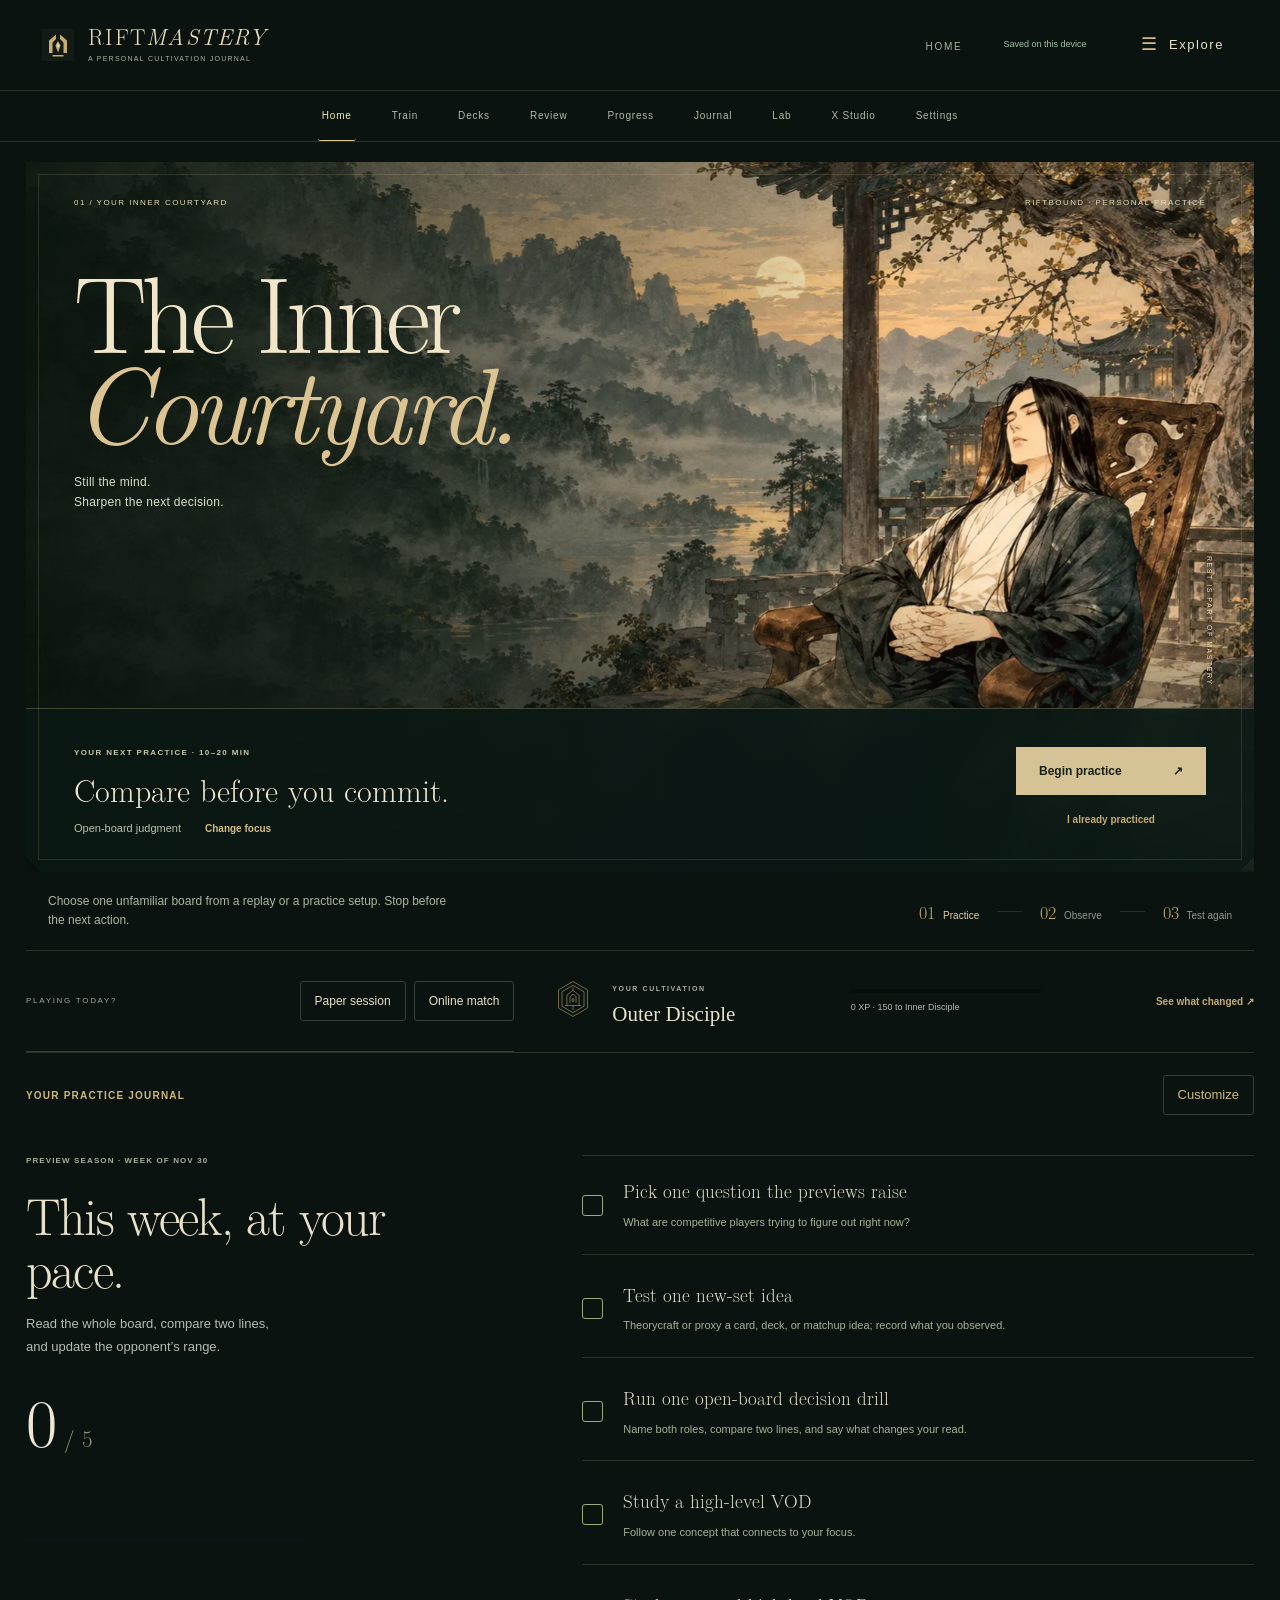
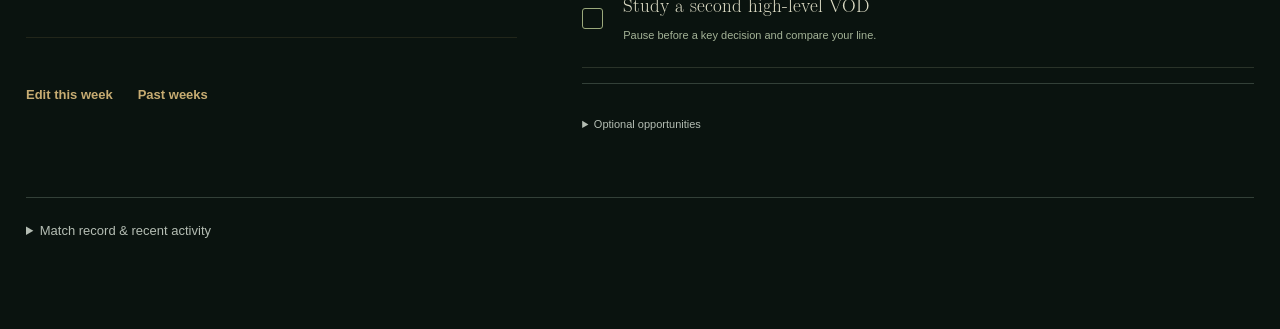
==== index.html @ 7b99af87 "Recompose RiftMastery around the courtyard and an interactive cultivation landscape" ====
<!doctype html>
<html lang="en">
<head>
  <meta charset="UTF-8" />
  <meta name="viewport" content="width=device-width, initial-scale=1, viewport-fit=cover" />
  <meta name="theme-color" content="#0b0e0d" />
  <meta name="apple-mobile-web-app-capable" content="yes" />
  <meta name="apple-mobile-web-app-status-bar-style" content="black-translucent" />
  <meta name="apple-mobile-web-app-title" content="RiftMastery" />
  <title>RiftMastery</title>
  <link rel="manifest" href="./manifest.webmanifest" />
  <link rel="icon" href="./icon.svg?v=0.13.0" type="image/svg+xml" />
  <link rel="apple-touch-icon" href="./icon.svg?v=0.13.0" />
  <link rel="stylesheet" href="./styles.css?v=0.13.0" />
  <link rel="stylesheet" href="./lab.css?v=0.13.0" />
  <link rel="stylesheet" href="./ui.css?v=0.13.0" />
  <link rel="stylesheet" href="./brand.css?v=0.13.0" />
  <link rel="stylesheet" href="./cultivation.css?v=0.13.0" />
  <link rel="stylesheet" href="./art-direction.css?v=0.15.1" />
  <link rel="stylesheet" href="./redesign.css?v=0.16.0" />
  <link rel="stylesheet" href="./experience.css?v=0.17.0" />
  <link rel="preload" href="./assets/fonts/rift-display.woff" as="font" type="font/woff" crossorigin>
</head>
<body>
  <a class="skip-link" href="#main">Skip to content</a>
  <div id="app" class="app-shell">
    <header class="topbar"><button type="button" class="masthead-brand" id="brandHome" aria-label="RiftMastery home"><img src="./icon.svg" width="32" height="32" alt=""><span>RIFT<span>MASTERY</span><small>A PERSONAL CULTIVATION JOURNAL</small></span></button>
      <div class="masthead-location">
        <div class="eyebrow">RIFTMASTERY</div>
        <h1 id="screenTitle">Home</h1>
      </div>
      <button id="navigationMenu" class="btn small ghost navigation-menu" aria-label="Open navigation"><span class="menu-lines" aria-hidden="true">☰</span><span>Explore</span></button><div id="saveStatus" class="save-status" aria-live="polite">Saved on this device</div>
    </header>

    <main id="main" class="main-content" tabindex="-1">
      <section id="screen-home" class="screen active" data-screen="home"></section>
      <section id="screen-play" class="screen" data-screen="play"></section>
      <section id="screen-decks" class="screen" data-screen="decks"></section>
      <section id="screen-history" class="screen" data-screen="history"></section>
      <section id="screen-stats" class="screen" data-screen="stats"></section>
      <section id="screen-lab" class="screen" data-screen="lab"></section>
      <section id="screen-studio" class="screen" data-screen="studio"></section>
      <section id="screen-settings" class="screen" data-screen="settings"></section>
      <section id="screen-more" class="screen" data-screen="more"></section>
    </main>

    <nav class="bottom-nav" aria-label="Primary navigation">
      <button class="nav-item active" data-nav="home" aria-label="Home"><span><svg viewBox="0 0 24 24" aria-hidden="true"><path d="M4 21V10l6-6M20 21V10l-6-6M8 21V12l2-2M16 21V12l-2-2M9 21h6"/><path d="m12 9 2 5-2 4-2-4z"/></svg></span><small>Home</small></button>
      <button class="nav-item" data-nav="play" aria-label="Train"><span><svg viewBox="0 0 24 24" aria-hidden="true"><path d="m15 3 5 1-1 5-9 9-4-4zM5 13l6 6M7 17l-4 4M12 8l4 4"/></svg></span><small>Train</small></button>
      <button class="nav-item" data-nav="decks" aria-label="Decks"><span><svg viewBox="0 0 24 24" aria-hidden="true"><path d="M7 3h13v16H7zM4 7v14h12"/><path d="m13.5 7 3 4-3 4-3-4z"/></svg></span><small>Decks</small></button>
      <button class="nav-item" data-nav="history" aria-label="Review"><span><svg viewBox="0 0 24 24" aria-hidden="true"><path d="M5 4h14v16H5zM3 4h4M17 4h4M3 20h4M17 20h4M8 12l3 3 5-6"/></svg></span><small>Review</small></button>
      <button class="nav-item" data-nav="stats" aria-label="Progress"><span><svg viewBox="0 0 24 24" aria-hidden="true"><path d="M3 21h18M4 18l5-7 3 3 5-9 4 13M14 5h3v4M8 18h2M13 18h2"/></svg></span><small>Progress</small></button>
      <button class="nav-item" data-nav="more" aria-label="Journal"><span><svg viewBox="0 0 24 24" aria-hidden="true"><path d="M4 5h16v14H4zM8 5v14M12 5v14M16 5v14M3 8h18M3 16h18M9 22h6"/></svg></span><small>Journal</small></button>
      <button class="nav-item" data-nav="lab" aria-label="Lab"><span><svg viewBox="0 0 24 24" aria-hidden="true"><path d="m8 4 8 0 4 4v8l-4 4H8l-4-4V8zM12 1v5M23 12h-5M12 23v-5M1 12h5"/><path d="m12 8 3 4-3 4-3-4z"/></svg></span><small>Lab</small></button>
      <button class="nav-item" data-nav="studio" aria-label="X Studio"><span><svg viewBox="0 0 24 24" aria-hidden="true"><path d="m17 3 4 4-10 10-4-4zM7 13l-3 7 7-3M14 6l4 4M13 21h8"/></svg></span><small>X Studio</small></button>
      <button class="nav-item" data-nav="settings" aria-label="Settings"><span><svg viewBox="0 0 24 24" aria-hidden="true"><path d="M4 6h16M4 12h16M4 18h16M8 3v6M16 9v6M10 15v6"/></svg></span><small>Settings</small></button>
    </nav>
  </div>

  <dialog id="modal" class="modal">
    <form method="dialog" class="modal-card" id="modalCard">
      <div class="modal-head">
        <h2 id="modalTitle"></h2>
        <button class="icon-btn" value="cancel" aria-label="Close">×</button>
      </div>
      <div id="modalBody"></div>
    </form>
  </dialog>

  <div id="toast" class="toast" role="status" aria-live="polite"></div>

  <script>
    // Cloud-sync rollout: retire older RiftMastery service workers/caches without touching IndexedDB data.
    if (navigator.onLine && 'serviceWorker' in navigator) {
      navigator.serviceWorker.getRegistrations()
        .then(regs => Promise.all(regs.map(r => r.unregister())))
        .catch(() => {});
      if ('caches' in window) {
        caches.keys()
          .then(keys => Promise.all(keys.filter(k => k.startsWith('riftmastery-')).map(k => caches.delete(k))))
          .catch(() => {});
      }
    }
  </script>
  <script type="module" src="./app.js?v=0.17.0"></script>
  <script type="module" src="./lab.js?v=0.17.0"></script>
  <script type="module" src="./sync.js?v=0.13.0"></script>
</body>
</html>
---- styles.css ----
:root{
  color-scheme:dark;
  --bg:#0b1114;
  --panel:#111b1e;
  --panel-2:#172427;
  --text:#f2f0e9;
  --muted:#9aa7a4;
  --line:#273638;
  --accent:#c8a86b;
  --accent-2:#587e78;
  --danger:#f17d79;
  --good:#8bd0aa;
  --warn:#e8bd6a;
  --radius:20px;
  --safe-bottom:max(14px, env(safe-area-inset-bottom));
}
*{box-sizing:border-box}
html,body{margin:0;background:radial-gradient(ellipse at 50% -18%,rgba(56,103,96,.22),transparent 48%),var(--bg);color:var(--text);font-family:Inter,ui-sans-serif,-apple-system,BlinkMacSystemFont,"SF Pro Text","Segoe UI",sans-serif;min-height:100%}
body{min-height:100vh}
button,input,select,textarea{font:inherit;color:inherit}
button{cursor:pointer}
button:disabled{opacity:.45;cursor:not-allowed}
input,select,textarea{width:100%;background:#0f1318;border:1px solid var(--line);border-radius:12px;padding:13px 14px;min-height:46px;outline:none}
textarea{resize:vertical;min-height:92px}
input:focus,select:focus,textarea:focus,button:focus-visible{outline:2px solid var(--accent);outline-offset:2px}
select{appearance:none;background-image:linear-gradient(45deg,transparent 50%,var(--muted) 50%),linear-gradient(135deg,var(--muted) 50%,transparent 50%);background-position:calc(100% - 18px) 19px,calc(100% - 13px) 19px;background-size:5px 5px,5px 5px;background-repeat:no-repeat;padding-right:34px}
label{display:block;font-size:13px;color:var(--muted);margin-bottom:12px}
label>span.label-title{display:block;margin-bottom:7px;color:#c8d0d8;font-weight:600}
.app-shell{min-height:100vh;max-width:760px;margin:0 auto;padding-bottom:100px}
.topbar{position:sticky;top:0;z-index:20;display:flex;align-items:center;justify-content:space-between;gap:12px;padding:calc(14px + env(safe-area-inset-top)) 16px 12px;background:rgba(11,13,16,.94);backdrop-filter:blur(18px);border-bottom:1px solid rgba(37,44,53,.75)}
.eyebrow{font-size:10px;letter-spacing:.22em;color:#b8a477;font-weight:800}
h1{font-size:22px;line-height:1.2;margin:3px 0 0}
.save-status{font-size:11px;color:var(--good);padding:7px 9px;border:1px solid var(--line);border-radius:999px;white-space:nowrap}
.main-content{padding:14px 14px 22px}
.screen{display:none}.screen.active{display:block}
.bottom-nav{position:fixed;bottom:0;left:50%;transform:translateX(-50%);z-index:30;width:min(760px,100%);display:grid;grid-template-columns:repeat(6,1fr);gap:4px;padding:10px 12px var(--safe-bottom);background:rgba(11,17,20,.92);backdrop-filter:blur(22px);border-top:1px solid rgba(72,99,93,.36)}
.nav-item{border:0;background:transparent;color:var(--muted);border-radius:12px;min-height:54px;display:flex;flex-direction:column;align-items:center;justify-content:center;gap:2px;padding:4px 2px}
.nav-item span{font-size:18px;line-height:1}.nav-item small{font-size:10px;letter-spacing:.01em}.nav-item.active{color:#ead8ad;background:linear-gradient(145deg,rgba(75,104,96,.36),rgba(30,48,47,.38));box-shadow:inset 0 0 0 1px rgba(200,168,107,.16)}
.hero{position:relative;overflow:hidden;padding:25px 22px 23px;margin:2px 0 15px;border:1px solid rgba(200,168,107,.24);border-radius:24px;background:radial-gradient(circle at 92% 4%,rgba(201,173,112,.2),transparent 31%),linear-gradient(135deg,#1b302e 0%,#142323 52%,#171c1d 100%);box-shadow:0 18px 44px rgba(0,0,0,.18)}
.hero:after{content:"";position:absolute;width:190px;height:190px;border:1px solid rgba(200,168,107,.12);border-radius:50%;right:-88px;bottom:-112px;box-shadow:0 0 0 18px rgba(200,168,107,.035),0 0 0 38px rgba(200,168,107,.025);pointer-events:none}
.hero h2{position:relative;z-index:1;font-size:clamp(27px,6vw,36px);line-height:1.06;letter-spacing:-.045em;margin:0 0 9px;max-width:440px}.hero p{position:relative;z-index:1;margin:0;color:#b7c2bb;font-size:14px;line-height:1.55;max-width:470px}
.hero .hero-kicker{position:relative;z-index:1;display:flex;align-items:center;gap:8px;margin-bottom:13px;color:#d2b87f;font-size:10px;font-weight:800;letter-spacing:.16em;text-transform:uppercase}.hero .hero-kicker:before{content:"";width:18px;height:1px;background:var(--accent)}
.grid-2{display:grid;grid-template-columns:1fr 1fr;gap:10px}.grid-3{display:grid;grid-template-columns:repeat(3,1fr);gap:8px}
.card{background:var(--panel);border:1px solid var(--line);border-radius:var(--radius);padding:15px}
.card.flat{background:transparent}
.stat-card .k{font-size:11px;text-transform:uppercase;letter-spacing:.08em;color:var(--muted)}
.stat-card .v{font-size:24px;font-weight:750;margin-top:7px;font-variant-numeric:tabular-nums}
.section-head{display:flex;align-items:center;justify-content:space-between;gap:10px;margin:22px 2px 10px}.section-head h2,.section-head h3{margin:0;font-size:15px}.section-head .sub{font-size:12px;color:var(--muted)}
.btn{border:1px solid var(--line);background:var(--panel-2);border-radius:13px;min-height:46px;padding:12px 14px;font-weight:700}.btn.primary{background:var(--accent);color:#071015;border-color:var(--accent)}.btn.ghost{background:transparent}.btn.danger{color:#ffd0d0;border-color:#5e2f35;background:#2a1418}.btn.good{color:#d8ffea;border-color:#225a43;background:#10281d}.btn.small{min-height:38px;padding:8px 11px;font-size:12px}.btn.full{width:100%}.btn-row{display:flex;gap:9px;flex-wrap:wrap}.btn-row .btn{flex:1}
.primary-actions{display:grid;gap:10px;margin-top:14px}.primary-actions .btn{min-height:58px;font-size:15px}
.list{display:grid;gap:9px}.deck-library-item{display:block}.deck-action-row{display:flex;gap:7px;flex-wrap:wrap;margin-top:10px}.deck-action-row .btn{flex:0 0 auto}.list-item{display:flex;align-items:flex-start;justify-content:space-between;gap:12px;padding:13px 14px;border:1px solid var(--line);border-radius:14px;background:var(--panel)}.list-item .title{font-weight:750}.list-item .meta{font-size:12px;color:var(--muted);margin-top:4px}.list-item .right{text-align:right;font-size:12px;color:var(--muted)}
.empty{border:1px dashed var(--line);border-radius:16px;padding:22px;text-align:center;color:var(--muted);font-size:13px}
.chip{display:inline-flex;align-items:center;gap:5px;padding:6px 9px;border-radius:999px;border:1px solid var(--line);font-size:11px;color:#c3cbd4;background:#0f1318}.chip.good{color:#c9ffe0;border-color:#275d45}.chip.warn{color:#ffe9b7;border-color:#645126}.chip.accent{color:#d9f5ff;border-color:#2d6b87}
.form-card{display:grid;gap:2px}.divider{height:1px;background:var(--line);margin:14px 0}.muted{color:var(--muted)}.small{font-size:12px}.tiny{font-size:10px}.strong{font-weight:750}
.score-header{display:flex;align-items:center;justify-content:space-between;gap:10px}.score-header .timer{font-size:20px;font-weight:800;font-variant-numeric:tabular-nums}.score-header .match-meta{font-size:12px;color:var(--muted)}
.score-board{display:grid;grid-template-columns:1fr 1fr;gap:10px;margin-top:12px}.score-side{border:1px solid var(--line);border-radius:18px;padding:14px 10px;background:var(--panel)}.score-side h3{margin:0;text-align:center;font-size:12px;color:var(--muted);letter-spacing:.08em}.score{font-size:58px;text-align:center;font-weight:850;line-height:1.1;margin:9px 0 12px;font-variant-numeric:tabular-nums}.score-actions{display:grid;grid-template-columns:repeat(3,1fr);gap:7px}.score-actions button{min-height:48px;border-radius:12px;border:1px solid var(--line);background:var(--panel-2);font-size:11px;font-weight:800}.score-actions .effect{color:#dff7ff;border-color:#2c6078}.score-actions .conq{color:#d7f5ff}.score-actions .hold{color:#e9e0ff}
.undo-bar{margin-top:10px;display:flex;justify-content:space-between;align-items:center;gap:8px;padding:10px 12px;border:1px solid var(--line);border-radius:12px;background:#0f1318}.undo-bar button{border:0;background:transparent;color:var(--accent);font-weight:800}
.segmented{display:grid;grid-template-columns:repeat(3,1fr);gap:6px}.segmented button{border:1px solid var(--line);background:#0f1318;border-radius:10px;padding:10px 6px;font-size:12px}.segmented button.active{border-color:var(--accent);background:#10212a;color:#dff8ff}
.session-strip{display:flex;align-items:center;justify-content:space-between;gap:8px;margin-bottom:10px;padding:10px 12px;border:1px solid #2b4550;border-radius:14px;background:#0c171d}.session-strip .time{font-variant-numeric:tabular-nums;font-weight:800}
.table-wrap{overflow:auto;border:1px solid var(--line);border-radius:14px}.matrix{width:100%;border-collapse:collapse;min-width:650px}.matrix th,.matrix td{padding:10px 11px;border-bottom:1px solid var(--line);text-align:left;font-size:12px}.matrix th{position:sticky;top:0;background:#12171d;color:var(--muted);font-weight:700}.matrix tr:last-child td{border-bottom:0}
.filters{display:grid;gap:8px}.filters .row{display:grid;grid-template-columns:1fr 1fr;gap:8px}
.kpi-line{display:flex;align-items:flex-end;justify-content:space-between;gap:10px}.kpi-line .big{font-size:32px;font-weight:850}.kpi-line .caption{font-size:12px;color:var(--muted)}
.progress{height:9px;border-radius:999px;background:#0c1014;overflow:hidden;border:1px solid var(--line)}.progress>span{display:block;height:100%;background:var(--accent)}
.source-bars{display:grid;gap:10px}.source-row{display:grid;grid-template-columns:70px 1fr 44px;gap:9px;align-items:center;font-size:12px}
.note{padding:13px;border:1px solid var(--line);border-radius:14px;background:var(--panel)}.note .context{font-size:11px;color:var(--muted);margin-top:6px}
.modal{border:0;background:transparent;padding:14px;width:min(560px,100%);max-width:none}.modal::backdrop{background:rgba(0,0,0,.68);backdrop-filter:blur(4px)}.modal-card{background:#101419;border:1px solid var(--line);border-radius:20px;padding:16px;box-shadow:0 20px 80px rgba(0,0,0,.45);max-height:85vh;overflow:auto}.modal-head{display:flex;align-items:center;justify-content:space-between;margin-bottom:12px}.modal-head h2{margin:0;font-size:18px}.icon-btn{border:1px solid var(--line);background:var(--panel-2);border-radius:50%;width:38px;height:38px;font-size:22px}.toast{position:fixed;left:50%;transform:translateX(-50%);bottom:98px;z-index:99;background:#182029;border:1px solid #33404d;color:white;padding:10px 13px;border-radius:12px;font-size:12px;opacity:0;pointer-events:none;transition:opacity .2s}.toast.show{opacity:1}
.danger-zone{border-color:#522b31;background:#1b1012}.link-btn{background:none;border:0;padding:0;color:var(--accent);font-weight:700}
.pill-tabs{display:flex;gap:7px;overflow:auto;padding-bottom:3px}.pill-tabs button{white-space:nowrap;border:1px solid var(--line);background:#0f1318;color:var(--muted);border-radius:999px;padding:9px 12px;font-size:12px}.pill-tabs button.active{background:#152a34;border-color:#2b728f;color:#e7f9ff}
.match-detail-game{border:1px solid var(--line);border-radius:13px;padding:12px;margin-top:8px}.match-detail-game .head{display:flex;justify-content:space-between;gap:8px;font-weight:750}.event-list{display:grid;gap:5px;margin-top:8px}.event-row{display:flex;justify-content:space-between;gap:10px;font-size:11px;color:var(--muted)}
@media(max-width:480px){.deck-action-row .btn{flex:1 1 calc(50% - 7px)}.grid-3{grid-template-columns:1fr}.score{font-size:48px}.score-actions{grid-template-columns:1fr}.score-actions button{min-height:42px}.topbar{padding-left:13px;padding-right:13px}.main-content{padding-left:11px;padding-right:11px}.save-status{max-width:145px;overflow:hidden;text-overflow:ellipsis}.bottom-nav{padding-left:4px;padding-right:4px}.nav-item small{font-size:9px}}
@media(max-width:360px){.score-board{gap:6px}.score-side{padding:10px 6px}.score{font-size:43px}.nav-item span{font-size:16px}.topbar h1{font-size:19px}.save-status{font-size:9px;padding:6px 7px}}

/* RiftMastery visual refresh: a calm, field-notes inspired competitive workspace. */
.topbar{padding:calc(16px + env(safe-area-inset-top)) 20px 14px;background:rgba(11,17,20,.88);border-bottom-color:rgba(72,99,93,.3)}
h1{font-size:23px;letter-spacing:-.025em}
.save-status{padding:8px 11px;background:rgba(24,52,43,.32);border-color:rgba(139,208,170,.24)}
.main-content{padding:20px 20px 26px}
.card{background:linear-gradient(145deg,rgba(20,32,34,.96),rgba(16,25,28,.96));box-shadow:0 8px 22px rgba(0,0,0,.12)}
.stat-card{position:relative;overflow:hidden;min-height:84px}
.stat-card:after{content:"";position:absolute;right:-20px;top:-30px;width:82px;height:82px;border-radius:50%;background:rgba(104,151,134,.07)}
.stat-card .k{font-size:10px;letter-spacing:.115em;color:#9aa8a3;font-weight:750}
.stat-card .v{font-size:25px;letter-spacing:-.025em}
.section-head{margin:26px 2px 12px}
.section-head h2,.section-head h3{font-size:16px;letter-spacing:-.015em}
.btn{background:linear-gradient(145deg,#1b2a2d,#162225);border-radius:14px;transition:transform .16s,border-color .16s,filter .16s}
.btn:active{transform:translateY(1px)}
.btn.primary{background:linear-gradient(135deg,#e0c58e,#c4a267);border-color:#e1c991;box-shadow:0 8px 20px rgba(191,157,96,.16)}
.primary-actions{grid-template-columns:1fr 1fr}
.primary-actions .btn{min-height:58px;font-size:14px}
.list-item{padding:14px 15px;border-radius:16px;background:linear-gradient(140deg,rgba(19,31,33,.96),rgba(15,23,26,.96))}
.list-item .meta{margin-top:5px}
.empty{border-color:#354747;background:rgba(20,31,32,.35);line-height:1.5}
.chip{background:#121e20}
.chip.accent{color:#f2dbac;border-color:#76613c}
.session-strip{margin-bottom:14px;padding:13px 15px;border-color:rgba(200,168,107,.28);background:linear-gradient(135deg,#1c302d,#142122)}
.session-strip .time{color:#e7cf9c}
.toast{background:#1b2b2d;border-color:#3c5552}
.nav-item{min-height:58px;gap:4px;border-radius:14px;transition:background .18s,color .18s,transform .18s}
.nav-item span{display:grid;place-items:center;width:22px;height:22px}
.nav-item svg{width:19px;height:19px;stroke:currentColor;fill:none;stroke-width:1.7;stroke-linecap:round;stroke-linejoin:round}
.nav-item.active{color:#ead8ad;background:linear-gradient(145deg,rgba(75,104,96,.36),rgba(30,48,47,.38));box-shadow:inset 0 0 0 1px rgba(200,168,107,.16)}
@media(max-width:480px){
  .topbar{padding-left:15px;padding-right:15px}
  .main-content{padding:16px 14px 22px}
  .hero{padding:22px 19px;margin-bottom:13px}
  .grid-2{gap:8px}
  .stat-card{padding:14px;min-height:78px}
  .stat-card .v{font-size:22px}
  .primary-actions{grid-template-columns:1fr}
  .primary-actions .btn{min-height:54px}
}

/* Immersive training-hall layout, tuned for RiftMastery's actual practice loop. */
.hero{isolation:isolate;display:flex;flex-direction:column;align-items:stretch;justify-content:flex-end;gap:21px;min-height:390px;padding:28px;background:#142323;}
.hero:before{content:"";position:absolute;inset:0;z-index:0;background:linear-gradient(90deg,rgba(7,15,16,.92) 0%,rgba(7,15,16,.68) 43%,rgba(7,15,16,.2) 100%),linear-gradient(0deg,rgba(7,15,16,.64),transparent 56%),url("./assets/training-field.svg");background-size:cover;background-position:center 48%;}
.hero:after{z-index:0;right:-78px;bottom:-130px;width:250px;height:250px;border-color:rgba(227,206,153,.14);box-shadow:0 0 0 20px rgba(227,206,153,.035),0 0 0 44px rgba(227,206,153,.022)}
.hero>.hero-copy,.hero>.session-strip,.hero>.primary-actions{position:relative;z-index:1}.hero-copy{max-width:600px}
.hero h2{font-size:clamp(34px,5vw,52px);max-width:540px}
.hero p{font-size:15px;max-width:490px;color:#d0d6ce}
.hero .hero-kicker{letter-spacing:.19em;color:#e2c98d}
.primary-actions{position:relative;z-index:1;grid-template-columns:minmax(190px,auto) minmax(190px,auto);justify-content:start;gap:9px;margin-top:0;max-width:490px;width:100%}
.primary-actions .btn{min-height:51px;padding:11px 16px;font-size:13px}
.primary-actions .btn:not(.primary){background:rgba(18,31,31,.68);border-color:rgba(227,206,153,.28);backdrop-filter:blur(10px)}
.focus-panel{position:relative;overflow:hidden;margin-top:18px;padding:20px 21px;border:1px solid rgba(119,145,122,.28);border-left:3px solid #c8a86b;border-radius:18px;background:linear-gradient(135deg,rgba(25,42,39,.96),rgba(17,28,30,.98));box-shadow:0 14px 34px rgba(0,0,0,.15)}
.focus-panel:after{content:"";position:absolute;right:-42px;top:-75px;width:170px;height:170px;border:1px solid rgba(200,168,107,.09);border-radius:50%;box-shadow:0 0 0 18px rgba(200,168,107,.025),0 0 0 38px rgba(200,168,107,.018);pointer-events:none}
.focus-topline{position:relative;z-index:1;display:flex;align-items:center;justify-content:space-between;gap:10px}
.focus-kicker{color:#d5b779;text-transform:uppercase;font-size:10px;font-weight:800;letter-spacing:.16em}
.focus-mark{color:#d5b779;font-size:17px}
.focus-panel h3{position:relative;z-index:1;margin:9px 0 6px;font-size:20px;letter-spacing:-.02em}
.focus-panel p{position:relative;z-index:1;margin:0;color:#b8c3bd;font-size:13px;line-height:1.55;max-width:680px}
.focus-meta{position:relative;z-index:1;display:flex;justify-content:space-between;gap:12px;margin-top:17px;color:#d8dfd7;font-size:12px}
.focus-progress{position:relative;z-index:1;height:6px;margin-top:8px;overflow:hidden;border-radius:99px;background:#0d191b}
.focus-progress span{display:block;height:100%;border-radius:inherit;background:linear-gradient(90deg,#719b85,#d5b779);transition:width .25s ease}
.focus-steps{position:relative;z-index:1;display:flex;align-items:center;gap:9px;flex-wrap:wrap;margin-top:15px}
.focus-steps span{padding:7px 9px;border:1px solid rgba(130,157,135,.2);border-radius:999px;background:rgba(10,21,22,.28);color:#d3d8cf;font-size:11px}
.focus-steps b{color:#b9a571;font-weight:500}
.focus-link{position:relative;z-index:1;margin-top:16px;padding:0;border:0;background:none;color:#e1c888;font-family:inherit;font-size:12px;font-weight:700;cursor:pointer}
.focus-link span{margin-left:4px}
.section-head h3{font-weight:750}

@media(min-width:820px){
  .app-shell{width:min(1110px,calc(100vw - 290px));max-width:1110px;margin-left:max(236px,calc(210px + (100vw - 210px - 1110px)/2));margin-right:auto;padding-bottom:34px}
  .bottom-nav{left:0;top:0;bottom:0;transform:none;width:210px;display:flex;flex-direction:column;align-items:stretch;justify-content:flex-start;gap:8px;padding:30px 15px;background:rgba(11,17,20,.94);border-top:0;border-right:1px solid rgba(72,99,93,.36)}
  .bottom-nav:before{content:"RIFTMASTERY";display:block;margin:1px 12px 30px;color:#d5b779;font-size:11px;font-weight:850;letter-spacing:.2em}
  .bottom-nav:after{content:"PLAY  /  REVIEW  /  IMPROVE";display:block;margin-top:auto;padding:16px 10px 4px;color:#697a76;font-size:8px;font-weight:800;letter-spacing:.14em;line-height:1.6}
  .nav-item{flex-direction:row;justify-content:flex-start;gap:12px;min-height:53px;padding:0 13px;border-radius:13px}
  .nav-item span{width:22px;height:22px}
  .nav-item small{font-size:12px}
  .topbar{padding:22px 26px 16px;background:rgba(11,17,20,.9)}
  .topbar .eyebrow{display:none}
  .topbar h1{font-size:24px}
  .main-content{padding:24px 26px}
  .hero{min-height:430px;padding:35px}
  .focus-panel{margin-top:22px;padding:23px 25px}
}

@media(max-width:819px){
  .hero{min-height:365px;padding:23px 20px}
  .hero:before{background-position:58% center}
  .hero:after{right:-115px;bottom:-150px}
  .primary-actions{grid-template-columns:1fr;max-width:360px}
  .focus-panel{margin-top:15px;padding:18px}
}

@media(max-width:380px){
  .hero{min-height:345px;padding:20px 17px}
  .hero h2{font-size:33px}
  .focus-steps{gap:6px}
  .focus-steps span{font-size:10px;padding:6px 7px}
}


/* Use the supplied training portrait in the Home and Train hero panels. */
#screen-home .hero:before,#screen-play .hero:before{
  background-image:linear-gradient(90deg,rgba(7,15,16,.96) 0%,rgba(7,15,16,.78) 45%,rgba(7,15,16,.42) 100%),linear-gradient(0deg,rgba(7,15,16,.68),transparent 64%),url("./assets/training-portrait.webp");
  background-size:cover,cover,auto 128%;
  background-position:center,center,right 47%;
  background-repeat:no-repeat;
}

.weekly-card{margin:18px 0 8px;padding:18px;border:1px solid rgba(200,168,107,.2);border-radius:21px;background:linear-gradient(145deg,rgba(20,32,34,.97),rgba(14,23,25,.96));box-shadow:0 12px 30px rgba(0,0,0,.15)}
.weekly-head{display:flex;align-items:flex-start;justify-content:space-between;gap:12px}
.weekly-head h3{margin:6px 0 4px;font-size:18px;letter-spacing:-.02em}
.weekly-head p{margin:0;color:var(--muted);font-size:12px;line-height:1.45}
.weekly-count{flex:none;padding:8px 10px;border:1px solid rgba(200,168,107,.22);border-radius:13px;color:#f0dfb9;font-size:19px;font-weight:800;font-variant-numeric:tabular-nums}
.weekly-count span{color:var(--muted);font-size:12px;font-weight:600}
.weekly-progress{height:6px;margin:15px 0 9px;overflow:hidden;border-radius:99px;background:#0b1416}
.weekly-progress span{display:block;height:100%;border-radius:inherit;background:linear-gradient(90deg,#648e7c,#d0b276);transition:width .2s ease}
.weekly-items{display:grid;gap:5px}
.weekly-item{display:flex;align-items:center;gap:11px;width:100%;padding:10px 9px;text-align:left;border:1px solid transparent;border-radius:13px;background:transparent;color:var(--text)}
.weekly-item:hover{background:rgba(255,255,255,.025);border-color:rgba(200,168,107,.1)}
.weekly-check{display:grid;place-items:center;flex:none;width:22px;height:22px;border:1px solid #596b64;border-radius:7px;color:#101714;font-size:14px;font-weight:900}
.weekly-item.is-done .weekly-check{border-color:#cdb17a;background:#cdb17a}
.weekly-item.is-done strong{color:#bdc9bf}
.weekly-copy{display:grid;gap:3px;min-width:0}
.weekly-copy strong{font-size:12px;line-height:1.35}
.weekly-copy small{color:var(--muted);font-size:10px;line-height:1.4}
.weekly-copy em{margin-left:4px;color:#d8c18d;font-size:9px;font-style:normal;font-weight:650;letter-spacing:.04em;text-transform:uppercase}
.weekly-footer{display:flex;justify-content:space-between;gap:12px;margin-top:12px;padding-top:10px;border-top:1px solid rgba(200,168,107,.12)}
.weekly-editor-head{display:flex;align-items:center;justify-content:space-between;margin:16px 0 8px}
.weekly-editor-items{display:grid;gap:10px;margin-bottom:14px}
.weekly-edit-row{padding:12px;border:1px solid var(--line);border-radius:14px;background:rgba(255,255,255,.025)}
.weekly-edit-field{display:grid;gap:5px;margin:0 0 10px}
.weekly-edit-field input{width:100%;min-width:0}
.weekly-edit-actions{display:flex;align-items:center;justify-content:space-between}
.weekly-optional{display:flex;align-items:center;gap:7px;color:var(--muted);font-size:12px}
.weekly-optional input{width:16px;height:16px;accent-color:#cdb17a}
.danger-text{color:#e19a8e}
.weekly-history{display:grid;gap:7px}
.weekly-history-row{display:flex;align-items:center;justify-content:space-between;gap:12px;padding:11px 0;border-bottom:1px solid var(--line)}
.weekly-history-row>div{display:grid;gap:4px;min-width:0}
.weekly-history-row strong{font-size:12px}
.weekly-history-row small{color:var(--muted);font-size:10px;line-height:1.4}
.weekly-history-row>span{flex:none;color:#d8c18d;font-size:12px;font-weight:750}
@media(max-width:480px){.weekly-card{padding:15px;margin-top:15px}.weekly-item{padding:10px 6px}.weekly-head h3{font-size:17px}}

.home-widget[hidden]{display:none!important}
.home-pref-row{display:flex;align-items:center;gap:10px;padding:9px 11px;border:1px solid var(--line);border-radius:12px;background:rgba(255,255,255,.025);color:var(--text)}
.home-pref-row input{width:18px;height:18px;min-height:0;margin:0;accent-color:var(--accent)}
.home-season-label{display:flex;justify-content:space-between;align-items:center;margin:5px 2px 8px;padding:8px 10px;border-left:2px solid var(--accent);color:var(--text);font-size:11px;font-weight:750;letter-spacing:.04em}
.home-season-label span{color:var(--muted);font-size:9px;letter-spacing:.15em}
.home-toolbar{display:flex;align-items:center;justify-content:space-between;margin:9px 2px 0;color:var(--muted);font-size:9px;font-weight:800;letter-spacing:.16em}
.legend-library{overflow:hidden;border:1px solid var(--line);border-radius:16px;background:linear-gradient(140deg,rgba(19,31,33,.96),rgba(15,23,26,.96))}
.legend-library summary{display:flex;align-items:center;justify-content:space-between;gap:12px;padding:13px 15px;color:var(--text);font-size:13px;font-weight:750;cursor:pointer;list-style:none}
.legend-library summary::-webkit-details-marker{display:none}
.legend-library summary:after{content:'+';order:1;color:var(--accent);font-size:19px;line-height:1}
.legend-library[open] summary:after{content:'−'}
.legend-library summary .chip{margin-left:auto;font-size:10px}
.legend-library>.list{padding:0 9px 9px}
body[data-home-theme="ember"]{--accent:#dfa06f;--accent-2:#995a42;--good:#9fd0a7;--warn:#f0bd73}
body[data-home-theme="moon"]{--accent:#a8b7d6;--accent-2:#62779e;--good:#a3d3c2;--warn:#dbc389}
body[data-home-theme="ember"] #screen-home .hero:before{background-image:linear-gradient(90deg,rgba(25,12,12,.91) 0%,rgba(34,16,15,.69) 48%,rgba(35,18,18,.28) 100%),linear-gradient(0deg,rgba(26,12,11,.7),transparent 64%),url("./assets/training-portrait.webp")}
body[data-home-theme="moon"] #screen-home .hero:before{background-image:linear-gradient(90deg,rgba(9,15,29,.92) 0%,rgba(14,22,39,.7) 48%,rgba(20,28,48,.26) 100%),linear-gradient(0deg,rgba(11,16,30,.72),transparent 64%),url("./assets/training-portrait.webp")}

/* Flagship visual system */
:root{--bg:#080e0f;--panel:#111b1b;--panel-2:#192625;--text:#f1f0e8;--muted:#9eaaa5;--line:#2a3936;--accent:#d4b878;--accent-2:#739286;--radius:20px}
html,body{background-color:var(--bg);background-image:radial-gradient(ellipse at 76% -12%,rgba(105,143,123,.14),transparent 32%),radial-gradient(ellipse at 3% 40%,rgba(184,148,81,.055),transparent 29%),linear-gradient(180deg,#0a1111,#080e0f 70%)}
body{font-feature-settings:"ss01" on,"cv11" on;font-kerning:normal}
.screen.active{animation:screen-reveal .34s cubic-bezier(.2,.7,.2,1) both}
@keyframes screen-reveal{from{opacity:0;transform:translateY(5px)}to{opacity:1;transform:translateY(0)}}
.topbar{background:rgba(8,14,15,.84);border-bottom-color:rgba(112,139,124,.19)}
.topbar h1{font-size:24px;font-weight:730;letter-spacing:-.035em}
.save-status{background:rgba(22,50,39,.4);border-color:rgba(139,208,170,.19);color:#a7d8b9}
.bottom-nav{background:rgba(8,14,15,.91);border-color:rgba(112,139,124,.2)}
.nav-item{transition:color .2s,background .2s,transform .2s;position:relative}
.nav-item:hover{color:#e9e3cf;background:rgba(255,255,255,.035)}
.nav-item.active{color:#f0dba8;background:linear-gradient(110deg,rgba(97,131,110,.22),rgba(34,53,47,.24));box-shadow:inset 0 0 0 1px rgba(212,184,120,.17)}
.nav-item.active:before{content:"";position:absolute;left:0;top:12px;bottom:12px;width:2px;border-radius:99px;background:var(--accent);box-shadow:0 0 12px rgba(212,184,120,.5)}
.btn{border-color:rgba(133,157,145,.2);background:linear-gradient(145deg,#1c2b29,#142120);box-shadow:0 3px 9px rgba(0,0,0,.14);transition:transform .18s,border-color .18s,background .18s,box-shadow .18s}
.btn:hover:not(:disabled){transform:translateY(-1px);border-color:rgba(212,184,120,.45);box-shadow:0 8px 20px rgba(0,0,0,.2)}
.btn.primary{background:linear-gradient(135deg,#e3cb93,#c7a66c);color:#111512;border-color:#e4ce9e;box-shadow:0 8px 24px rgba(190,158,99,.19),inset 0 1px rgba(255,255,255,.28)}
.btn.primary:hover:not(:disabled){filter:brightness(1.06);box-shadow:0 11px 28px rgba(190,158,99,.24)}
.card,.list-item,.lab-card,.insight-card,.weekly-card,.focus-panel{border-color:rgba(105,132,119,.2);box-shadow:0 10px 32px rgba(0,0,0,.16),inset 0 1px rgba(255,255,255,.018)}
.section-head h2,.section-head h3{font-weight:720;letter-spacing:-.025em}
.section-head .sub{line-height:1.5;margin-top:4px}
.eyebrow{color:#d7bc7d;letter-spacing:.19em;font-size:9px}
.stat-card{background:linear-gradient(145deg,rgba(22,36,34,.96),rgba(15,25,25,.98));border-color:rgba(111,142,124,.22)}
.stat-card .v{color:#f1e2bc}
.weekly-card{background:radial-gradient(ellipse at 100% 0,rgba(191,161,101,.08),transparent 38%),linear-gradient(145deg,#152321,#101919 74%);border-color:rgba(212,184,120,.2)}
.weekly-item:hover{background:rgba(122,151,129,.08);border-color:rgba(212,184,120,.14)}
.focus-panel{background:radial-gradient(ellipse at 100% 0,rgba(127,153,112,.12),transparent 43%),linear-gradient(135deg,#182824,#111b1c 78%);border-left-color:var(--accent)}
.focus-steps span{background:rgba(6,14,14,.48);border-color:rgba(138,166,139,.18)}
.home-toolbar{color:#d0b978}
.bottom-nav:before{content:"RIFTMASTERY";display:block;min-height:36px;margin:1px 12px 29px;padding:0 0 0 42px;background-image:url("./icon.svg?v=0.11.0");background-repeat:no-repeat;background-position:left center;background-size:30px;color:#e2cc96;font-size:10px;font-weight:850;letter-spacing:.18em;line-height:36px}
.practice-hero{position:relative;isolation:isolate;display:flex;align-items:flex-end;min-height:285px;overflow:hidden;padding:29px 31px;border:1px solid rgba(212,184,120,.24);border-radius:24px;background:#12201e;box-shadow:0 20px 50px rgba(0,0,0,.24)}
.practice-hero:before{position:absolute;content:"";inset:0;z-index:-2;background:linear-gradient(90deg,rgba(7,14,15,.93) 0%,rgba(7,14,15,.78) 38%,rgba(7,14,15,.16) 100%),linear-gradient(0deg,rgba(7,14,15,.66),transparent 72%),url("./assets/training-field.svg");background-size:cover;background-position:center 47%;transform:scale(1.015)}
.practice-hero:after{position:absolute;content:"";z-index:-1;inset:0;background:linear-gradient(90deg,transparent 50%,rgba(12,24,22,.08)),radial-gradient(ellipse at 78% 20%,rgba(224,201,142,.11),transparent 29%);pointer-events:none}
.practice-hero-copy{max-width:560px}
.practice-hero-copy h2{max-width:540px;margin:13px 0 10px;font-size:clamp(32px,5vw,46px);line-height:1.02;letter-spacing:-.05em}
.practice-hero-copy p{max-width:430px;margin:0;color:#d0d7ce;font-size:14px;line-height:1.65}
.practice-hero-mark{position:absolute;right:5%;top:12%;width:clamp(94px,15vw,160px);color:rgba(230,210,157,.45);filter:drop-shadow(0 0 24px rgba(206,179,116,.24))}
.practice-hero-mark svg{width:100%;fill:none;stroke:currentColor;stroke-width:1.2}
.practice-section-head{display:flex;align-items:flex-end;justify-content:space-between;gap:18px;margin:26px 2px 12px}
.practice-section-head h3{margin:6px 0 0;font-size:18px;letter-spacing:-.025em}
.practice-note{padding:7px 10px;border:1px solid rgba(131,157,137,.2);border-radius:999px;color:#b8c5bc;font-size:10px;white-space:nowrap}
.practice-options{display:grid;grid-template-columns:repeat(3,minmax(0,1fr));gap:11px}
.practice-option{position:relative;display:grid;grid-template-columns:30px 1fr 18px;grid-template-rows:auto 1fr;gap:13px 10px;min-width:0;min-height:188px;padding:17px;text-align:left;color:var(--text);border:1px solid rgba(112,140,125,.22);border-radius:18px;background:radial-gradient(ellipse at 100% 0,rgba(123,154,127,.1),transparent 48%),linear-gradient(150deg,#182523,#101819 76%);box-shadow:0 12px 30px rgba(0,0,0,.16);transition:transform .2s,border-color .2s,box-shadow .2s;cursor:pointer}
.practice-option:hover{transform:translateY(-3px);border-color:rgba(212,184,120,.48);box-shadow:0 18px 36px rgba(0,0,0,.24)}
.practice-index{color:#81958a;font-size:9px;font-weight:800;letter-spacing:.12em}
.practice-icon{display:grid;place-items:center;width:35px;height:35px;border:1px solid rgba(212,184,120,.22);border-radius:11px;background:rgba(212,184,120,.07);color:#e0c78f}
.practice-icon svg{width:19px;height:19px;fill:none;stroke:currentColor;stroke-width:1.5;stroke-linecap:round;stroke-linejoin:round}
.practice-copy{grid-column:1/3;display:grid;align-content:end;gap:8px}
.practice-type{color:#c7ae75;font-size:8px;font-weight:800;letter-spacing:.17em}
.practice-copy strong{font-size:15px;line-height:1.2;letter-spacing:-.02em}
.practice-copy small{color:#aab7b0;font-size:11px;line-height:1.5}
.practice-arrow{align-self:end;justify-self:end;color:#d8c187;font-size:18px}
.paper-option{border-color:rgba(212,184,120,.3)}
.collection-head{align-items:flex-end;margin-top:6px}
.collection-head h2{margin:8px 0 2px;font-size:23px}
.deck-list{margin-top:12px}
.empty-state{position:relative;isolation:isolate;overflow:hidden;border:1px solid rgba(111,141,124,.23);border-radius:22px;background:radial-gradient(ellipse at 50% 0,rgba(108,142,120,.11),transparent 44%),linear-gradient(145deg,#14211f,#0e1717 78%);box-shadow:0 16px 42px rgba(0,0,0,.2);text-align:center}
.deck-empty{display:grid;justify-items:center;max-width:760px;min-height:350px;margin:20px auto 0;padding:32px 24px}
.empty-art{position:relative;display:grid;place-items:center;width:190px;height:150px;margin-bottom:7px}
.empty-art:before,.empty-art:after{position:absolute;content:"";width:122px;height:122px;border:1px solid rgba(212,184,120,.12);border-radius:50%;box-shadow:0 0 0 14px rgba(212,184,120,.025)}
.empty-art:after{width:92px;height:92px;border-color:rgba(126,158,133,.16);box-shadow:none}
.deck-art svg{position:relative;z-index:1;width:180px;filter:drop-shadow(0 12px 20px rgba(0,0,0,.35))}
.deck-empty h3,.empty-state h3{margin:8px 0;font-size:22px;letter-spacing:-.035em}
.deck-empty p,.empty-state p{max-width:440px;margin:0 auto;color:#aebbb4;font-size:13px;line-height:1.65}
.deck-empty .btn{margin-top:19px;min-width:210px}
.empty-footnote{margin-top:17px;color:#778982;font-size:10px;letter-spacing:.04em}
.compact-empty{padding:24px 16px}
.compact-empty h3{font-size:17px}
.compact-empty .empty-symbol{display:grid;place-items:center;width:34px;height:34px;margin:0 auto 8px;border:1px solid rgba(212,184,120,.2);border-radius:11px;color:#d5bd85;font-size:20px}
.compact-empty .btn{margin-top:14px}
.history-empty,.analytics-empty{display:grid;justify-items:center;min-height:300px;margin:14px 0;padding:30px 22px}
.empty-emblem{display:grid;place-items:center;width:92px;height:92px;margin-bottom:8px;border:1px solid rgba(212,184,120,.18);border-radius:50%;background:radial-gradient(circle,rgba(212,184,120,.09),transparent 68%);color:#d4b878}
.empty-emblem svg{width:54px;height:54px;fill:none;stroke:currentColor;stroke-width:1.6;stroke-linecap:round;stroke-linejoin:round}
.history-empty .btn,.analytics-empty .btn{margin-top:18px;min-width:170px}
.stats-head h2{margin:7px 0 2px;font-size:22px}
.stats-head{margin:4px 2px 16px}
.history-list .empty-state{margin-top:4px}
.legend-library{border-color:rgba(111,141,124,.23);background:linear-gradient(135deg,#172421,#111a1a)}
.legend-library summary{padding:15px 17px;transition:background .2s}
.legend-library summary:hover{background:rgba(255,255,255,.025)}
.legend-library[open] summary{border-bottom:1px solid rgba(111,141,124,.18)}
.lab-shell{padding:15px;border:1px solid rgba(111,141,124,.15);border-radius:20px;background:linear-gradient(145deg,rgba(14,23,23,.88),rgba(10,17,18,.7))}
.lab-tabs button{padding:10px 14px;transition:color .18s,background .18s,border-color .18s}
.lab-tabs button:hover{border-color:rgba(212,184,120,.35);color:#eee7d5}
.lab-tabs button.active{box-shadow:inset 0 0 0 1px rgba(212,184,120,.1)}
@media(max-width:760px){.practice-hero{min-height:250px;padding:23px 21px}.practice-hero-mark{right:2%;top:13%;width:100px;opacity:.65}.practice-options{grid-template-columns:1fr}.practice-option{min-height:112px;grid-template-columns:25px 36px 1fr 18px;grid-template-rows:1fr;align-items:center;padding:14px}.practice-index{grid-column:1;grid-row:1}.practice-icon{grid-column:2;grid-row:1}.practice-copy{grid-column:3;grid-row:1;align-content:center;gap:4px}.practice-copy strong{font-size:14px}.practice-arrow{grid-column:4;grid-row:1;align-self:center}.collection-head{align-items:flex-start}.collection-head .btn-row{flex-direction:column}.deck-empty{min-height:320px}}
@media(max-width:480px){.practice-hero{min-height:230px;border-radius:20px}.practice-hero-copy h2{font-size:31px}.practice-note{font-size:9px;padding:6px 8px}.practice-section-head{align-items:flex-start;flex-direction:column;gap:8px}.practice-option{min-height:108px}.collection-head .btn-row{gap:6px}.collection-head .btn-row .btn{min-height:36px}.deck-empty{margin-top:14px;padding:24px 17px}.deck-empty h3,.empty-state h3{font-size:19px}.history-empty,.analytics-empty{min-height:270px;padding:25px 18px}}
@media(prefers-reduced-motion:reduce){.screen.active{animation:none}.btn,.nav-item,.practice-option,.lab-tabs button{transition:none}}
---- lab.css ----
.lab-shell{margin-top:10px}
.lab-tabs{display:flex;gap:7px;overflow:auto;padding:2px 0 8px;scrollbar-width:none}
.lab-tabs::-webkit-scrollbar{display:none}
.lab-tabs button{white-space:nowrap;border:1px solid var(--line);background:#0f1318;color:var(--muted);border-radius:999px;padding:9px 12px;font-size:12px}
.lab-tabs button.active{background:#152a34;border-color:#2b728f;color:#e7f9ff}
.lab-panel{display:grid;gap:10px}
.lab-card{border:1px solid var(--line);border-radius:16px;padding:14px;background:var(--panel)}
.lab-card .lab-title{font-weight:800}
.lab-card .lab-meta{font-size:11px;color:var(--muted);margin-top:4px}
.lab-grid{display:grid;grid-template-columns:1fr 1fr;gap:9px}
.lab-progress{height:8px;border-radius:99px;background:#0c1014;border:1px solid var(--line);overflow:hidden;margin-top:8px}
.lab-progress span{display:block;height:100%;background:var(--accent)}
.lab-row{display:flex;align-items:center;justify-content:space-between;gap:10px}
.lab-wrap{display:flex;gap:7px;flex-wrap:wrap}
.lab-chip{display:inline-flex;padding:5px 8px;border:1px solid var(--line);border-radius:999px;font-size:10px;color:var(--muted)}
.lab-calendar{display:grid;grid-template-columns:repeat(7,1fr);gap:4px}
.lab-day{min-height:54px;border:1px solid var(--line);border-radius:10px;padding:5px;font-size:10px;background:#0f1318}
.lab-day strong{display:block;font-size:11px}
.lab-day.active{border-color:#2b728f;background:#10212a}
.lab-trend{display:grid;grid-template-columns:repeat(3,1fr);gap:7px}
.lab-mini{border:1px solid var(--line);border-radius:12px;padding:10px;background:#0f1318;text-align:center}
.lab-mini .big{font-weight:850;font-size:18px}
.lab-notebook textarea{min-height:74px}
.lab-tag-grid{display:grid;grid-template-columns:1fr 1fr;gap:6px}
.lab-tag-grid label{display:flex;gap:7px;align-items:center;margin:0;padding:8px;border:1px solid var(--line);border-radius:10px;color:var(--text)}
.lab-tag-grid input{width:auto;min-height:0}
.lab-score-more{margin-top:7px;width:100%;min-height:38px;border:1px dashed var(--line);border-radius:10px;background:transparent;color:var(--muted);font-size:11px;font-weight:700}
@media(max-width:480px){.lab-grid{grid-template-columns:1fr}.lab-trend{grid-template-columns:1fr 1fr 1fr}.lab-tag-grid{grid-template-columns:1fr}.lab-day{min-height:47px;padding:4px}}

.insight-intro,.insight-card{border:1px solid #344443;border-radius:18px;background:linear-gradient(145deg,rgba(20,32,34,.97),rgba(16,25,28,.97));padding:15px}
.insight-intro{border-color:#59674e;background:radial-gradient(ellipse at 100% 0,rgba(128,145,91,.16),transparent 60%),linear-gradient(145deg,#1a2929,#111b1d)}
.insight-tabs{display:flex;gap:7px;overflow:auto;padding:2px 0 8px;scrollbar-width:none}
.insight-tabs::-webkit-scrollbar{display:none}
.insight-tabs button{white-space:nowrap;border:1px solid #344443;background:#121e20;color:#b2bfba;border-radius:999px;padding:9px 12px;font-size:12px;font-weight:700}
.insight-tabs button.active{background:#203633;border-color:#71866c;color:#f0dfb9}
.insight-panel{display:grid;gap:10px;min-width:0}
.insight-header{align-items:flex-start}
.insight-card{padding:14px;overflow-wrap:anywhere}
.insight-card p{font-size:12px;line-height:1.5;margin:10px 0 0;color:#c5ceca}
.insight-card p b{color:#e8d5ad}
.insight-pair{display:grid;grid-template-columns:repeat(3,minmax(0,1fr));gap:7px;margin-top:12px}
.insight-pair>div{min-width:0;padding:9px;border:1px solid #2d3e3e;border-radius:12px;background:rgba(10,17,19,.42)}
.insight-pair b,.insight-pair span{display:block;font-size:10px}
.insight-pair b{color:#d0b87e;margin-bottom:5px}
.insight-pair span{color:#d3dad6;line-height:1.4;overflow-wrap:anywhere}
.x-draft-preview{white-space:pre-wrap;border-left:2px solid #8a956b;background:rgba(10,17,19,.45);padding:12px;margin-top:10px;border-radius:0 12px 12px 0;font-size:12px;line-height:1.55;color:#e0e4dc}
.insight-metrics{display:flex;flex-wrap:wrap;gap:7px;margin-top:10px}
.insight-metrics span{border:1px solid #344443;border-radius:999px;padding:5px 8px;color:#b2bfba;font-size:10px}
@media(max-width:520px){.insight-header{align-items:stretch;flex-direction:column}.insight-pair{grid-template-columns:1fr}.insight-pair>div{display:grid;grid-template-columns:85px 1fr;gap:8px}.insight-pair b{margin:0}}
.insight-stats{display:grid;grid-template-columns:repeat(2,minmax(0,1fr));gap:8px}
.insight-bars{height:132px;display:flex;align-items:flex-end;justify-content:space-around;gap:9px;margin-top:16px;padding:0 4px}
.insight-bar{height:100%;flex:1;display:grid;grid-template-rows:17px 1fr 20px;justify-items:center;align-items:end;gap:4px;color:#9aa7a4;font-size:10px}
.insight-bar>span{font-size:10px;color:#e0d3b3}
.insight-bar>i{height:100%;width:min(28px,70%);display:flex;align-items:flex-end;overflow:hidden;border-radius:99px;background:#0b1416;border:1px solid #2d3e3e;font-style:normal}
.insight-bar>i>b{display:block;width:100%;min-height:0;background:linear-gradient(0deg,#638f7d,#c8a86b);border-radius:inherit}
.insight-bar>small{font-size:10px}
.milestone-grid{display:grid;grid-template-columns:1fr 1fr;gap:8px;margin-top:10px}
.milestone-card{display:grid;grid-template-columns:25px 1fr;gap:7px;align-items:start;padding:10px;border:1px solid #2d3e3e;border-radius:13px;background:rgba(10,17,19,.38);opacity:.66}
.milestone-card.earned{opacity:1;border-color:#59674e;background:linear-gradient(145deg,rgba(46,67,55,.45),rgba(12,20,22,.5))}
.milestone-card>span{color:#d6bc80;font-size:18px}.milestone-card>div{display:grid;gap:4px}.milestone-card b{font-size:11px;color:#e4e7dd}.milestone-card small{font-size:10px;line-height:1.4;color:#9aa7a4}.milestone-card em{grid-column:2;font-size:9px;color:#d6bc80;font-style:normal;text-transform:uppercase;letter-spacing:.08em}
.chronicle-list{display:grid;margin-top:12px}
.chronicle-event{position:relative;display:grid;grid-template-columns:16px 1fr;gap:10px;min-height:54px}
.chronicle-event>i{position:relative;width:8px;height:8px;margin-top:4px;border-radius:50%;background:#c8a86b;box-shadow:0 0 0 4px rgba(200,168,107,.12)}
.chronicle-event:not(:last-child)>i:after{content:"";position:absolute;left:3px;top:11px;width:1px;height:43px;background:#344443}
.chronicle-event>div{display:grid;align-content:start;gap:4px;padding-bottom:12px}.chronicle-event b{font-size:11px}.chronicle-event small{font-size:10px;color:#9aa7a4;line-height:1.4}
@media(max-width:480px){.milestone-grid{grid-template-columns:1fr}.insight-stats .lab-mini .big{font-size:16px}}

/* Keep Development Lab components in step with the RiftMastery ink-and-brass palette. */
.lab-tabs button{background:#121e20}
.lab-tabs button.active{background:#203633;border-color:#6c8067;color:#f0dfb9}
.lab-card{background:linear-gradient(145deg,rgba(20,32,34,.96),rgba(16,25,28,.96));border-color:#2d3e3e;border-radius:18px}
.lab-progress{background:#10191b;border-color:#2d3e3e}
.lab-progress span{background:linear-gradient(90deg,#638f7d,#c8a86b)}
.lab-chip{border-color:#344443;color:#b2bfba;background:rgba(12,20,22,.45)}
.lab-day{background:#121e20;border-color:#2d3e3e}
.lab-day.active{border-color:#71866c;background:#203633}
.lab-mini{background:#121e20;border-color:#2d3e3e}
.lab-score-more{border-color:#3a4c49}
---- ui.css ----
/* RiftMastery 0.8 — shared workspace system */
:root{--muted:#aab7b2;--line:#2b3b37;--radius:16px}
[hidden]{display:none!important}
body{font-size:14px;line-height:1.5}
button,input,select,textarea{font-size:14px}
button{touch-action:manipulation}
input,select,textarea{background-color:#101a1b}
input::placeholder,textarea::placeholder{color:#8c9e97;opacity:1}
.btn{white-space:nowrap;flex-shrink:0;border-radius:10px;box-shadow:none}
.btn.primary{box-shadow:0 3px 12px #0002}
.btn.small{font-size:13px;min-height:40px;padding:9px 14px}
.small,.sub,.lab-meta{font-size:13px;line-height:1.55}
.tiny{font-size:11px;line-height:1.5}
.card,.lab-card,.insight-card{background:#111d1d;box-shadow:none;border-color:#2b3b37;border-radius:14px}
.section-head{margin:24px 0 12px;align-items:center}
.section-head h2,.section-head h3{font-size:19px}
.section-head .sub{font-size:13px;margin-top:4px;line-height:1.5}
.topbar{min-height:76px}
.topbar>div:first-child{margin-right:auto}
.topbar h1{font-size:22px}
.topbar .eyebrow{display:none}
.navigation-menu{display:none}
.page-intro{margin-bottom:24px}
.page-intro h2{font-size:28px;line-height:1.2;margin:7px 0 8px;letter-spacing:-.035em}
.page-intro p{margin:0;color:var(--muted);max-width:620px}
.empty{border-style:solid;border-color:#263834;background:linear-gradient(150deg,#14232188,transparent);padding:40px 28px;line-height:1.65;font-size:14px}
.empty-state{border-radius:18px;box-shadow:none}
.empty-state p{font-size:14px;line-height:1.65}
.lab-title,.lab-row .strong{font-size:21px;font-weight:700;line-height:1.3;letter-spacing:-.02em}
.lab-card .lab-title,.insight-card .lab-title{font-size:17px}
.lab-meta,.lab-card .lab-meta{font-size:13px;line-height:1.55;color:var(--muted);margin-top:6px;max-width:650px}
.lab-row{align-items:flex-start;gap:20px}
.lab-row>div{min-width:0}
.lab-row>.btn{align-self:flex-start}
.lab-panel{gap:18px;min-width:0;align-content:start}
.lab-panel>.lab-row:first-child{padding:0 0 20px;border-bottom:1px solid var(--line);margin-bottom:0}
.insight-panel{gap:20px}
.insight-header{padding-bottom:20px;border-bottom:1px solid var(--line)}
.insight-intro{background:none;border:0;border-radius:0;padding:0 0 20px;border-bottom:1px solid var(--line)}
.insight-intro .lab-title{font-size:25px}
.insight-intro .btn{margin-top:16px}
.lab-chip,.insight-metrics span{font-size:12px;padding:5px 9px}
.insight-card p,.x-draft-preview{font-size:14px}
.insight-pair b,.insight-pair span{font-size:12px}
.insight-stats{grid-template-columns:repeat(4,minmax(0,1fr))}
.lab-mini{text-align:left;padding:18px;border-radius:12px;background:#101c1b}
.lab-mini .big{font-size:26px;line-height:1.3;margin-top:6px}
.milestone-card{opacity:1;background:transparent;border:0;border-bottom:1px solid var(--line);border-radius:0;padding:16px 4px}
.milestone-card b{font-size:14px}.milestone-card small{font-size:12px;color:var(--muted)}.milestone-card em{font-size:10px;color:#b4a278}
.chronicle-event b{font-size:14px}.chronicle-event small{font-size:12px}
/* Home: a small welcome, then the work. */
#screen-home .hero{min-height:240px;padding:30px;margin:0 0 12px;border-radius:18px;justify-content:center}
#screen-home .hero:before,.practice-hero:before{background-image:linear-gradient(90deg,#0b1716 0%,#0b1716e8 45%,#0b171622 100%),url('./assets/training-portrait.webp');background-size:cover,auto 150%;background-position:center,right 47%;background-repeat:no-repeat}
#screen-home .hero h2{font-size:40px;max-width:560px;margin-bottom:10px}
#screen-home .hero p{font-size:14px;max-width:470px}
#screen-home .hero-copy{max-width:70%}
#screen-home .primary-actions{display:flex;flex-wrap:wrap;max-width:none;gap:10px;margin-top:22px}
#screen-home .primary-actions .btn{min-height:44px;font-size:13px;padding:10px 18px}
.home-toolbar{margin:8px 0 10px;letter-spacing:.12em;font-size:10px}
.home-metrics{display:grid;grid-template-columns:repeat(4,minmax(0,1fr));padding:14px 0;margin-bottom:22px;border-top:1px solid var(--line);border-bottom:1px solid var(--line)}
.home-metrics .stat-card{min-height:0;background:none;border:0;border-right:1px solid var(--line);border-radius:0;padding:0 20px;box-shadow:none}
.home-metrics .stat-card:first-child{padding-left:0}.home-metrics .stat-card:last-child{border:0}
.home-metrics .stat-card:after{display:none}.home-metrics .stat-card .v{font-size:25px;margin-top:3px}.home-metrics .stat-card .k{font-size:10px;letter-spacing:.09em}
.home-workspace{display:grid;grid-template-columns:minmax(0,1.65fr) minmax(250px,1fr);gap:20px;align-items:start}
.home-workspace .weekly-card{grid-column:1;grid-row:1;margin:0;padding:22px;background:#121e1c;border-radius:16px;box-shadow:none}
.home-workspace .focus-panel{grid-column:2;grid-row:1;margin:0;padding:24px;background:#101a1a;box-shadow:none;border:1px solid var(--line);border-top:2px solid #b49c69;border-radius:14px}
.focus-panel h3{font-size:23px;line-height:1.25;margin-top:14px}.focus-panel p{font-size:14px;line-height:1.7}.focus-steps{flex-wrap:wrap}.focus-link{font-size:13px;line-height:1.5;text-align:left}
.weekly-head h3{font-size:21px}.weekly-head p{font-size:13px}.weekly-copy strong{font-size:14px;font-weight:600}.weekly-copy small{font-size:12px;line-height:1.5}.weekly-item{padding:12px 0;border-radius:0;border-bottom:1px solid #ffffff08}.weekly-footer{padding-top:16px}.weekly-footer button{min-height:36px}
/* One artwork treatment across the two training destinations. */
.practice-hero{min-height:260px;border-radius:18px;padding:30px}
.practice-hero-mark{display:none}.practice-hero-copy h2{font-size:37px;max-width:570px}.practice-hero-copy p{font-size:14px;max-width:500px}
.practice-option{min-height:175px;border-radius:14px;box-shadow:none}.practice-copy small{font-size:13px;line-height:1.5}.practice-copy strong{font-size:17px}
/* A workspace within Lab, with direct access to every tool. */
.lab-shell{display:grid;grid-template-columns:180px minmax(0,1fr);gap:32px;margin:0;padding:0;border:0;border-radius:0;background:none;box-shadow:none}
.lab-navigation{display:grid;gap:22px;align-content:start;border-right:1px solid var(--line);padding-right:18px;position:sticky;top:106px;max-height:calc(100vh - 130px);overflow:auto}
.lab-nav-group{display:grid;gap:3px}.lab-nav-group>span{font-size:10px;color:#859b91;letter-spacing:.14em;font-weight:700;margin:0 10px 7px}
.lab-navigation button{border:0;background:none;color:#aebdb5;padding:10px 12px;border-radius:7px;text-align:left;font-size:13px;line-height:1.4;min-height:40px}
.lab-navigation button:hover{background:#172724;color:#edf1e9}.lab-navigation button.active{background:#21352c;color:#ecdcaf;box-shadow:inset 2px 0 #c2a66f}
.studio-shell{display:block;max-width:960px;margin:auto}
.skill-row{display:grid;grid-template-columns:minmax(0,1fr) 220px;align-items:center;gap:16px;padding:18px 20px}
.skill-row .lab-title{font-size:16px}.skill-row .lab-meta{font-size:12px;margin-top:3px}
.skill-row .lab-row{align-items:center;gap:10px}.skill-row .lab-row .btn{align-self:center}
.skill-row .trainingRate{grid-template-columns:repeat(5,minmax(0,1fr));margin-top:0!important;gap:4px}
.trainingRate button{min-height:42px;font-size:14px;padding:8px;border-radius:7px}.trainingRate button.active{background:#2d4435;color:#f2dfac;border-color:#c2a66f}
.skill-row>.small{grid-column:1/-1}
/* Editors: visible heading and save controls, even on long forms. */
.modal{width:min(600px,100%);max-height:96dvh;padding:14px}
.modal-card{padding:0;max-height:90dvh;overflow:auto;border-radius:18px;background:#111c1c;scroll-padding-top:85px;scroll-padding-bottom:85px}
.modal-head{position:sticky;top:0;z-index:3;padding:20px 24px;margin:0;background:#111c1cf5;border-bottom:1px solid var(--line);backdrop-filter:blur(16px);gap:12px}
.modal-head h2{font-size:20px;letter-spacing:-.02em}.icon-btn{flex-shrink:0}
#modalBody{padding:24px}#modalBody>p:first-child{margin-top:0}
.modal.editor-wide{width:min(1000px,100%)}
.editor-grid{display:grid;grid-template-columns:repeat(2,minmax(0,1fr));gap:18px 24px;align-items:start}
.editor-grid>label{margin:0}.editor-grid .editor-span{grid-column:1/-1}
.editor-grid textarea{min-height:112px}
.editor-footer{position:sticky;bottom:0;z-index:2;display:flex;justify-content:flex-end;gap:10px;align-items:center;background:#111c1cf5;border-top:1px solid var(--line);padding:16px 24px;margin:4px -24px -24px;backdrop-filter:blur(16px)}
.editor-footer>.btn.full{width:auto;min-width:180px}.editor-footer>.btn-row{flex:1}.editor-footer>.btn-row .btn{flex:0 1 auto}
.weekly-editor-items{gap:0;margin:0}.weekly-edit-row{display:grid;grid-template-columns:1.1fr 1fr;gap:12px 18px;border:0;border-bottom:1px solid var(--line);border-radius:0;background:none;padding:18px 0}.weekly-edit-field{margin:0}.weekly-edit-actions{grid-column:1/-1}.weekly-optional{margin:0}.weekly-optional input{min-height:0}.weekly-editor-head{margin:0}
#modalBody:has(.x-evidence){grid-template-columns:minmax(0,1fr) minmax(0,1.15fr)}
.editor-grid>.x-evidence,.editor-grid>.x-writing{grid-column:auto;min-width:0}.x-evidence h3,.x-writing h3{margin:0 0 22px;color:#cdb780;font-size:13px;letter-spacing:.04em}.x-writing{position:sticky;top:100px}.x-writing #xPostText{min-height:320px;font-size:16px;line-height:1.8}.performance-details{border-top:1px solid var(--line);margin:18px 0;padding:16px 0}.performance-details summary{cursor:pointer;font-weight:600;color:#e9d6a5}
/* Compact library and utilities. */
.legend-library #legendSearch{width:calc(100% - 32px);margin:8px 16px 16px}.legend-grid{grid-template-columns:repeat(3,minmax(0,1fr));padding:0 16px 16px;gap:0 16px}
.legend-grid .list-item{align-items:center;border:0;border-bottom:1px solid var(--line);border-radius:0;background:none;padding:10px 0}.legend-grid .title{font-size:14px}.legend-grid .btn{font-size:12px;padding:7px 9px;min-height:36px}
#screen-settings{max-width:930px}.danger-zone .full,#cloudSyncCard .full{width:auto}.danger-zone{margin-bottom:16px}
#labPanel:has(#globalSearchGo){grid-template-columns:repeat(2,minmax(0,1fr))}#labPanel:has(#globalSearchGo)>.lab-card:first-child{grid-column:1/-1}#labPanel:has(#globalSearchGo) .full{width:auto}#labPanel:has(#globalSearchGo) .btn{max-width:100%}
#screen-history .section-head>.btn-row{flex-shrink:0}.history-list .list-item{align-items:center}
.mobile-destinations{display:grid;grid-template-columns:repeat(2,minmax(0,1fr));gap:10px}.menu-destination{display:flex;align-items:center;gap:12px;text-align:left;min-height:64px;border:1px solid var(--line);background:#142321;border-radius:12px;padding:14px}.menu-destination.active{border-color:var(--accent);color:#ecdcaf}.menu-destination svg{width:21px;height:21px;fill:none;stroke:currentColor;stroke-width:1.6}.menu-destination small{font-size:14px}
@media(min-width:820px){
 .app-shell{width:calc(100% - 220px);max-width:1440px;margin-left:220px;margin-right:0}.bottom-nav{width:220px;padding:26px 16px;gap:4px;overflow:auto}.bottom-nav:before{margin-bottom:26px}.bottom-nav:after{font-size:8px}.nav-item{min-height:46px;border-radius:8px}.nav-item small{font-size:13px}.nav-item[data-nav=settings]{margin-top:auto}.bottom-nav:after{margin-top:12px}.nav-item[data-nav=lab]{order:0}.topbar{padding:20px 36px}.main-content{padding:30px 36px;max-width:1360px;margin:auto}
}
@media(min-width:820px) and (max-width:1150px){.lab-shell{grid-template-columns:150px minmax(0,1fr);gap:20px}.main-content{padding:24px}.skill-row{grid-template-columns:1fr}.home-workspace{grid-template-columns:1fr}.home-workspace .focus-panel{grid-column:1;grid-row:2}.insight-stats{grid-template-columns:repeat(2,minmax(0,1fr))}.legend-grid{grid-template-columns:repeat(2,minmax(0,1fr))}}
@media(max-width:819px){
 .app-shell{max-width:none;padding-bottom:90px}.main-content{padding:18px 16px 28px}.navigation-menu{display:block}.topbar{gap:10px;padding:14px 16px;min-height:70px}.save-status{font-size:10px;max-width:120px}.bottom-nav{width:100%;grid-template-columns:repeat(5,1fr);padding:8px 8px var(--safe-bottom)}.nav-item{display:none}.nav-item:is([data-nav=home],[data-nav=play],[data-nav=decks],[data-nav=history],[data-nav=lab]){display:flex}.nav-item small{font-size:11px}.nav-item{min-height:48px}
 .lab-shell{grid-template-columns:minmax(0,1fr);gap:22px}.lab-navigation{display:flex;position:static;border:0;border-bottom:1px solid var(--line);max-height:none;overflow:auto;gap:20px;padding:0 0 14px}.lab-nav-group{display:flex;align-items:center;gap:6px}.lab-nav-group>span{display:none}.lab-navigation button{white-space:nowrap;min-height:42px;border:1px solid var(--line)}
 .home-workspace{grid-template-columns:1fr}.home-workspace .focus-panel{grid-column:1;grid-row:2}.home-workspace .weekly-card{padding:18px}.home-metrics .stat-card{padding:0 12px}.home-metrics .stat-card .v{font-size:21px}.home-metrics .stat-card .k{font-size:9px;letter-spacing:.025em}
 #screen-home .hero{min-height:235px;padding:24px}#screen-home .hero h2{font-size:34px}#screen-home .hero-copy{max-width:85%}.practice-hero{min-height:240px}.practice-hero-copy h2{font-size:31px}.practice-options{grid-template-columns:1fr}.practice-option{min-height:112px}.practice-copy strong{font-size:15px}.practice-copy small{font-size:12px}
 .skill-row{grid-template-columns:minmax(0,1fr) 210px}.legend-grid{grid-template-columns:repeat(2,minmax(0,1fr))}.insight-stats{grid-template-columns:repeat(2,minmax(0,1fr))}
 .modal{padding:8px}.modal-card{max-height:94dvh}.modal-head{padding:16px 18px}.modal-head h2{font-size:18px}#modalBody{padding:18px}.editor-footer{bottom:0;margin:0 -18px -18px;padding:14px 18px}.editor-grid{gap:16px}.weekly-edit-row{grid-template-columns:1fr}.weekly-edit-actions{grid-column:1}.x-writing{position:static}
}
@media(max-width:560px){
 .save-status{display:none}.topbar h1{font-size:21px}.home-metrics{grid-template-columns:repeat(2,minmax(0,1fr));gap:16px}.home-metrics .stat-card:nth-child(3){padding-left:0}.home-metrics .stat-card:nth-child(2){border:0}.home-metrics .stat-card .k{font-size:10px}.home-metrics .stat-card .v{font-size:23px}#screen-home .hero-copy{max-width:100%}#screen-home .hero:before{opacity:.65}#screen-home .primary-actions{display:grid;grid-template-columns:1fr 1fr}#screen-home .primary-actions .btn{white-space:normal;padding:10px;font-size:12px}#screen-home .hero h2{font-size:32px}.home-toolbar{font-size:9px}
 .lab-row{gap:12px;flex-wrap:wrap}.lab-title,.lab-row .strong{font-size:22px}.lab-card .lab-title{font-size:17px}.skill-row{grid-template-columns:1fr;padding:16px}.skill-row .lab-row{flex-wrap:nowrap}.trainingRate button{min-height:44px}.legend-grid{grid-template-columns:1fr}.legend-library summary{gap:8px;font-size:13px}.legend-library .chip{font-size:10px;padding:5px 7px}
 .editor-grid,#modalBody:has(.x-evidence){grid-template-columns:1fr}.editor-grid>.x-evidence,.editor-grid>.x-writing{grid-column:1}.editor-footer>.btn.full{width:100%}.modal-card input,.modal-card textarea,.modal-card select{font-size:16px}.editor-grid>label{grid-column:1/-1}.x-writing #xPostText{min-height:240px}
 #labPanel:has(#globalSearchGo){grid-template-columns:1fr}.milestone-grid{grid-template-columns:1fr}.collection-head .btn-row{flex-direction:row}.collection-head{flex-wrap:wrap}.practice-hero{padding:24px}.practice-hero-copy h2{font-size:30px}.empty-state,.empty{padding:28px 18px}.weekly-copy em{font-size:9px}.btn-row .btn{flex:1 1 auto}
}
@media(prefers-reduced-motion:reduce){*{scroll-behavior:auto!important;animation:none!important;transition:none!important}}
.empty-glyph{display:grid;place-items:center;margin:0 auto 18px;width:60px;height:60px;border:1px solid #766b46;border-radius:50%;font-size:28px;color:#d4bb83;background:#c7a86b08}.empty h3{font-size:23px;letter-spacing:-.025em;color:var(--text);line-height:1.25;margin:0 0 10px}.empty p{max-width:430px;margin:0 auto;color:var(--muted);line-height:1.7}.empty .btn{margin-top:22px}.lab-panel>.empty,.insight-panel>.empty{min-height:280px;display:flex;flex-direction:column;align-items:center;justify-content:center;padding:42px 26px}.home-workspace:not(:has(.weekly-card:not([hidden]))){grid-template-columns:1fr}.home-workspace:not(:has(.weekly-card:not([hidden]))) .focus-panel{grid-column:1}.home-workspace:not(:has(.focus-panel:not([hidden]))){grid-template-columns:1fr}
@media(max-width:819px){.bottom-nav:before,.bottom-nav:after{display:none}.lab-navigation{scrollbar-width:thin;scrollbar-color:#627565 transparent}}

/* Final visual QA refinements. */
#screen-home .hero:before,.practice-hero:before{inset:0 0 0 auto;width:48%;background-image:url('./assets/training-portrait.webp');background-size:cover;background-position:center 43%;mask-image:linear-gradient(90deg,transparent 0%,#000 80%);opacity:.76}
.lab-mobile-picker,.editor-step-tabs{display:none}
@media(max-width:819px){.lab-navigation{display:none}.lab-mobile-picker{display:block;margin:0}.lab-mobile-picker select{font-size:16px}#screen-home .hero:before,.practice-hero:before{width:70%;opacity:.48}}
@media(max-width:560px){.editor-step-tabs{display:grid;grid-template-columns:1fr 1fr;gap:8px}.editor-step-tabs button{min-height:44px;border:1px solid var(--line);border-radius:8px;background:transparent;color:var(--muted);font-size:12px}.editor-step-tabs button[aria-selected=true]{color:#f0ddb3;background:#293c30;border-color:#aa9367}#modalBody[data-editor-step=idea]>.x-writing,#modalBody[data-editor-step=writing]>.x-evidence{display:none}#modalBody:has(.editor-step-tabs){align-content:start}}
---- brand.css ----
/* RiftMastery brand system 1.2 — shared by the app and brand guide.
   Semantic roles first. Keep new components on this scale. */
:root {
  --rm-ink:#0b0e0d; --rm-surface:#141b17; --rm-raised:#1d2922;
  --rm-ivory:#eee7d6; --rm-muted:#a8b2a8; --rm-border:#334038;
  --rm-gold:#c7ac72; --rm-gold-light:#e0cb9b; --rm-sage:#9fc4a9;
  --rm-amber:#e8bd6a; --rm-coral:#f17d79;
  --rm-font:Inter,ui-sans-serif,-apple-system,BlinkMacSystemFont,"Segoe UI",sans-serif;
  --rm-text-xs:11px; --rm-text-sm:13px; --rm-text-base:14px; --rm-text-lg:18px;
  --rm-heading:28px; --rm-display:40px;
  --rm-space-1:4px; --rm-space-2:8px; --rm-space-3:12px; --rm-space-4:16px;
  --rm-space-5:24px; --rm-space-6:32px; --rm-space-7:48px; --rm-space-8:64px;
  --rm-radius-control:3px; --rm-radius-card:2px; --rm-radius-hero:2px;
  --rm-font-display:Georgia,"Times New Roman",serif; --rm-jade:#819b89; --radius:2px;
  --rm-icon-size:20px; --rm-icon-stroke:1.7; --rm-motion-fast:160ms;
  --bg:var(--rm-ink); --panel:var(--rm-surface); --panel-2:var(--rm-raised);
  --text:var(--rm-ivory); --muted:var(--rm-muted); --line:var(--rm-border);
  --accent:var(--rm-gold); --good:var(--rm-sage); --warn:var(--rm-amber); --danger:var(--rm-coral);
}
body{font-family:var(--rm-font)}
.card,.lab-card,.insight-card{background:var(--panel);border-color:var(--line);border-radius:var(--rm-radius-card)}
.btn{border-radius:var(--rm-radius-control);background:var(--panel-2);transition:background var(--rm-motion-fast),border-color var(--rm-motion-fast)}
.btn.primary{background:var(--accent);border-color:var(--accent);color:var(--rm-ink)}
.btn.ghost{background:transparent}
.btn.danger{color:var(--danger);background:#2a1418;border-color:#71413f}
.btn.good{color:var(--good);background:#10281d;border-color:#426b53}
@media(hover:hover){.btn:not(:disabled):hover{border-color:var(--muted)}.btn.primary:not(:disabled):hover{background:var(--rm-gold-light);border-color:var(--rm-gold-light)}}
:where(button,a,input,select,textarea,summary):focus-visible{outline:2px solid var(--accent);outline-offset:3px}
.nav-item svg,.menu-destination svg,.practice-icon svg,.brand-icon svg{width:var(--rm-icon-size);height:var(--rm-icon-size);fill:none;stroke:currentColor;stroke-width:var(--rm-icon-stroke);stroke-linecap:round;stroke-linejoin:round}
.icon-btn{width:44px;height:44px}
input,select,textarea{border-radius:var(--rm-radius-control)}
/* Protected art zone: text never overlaps the face. The source image remains intact.
   28% vertical crop position keeps the head inside every supported art aspect ratio. */
.hero.portrait-hero,.practice-hero.portrait-hero{
 display:grid;grid-template-columns:minmax(0,1fr) minmax(180px,30%);grid-template-rows:auto auto auto;
 gap:12px 28px;padding:24px;align-items:center;min-height:260px;border-radius:var(--rm-radius-hero);background:var(--panel);
}
.hero.portrait-hero:before,.hero.portrait-hero:after,.practice-hero.portrait-hero:before,.practice-hero.portrait-hero:after{display:none}
.portrait-hero>.hero-art{grid-column:2;grid-row:1 / 4;align-self:stretch;position:relative;overflow:hidden;border-radius:12px;min-height:216px;isolation:isolate}
.hero-art img{position:absolute;inset:0;width:100%;height:100%;object-fit:cover;object-position:65% 28%;display:block}
.hero.portrait-hero>.hero-copy,.portrait-hero>.practice-hero-copy{grid-column:1;grid-row:1;max-width:none;min-width:0}
.hero.portrait-hero>.session-strip{grid-column:1;grid-row:2;margin:0}
.hero.portrait-hero>.primary-actions{grid-column:1;grid-row:3;margin:0;gap:8px}
.hero.portrait-hero h2{font-size:clamp(30px,3.4vw,40px)}
.practice-hero.portrait-hero>.practice-hero-copy{grid-row:1 / 4}
.practice-hero.portrait-hero h2{font-size:clamp(28px,3vw,37px)}
.brand-guide-link{display:inline-flex;align-items:center;min-height:44px;margin-top:16px;color:var(--accent);font-size:14px;text-underline-offset:4px}
@media(max-width:1100px) and (min-width:820px){.hero.portrait-hero,.practice-hero.portrait-hero{gap:12px 20px;grid-template-columns:minmax(0,1fr) 180px}.portrait-hero .hero-kicker{font-size:9px}}
@media(max-width:560px){
 .hero.portrait-hero,.practice-hero.portrait-hero{display:flex;flex-direction:column;align-items:stretch;gap:18px;padding:20px;min-height:0}
 .portrait-hero>.hero-art{order:-1;min-height:0;height:150px;flex:none;border-radius:10px}
 .hero.portrait-hero>.hero-copy{max-width:none}
 .hero.portrait-hero h2{font-size:32px}
 .hero.portrait-hero>.primary-actions{display:grid;grid-template-columns:1fr 1fr}
 .practice-hero.portrait-hero h2{font-size:30px}
}
@media(prefers-reduced-motion:reduce){:root{--rm-motion-fast:0ms}}

#screen-play .hero.portrait-hero>.hero-copy{grid-row:1 / 4}
#screen-play .hero.portrait-hero:before{display:none}

/* Cultivation emblems: large, architectural marks for the Training Hall. */
#screen-play .practice-option{min-height:226px;padding:24px;grid-template-columns:minmax(0,1fr) 20px;grid-template-rows:80px 1fr;gap:20px 12px;border-radius:2px;background:var(--panel);box-shadow:none;transition:border-color var(--rm-motion-fast),background var(--rm-motion-fast)}
#screen-play .practice-option:hover{transform:none;box-shadow:none;background:var(--panel-2);border-color:var(--accent)}
#screen-play .practice-index{position:absolute;right:22px;top:20px;font-size:11px;letter-spacing:.14em}
#screen-play .practice-icon{grid-column:1;grid-row:1;width:80px;height:80px;border:0;border-radius:0;background:none;place-items:center}
#screen-play .practice-icon img{display:block;width:72px;height:72px}
#screen-play .practice-copy{grid-column:1;grid-row:2;gap:8px;align-content:start}
#screen-play .practice-copy strong{font-size:18px;line-height:1.3}
#screen-play .practice-copy small{font-size:13px;line-height:1.5}
#screen-play .practice-type{font-size:10px;letter-spacing:.16em}
#screen-play .practice-arrow{grid-column:2;grid-row:2}
#screen-play .practice-hero.portrait-hero,#screen-play .portrait-hero>.hero-art,#screen-play .practice-note{border-radius:2px}
@media(max-width:819px){
 #screen-play .practice-option{min-height:142px;grid-template-columns:64px minmax(0,1fr) 16px;grid-template-rows:auto;gap:16px;padding:20px;align-items:center}
 #screen-play .practice-icon{grid-column:1;grid-row:1;width:64px;height:64px}
 #screen-play .practice-icon img{width:60px;height:60px}
 #screen-play .practice-copy{grid-column:2;grid-row:1;gap:6px}
 #screen-play .practice-arrow{grid-column:3;grid-row:1;align-self:center}
 #screen-play .practice-index{display:none}
 #screen-play .practice-copy strong{font-size:16px}
}
@media(max-width:360px){#screen-play .practice-option{padding:16px 12px;gap:10px;grid-template-columns:52px minmax(0,1fr) 12px}#screen-play .practice-icon{width:52px;height:52px}#screen-play .practice-icon img{width:52px;height:52px}}

/* Cultivation Hall: ink, jade, parchment, and architectural frames. */
html,body{background-color:var(--bg);background-image:none}
body{background-image:url('./assets/ink-mountains.svg');background-repeat:no-repeat;background-position:right bottom;background-size:min(960px,100vw) auto;background-attachment:fixed}
.topbar,.bottom-nav{background:#0b0e0df5;border-color:var(--line)}
.topbar h1{font-family:var(--rm-font-display);font-size:26px;font-weight:400;letter-spacing:.01em}
.bottom-nav:before{font-family:var(--rm-font-display);font-weight:400;font-size:12px;letter-spacing:.15em;color:var(--text)}
.bottom-nav:after{color:var(--rm-jade);letter-spacing:.15em}
/* The shape rule deliberately supersedes older page-specific radii. Circles in charts and SVG artwork retain their geometry. */
:is(.hero,.practice-hero,.hero-art,.card,.lab-card,.insight-card,.weekly-card,.focus-panel,.list-item,.note,.empty,.empty-state,.modal-card,.score-side,.session-strip,.undo-bar,.table-wrap,.match-detail-game,.lab-mini,.lab-day,.milestone-card,.insight-pair>div,.x-draft-preview,.menu-destination,.legend-library,.practice-option){border-radius:2px!important}
:is(.btn,.icon-btn,.nav-item,.chip,.save-status,.practice-note,.lab-chip,.insight-metrics span,.focus-steps span,.weekly-check,.weekly-count,.lab-navigation button,.trainingRate button,.pill-tabs button,.lab-tabs button,.insight-tabs button,.segmented button,.score-actions button,.editor-step-tabs button,.lab-tag-grid label,input,select,textarea){border-radius:3px!important}
:is(.weekly-progress,.weekly-progress span,.lab-progress,.lab-progress span,.progress,.progress>span,.focus-progress){border-radius:0}
.nav-item.active{background:#203027;color:var(--accent);box-shadow:none}
.nav-item.active:before{box-shadow:none;border-radius:0}
.btn,.btn.primary,.btn:hover:not(:disabled),.btn.primary:hover:not(:disabled){box-shadow:none;transform:none;filter:none}
.btn:not(.primary):not(.danger):not(.good){border-color:var(--line)}
.hero.portrait-hero,.practice-hero.portrait-hero{background:var(--panel);border:1px solid #59624b;box-shadow:none}
#screen-home .hero.portrait-hero{gap:12px 28px}
.hero.portrait-hero h2,.practice-hero.portrait-hero h2,#screen-home .hero.portrait-hero h2{font-family:var(--rm-font-display);font-weight:400;letter-spacing:-.025em;line-height:1.14;font-size:clamp(34px,3.7vw,46px)}
.hero.portrait-hero .hero-art,.practice-hero.portrait-hero .hero-art{border-left:1px solid #8f7b53;border-bottom:1px solid #8f7b53}
.hero-kicker,.eyebrow,.focus-kicker,.practice-type{color:var(--rm-jade)}
.hero .hero-kicker{color:var(--rm-jade);font-size:10px;letter-spacing:.18em}
.hero .hero-kicker:before{background:var(--rm-jade)}
.page-intro h2,.collection-head h2,.section-head h2,.section-head h3,.weekly-head h3,.focus-panel h3,.practice-section-head h3,.empty h3,.empty-state h3{font-family:var(--rm-font-display);font-weight:400;letter-spacing:-.015em}
.section-head h2,.section-head h3,.practice-section-head h3{font-size:23px}
.home-workspace .weekly-card{background:var(--panel);border:1px solid var(--line);border-top:2px solid var(--rm-jade);box-shadow:none}
.home-workspace .focus-panel{background:transparent;border:0;border-top:1px solid var(--line);box-shadow:none;padding:24px 8px}
.focus-panel:after{display:none}.focus-mark{color:var(--rm-jade)}
.weekly-head h3{font-size:25px}.focus-panel h3{font-size:28px}.weekly-count{background:none;color:var(--text);border-color:var(--line)}
.home-metrics .stat-card .v{color:var(--text);font-family:var(--rm-font-display);font-weight:400;font-size:27px}
.focus-steps{gap:8px}.focus-steps span{padding:2px 0;border:0;background:none;color:var(--muted);font-size:12px}.focus-steps i{color:var(--rm-jade)}
.weekly-progress span,.lab-progress span,.progress>span{background:var(--rm-jade)}
.weekly-item.is-done .weekly-check{background:var(--rm-jade);border-color:var(--rm-jade)}
.card,.lab-card,.insight-card,.list-item,.note,.lab-mini{background:var(--panel);border-color:var(--line);box-shadow:none}
.lab-title{font-family:var(--rm-font-display);font-weight:400;letter-spacing:0}
.lab-card .lab-title,.insight-card .lab-title{font-family:var(--rm-font);font-weight:600}
.lab-navigation button.active{color:var(--text);background:#203027;box-shadow:inset 2px 0 var(--rm-jade)}
.empty,.empty-state{background:transparent;border:1px solid var(--line);box-shadow:none}
.empty-glyph{border:1px solid #6e775c;border-radius:0;background:none;color:var(--rm-jade)}
.lab-panel>.empty,.insight-panel>.empty{border-top:1px solid var(--rm-jade)}
.modal-card{background:var(--panel)}.modal-head,.editor-footer{background:#141b17fa;border-color:var(--line)}
.modal-head h2{font-family:var(--rm-font-display);font-weight:400;font-size:23px;letter-spacing:0}
input,select,textarea{background-color:#101612;border-color:#4b5a4f}
input::placeholder,textarea::placeholder{color:#909e91}
#screen-play .practice-option{background:var(--panel);border-color:var(--line);border-top-color:#68775e}
#screen-play .practice-copy strong{font-family:var(--rm-font-display);font-size:22px;font-weight:400;line-height:1.25}
#screen-play .practice-type{color:var(--rm-jade)}
.save-status{background:transparent;border-color:var(--line);color:var(--good)}
.session-strip{background:#1a2820;border-color:#5b705b}.session-strip .time{color:var(--text)}
@media(max-width:560px){
 .hero.portrait-hero h2,.practice-hero.portrait-hero h2,#screen-home .hero.portrait-hero h2{font-size:34px}
 #screen-play .practice-copy strong{font-size:20px}.weekly-head h3{font-size:24px}
 .home-workspace .focus-panel{padding:22px 0}.hero .hero-kicker{font-size:9px;letter-spacing:.12em}
 .topbar h1{font-size:25px}
}

/* Finish pass: integrated artwork, consistent hierarchy, and populated records. */
.skip-link{position:fixed;top:-100px;left:20px;z-index:999;padding:12px 18px;background:var(--accent);color:var(--bg);font-weight:600}.skip-link:focus{top:14px}
.nav-item svg,.menu-destination svg,.brand-icon svg{stroke-width:1.55;stroke-linecap:square;stroke-linejoin:miter}
.nav-item svg{width:22px;height:22px}
.hero.portrait-hero,.practice-hero.portrait-hero,#screen-home .hero.portrait-hero{grid-template-columns:minmax(0,1fr) minmax(210px,37%);padding:30px;gap:14px 22px;overflow:hidden;min-height:268px}
.hero.portrait-hero>.hero-art,.practice-hero.portrait-hero>.hero-art{margin:-30px -30px -30px 0;border:0;min-height:268px;mask-image:linear-gradient(90deg,transparent,#000 14%)}
.hero-art img{object-position:65% 28%}
.hero.portrait-hero>.hero-copy,.practice-hero.portrait-hero>.practice-hero-copy{padding:6px 0}
.hero.portrait-hero>.primary-actions{gap:10px}
#screen-home .portrait-hero .hero-kicker{max-width:none}
.collection-head,.screen>.section-head:first-child,.page-intro{margin:0 0 24px;padding-bottom:22px;border-bottom:1px solid var(--line)}
.collection-head h2,.screen>.section-head:first-child h2,.page-intro h2{font-family:var(--rm-font-display);font-size:32px;font-weight:400;line-height:1.18;letter-spacing:-.02em;margin:8px 0}
.lab-panel>.lab-row:first-child .lab-title,.lab-panel>.lab-row:first-child .strong,.insight-header .lab-title{font-family:var(--rm-font-display);font-size:30px;font-weight:400;line-height:1.18;letter-spacing:-.02em}
.lab-panel>.lab-row:first-child .lab-meta,.insight-header .lab-meta{max-width:58ch;line-height:1.6;font-size:14px}
.lab-panel>.lab-row:first-child,.insight-header{padding-bottom:22px;min-height:94px;align-items:center}
.lab-panel>.lab-row:first-child>.btn,.insight-header>.btn{align-self:center}
.studio-shell{max-width:1000px}
.deck-list{grid-template-columns:repeat(2,minmax(0,1fr));gap:16px;align-items:start;margin-top:20px}
.deck-list>.empty-state{grid-column:1/-1}
.deck-library-item{padding:22px;border-top:2px solid var(--rm-jade)}
.deck-library-item .title{font-size:19px;line-height:1.4;overflow-wrap:anywhere}
.deck-library-item .meta{line-height:1.65;margin:10px 0 18px;overflow-wrap:anywhere;color:var(--muted)}
.deck-action-row{border-top:1px solid var(--line);padding-top:14px;gap:8px;align-items:flex-start}
.deck-action-row .btn{font-size:12px;padding:8px 12px}
.deck-manage{margin-left:auto;min-width:84px}
.deck-manage summary{list-style:none;cursor:pointer;display:flex;align-items:center;justify-content:space-between;gap:10px;min-height:40px;padding:8px 10px;color:var(--muted);font-size:12px;border:1px solid var(--line)}
.deck-manage summary::-webkit-details-marker{display:none}
.deck-manage[open]{flex-basis:100%;margin:0}.deck-manage[open] summary{border:0;padding-left:0;color:var(--text)}
.deck-manage>div{display:flex;flex-wrap:wrap;gap:8px;padding-top:8px}
.history-list{gap:0;border-top:1px solid var(--line)}
.history-list>.historyOpen{background:transparent;border:0;border-bottom:1px solid var(--line);padding:20px 4px;gap:20px}
.history-list>.historyOpen:hover{background:var(--panel)}
.historyOpen .title{font-size:16px;font-weight:600;line-height:1.45;overflow-wrap:anywhere}
.historyOpen .meta{font-size:12px;line-height:1.55;margin-top:7px}.historyOpen .right{flex-shrink:0}
.historyOpen .right .chip{min-width:40px;min-height:36px;justify-content:center;font-size:16px;font-family:var(--rm-font-display)}
#screen-stats>.grid-2:has(.stat-card){grid-template-columns:repeat(4,minmax(0,1fr));gap:0;border-top:1px solid var(--line);border-bottom:1px solid var(--line);margin:24px 0}
#screen-stats>.grid-2>.stat-card{background:transparent;border:0;border-right:1px solid var(--line);padding:20px;min-height:120px}
#screen-stats>.grid-2>.stat-card:last-child{border-right:0}#screen-stats .stat-card:after{display:none}
#screen-stats .stat-card .v{font-family:var(--rm-font-display);font-weight:400;font-size:29px;color:var(--text)}
.insight-card{padding:24px;border:1px solid var(--line);border-top-color:#61745f}
.insight-card .lab-row .lab-title{font-size:19px;line-height:1.4;overflow-wrap:anywhere}
.insight-card>.lab-row{margin-bottom:18px}
.insight-card p{font-size:14px;line-height:1.75;overflow-wrap:anywhere;max-width:78ch}
.insight-card p>b{color:var(--rm-jade);font-weight:600}
.insight-card .lab-wrap{padding-top:16px;margin-top:18px;border-top:1px solid var(--line)}
.insight-pair{grid-template-columns:repeat(2,minmax(0,1fr));gap:12px}
.insight-pair>div:first-child{grid-column:1/-1;background:none;border:0;padding:0 0 8px}
.insight-pair>div{padding:16px;background:#101612;border-color:var(--line);line-height:1.65;overflow-wrap:anywhere}
.insight-pair b{font-size:11px;text-transform:uppercase;letter-spacing:.1em;color:var(--rm-jade)}
.insight-pair span{font-size:14px;line-height:1.65;margin-top:6px}
.x-draft-preview{background:#101612;border-left:2px solid var(--rm-jade);padding:20px;font-size:16px;line-height:1.75;overflow-wrap:anywhere}
#screen-more .note{padding:22px;line-height:1.8;font-size:14px;overflow-wrap:anywhere;border-width:0 0 1px;background:transparent}
#screen-more .note .context{border-top:1px solid #ffffff08;padding-top:10px;margin-top:14px}
.editor-section{min-width:0;margin:0;padding:16px 0 4px;border:0;border-top:1px solid var(--line)}
.editor-section legend{padding:0 14px 0 0;color:var(--rm-jade);font-size:12px;font-weight:600;letter-spacing:.08em}
.editor-section-grid{display:grid;grid-template-columns:repeat(2,minmax(0,1fr));gap:18px 24px;padding-top:12px}
.editor-section-grid>label{margin:0;min-width:0}.editor-section-grid textarea{min-height:120px}
.position-editor{gap:26px}
.empty-art,.empty-emblem{width:76px;height:76px;margin-bottom:20px}
.empty-state{min-height:300px;padding:38px 24px}.empty-state h3{font-size:27px}.empty-state p{max-width:48ch}
@media(min-width:820px) and (max-width:1120px){.deck-list{grid-template-columns:1fr}.hero.portrait-hero,.practice-hero.portrait-hero,#screen-home .hero.portrait-hero{grid-template-columns:minmax(0,1fr) 190px}.hero.portrait-hero h2,.practice-hero.portrait-hero h2,#screen-home .hero.portrait-hero h2{font-size:37px}}
@media(max-width:819px){.deck-list{grid-template-columns:1fr}.collection-head h2,.screen>.section-head:first-child h2{font-size:29px}.lab-panel>.lab-row:first-child .lab-title,.insight-header .lab-title{font-size:28px}#screen-stats>.grid-2:has(.stat-card){grid-template-columns:repeat(2,minmax(0,1fr))}#screen-stats>.grid-2>.stat-card:nth-child(2){border-right:0}.hero.portrait-hero,.practice-hero.portrait-hero,#screen-home .hero.portrait-hero{padding:24px}.hero.portrait-hero>.hero-art,.practice-hero.portrait-hero>.hero-art{margin:-24px -24px -24px 0}}
@media(max-width:560px){
 .hero.portrait-hero,.practice-hero.portrait-hero,#screen-home .hero.portrait-hero{display:flex;gap:16px;padding:22px;min-height:0}
 .hero.portrait-hero>.hero-art,.practice-hero.portrait-hero>.hero-art{height:170px;min-height:170px;margin:-22px -22px 0;mask-image:linear-gradient(0deg,transparent,#000 12%)}
 .hero.portrait-hero h2,.practice-hero.portrait-hero h2,#screen-home .hero.portrait-hero h2{font-size:34px}
 .hero.portrait-hero>.hero-copy,.practice-hero.portrait-hero>.practice-hero-copy{padding:0}
 .deck-library-item,.insight-card{padding:18px}.deck-action-row .btn{flex:0 1 auto}
 .collection-head{gap:16px}.collection-head>.btn-row{flex-direction:row}.lab-panel>.lab-row:first-child,.insight-header{gap:16px}
 .editor-section-grid{grid-template-columns:1fr;gap:16px}.editor-section-grid>.editor-span{grid-column:1}
 .insight-pair{grid-template-columns:1fr}.insight-pair>div:first-child{grid-column:1}
 .history-list>.historyOpen{padding:18px 2px;gap:12px}.historyOpen .title{font-size:15px}
 #screen-stats>.grid-2>.stat-card{padding:16px 12px}.empty-state h3{font-size:25px}
}

/* Readable supporting copy throughout the journal. */
:root{--muted:#b4bdb3}.hero-kicker,.focus-kicker,.eyebrow{color:#a4b29f}
---- cultivation.css ----
/* The cultivation journal: architectural lines, quiet rewards, legible evidence. */
.cultivation{--cult-jade:#9eb8a5;--cult-gold:#d4b97e;--cult-muted:#b4bdb3;margin:22px 0 36px;min-width:0}.cultivation h2,.cultivation h3{font-family:Georgia,'Times New Roman',serif;font-weight:400}.cultivation h3{font-size:27px;margin:6px 0 0}.cultivation h4{font-size:17px;line-height:1.4;margin:0}.cultivation p{color:var(--cult-muted);line-height:1.65}.cultivation button,.cultivation a{touch-action:manipulation}.cult-realm{display:grid;grid-template-columns:110px minmax(0,1fr) 180px;gap:28px;align-items:center;padding:32px;border:1px solid #465342;background:linear-gradient(112deg,#1b2c23,#131c17 62%,#19231b);position:relative;overflow:hidden}.cult-realm:before{content:'';position:absolute;inset:7px;border:1px solid #a58e5924;pointer-events:none}.cult-crest{position:relative;text-align:center;color:var(--cult-gold)}.cult-crest svg{width:100%;stroke:currentColor;stroke-width:1.25}.cult-crest span{font-size:10px;letter-spacing:3px;display:block;margin-top:8px}.cult-realm h2,.cult-realm h3{font-family:Georgia,serif;font-size:37px;line-height:1.2;margin:9px 0}.cult-realm p{margin:0 0 13px;font-size:14px}.cult-realm small{display:block;color:var(--cult-muted);font-size:12px;margin-top:10px}.cult-realm-side{display:flex;flex-direction:column;align-items:flex-end;gap:9px}.cult-realm-side .btn{margin-top:10px}.cult-number{font:38px Georgia,serif;color:var(--cult-gold)}.cult-bar{height:4px;background:#080e0a;overflow:hidden}.cult-bar>span{display:block;height:100%;background:linear-gradient(90deg,#748f7b,#c3b57c);transition:width .35s ease}.cult-compact{grid-template-columns:70px minmax(0,1fr) 150px;padding:24px;gap:22px}.cult-compact h3{font-size:28px}.cult-compact .cult-number{font-size:28px}.cult-home-next{display:flex;justify-content:space-between;gap:18px;align-items:center;padding:14px 22px;background:#101913;border:1px solid #334038;border-top:0;font-size:13px}.cult-home-next b{color:#c7ac72;font-weight:500}.cult-home-next button{white-space:nowrap}.cult-focus-line{display:flex;align-items:center;gap:16px;padding:18px 0;border-bottom:1px solid #334038;flex-wrap:wrap}.cult-focus-line>span{font-size:10px;letter-spacing:1.8px;color:var(--cult-jade)}.cult-focus-line strong{font-size:14px;font-weight:500}.cult-focus-line a{margin-left:auto;color:var(--cult-gold);font-size:12px}.cult-section-head{display:flex;justify-content:space-between;align-items:end;gap:16px;margin:34px 0 18px}.cult-badge{font-size:11px;white-space:nowrap;letter-spacing:.3px;color:var(--cult-jade);border:1px solid #3b4c3e;padding:5px 9px}.cult-quests{display:grid;grid-template-columns:repeat(4,minmax(0,1fr));gap:12px}.cult-quest{display:flex;flex-direction:column;background:#131c17;border:1px solid #334038;padding:20px;min-width:0}.cult-quest-top{display:flex;align-items:center;justify-content:space-between;gap:6px;margin-bottom:24px}.cult-index{color:var(--cult-gold);font:22px Georgia,serif}.cult-quest h4{min-height:48px}.cult-quest p{font-size:13px;margin:10px 0 24px;flex:1}.cult-quest-bottom{display:flex;flex-wrap:wrap;gap:10px;align-items:center;justify-content:space-between;margin-bottom:14px;font-size:12px}.cult-quest-bottom>span{color:var(--cult-muted)}.cult-quest .link-btn{padding:4px 0;min-height:36px}.cult-quest.is-complete{border-top:2px solid #9eb8a5}.cult-breakthrough{margin-top:22px;padding:25px 28px;display:flex;align-items:center;justify-content:space-between;gap:30px;border:1px solid #64583e;background:linear-gradient(105deg,#242719,#141b17 80%)}.cult-breakthrough p{font-size:14px;max-width:610px;margin:10px 0}.cult-breakthrough .btn{flex-shrink:0}.cult-skills{display:grid;grid-template-columns:repeat(2,minmax(0,1fr));gap:14px}.cult-skill{padding:22px;border:1px solid #334038;background:#101712;min-width:0}.cult-skill.is-focus{border-left:3px solid #c7ac72;padding-left:20px}.cult-skill-title{display:flex;align-items:flex-start;justify-content:space-between;gap:16px}.cult-skill p{font-size:13px;min-height:42px;margin:12px 0}.cult-skill-steps{display:grid;grid-template-columns:repeat(4,1fr);gap:5px;margin:18px 0 12px}.cult-skill-steps span{height:3px;background:#2d382f}.cult-skill-steps .earned{background:#a9b48b}.cult-skill-actions{display:flex;justify-content:space-between;gap:12px;margin-top:18px;font-size:12px}.cult-skill-actions button{min-height:32px}.cult-seals{display:grid;grid-template-columns:repeat(4,1fr);border:1px solid #334038}.cult-seal{padding:24px 16px;text-align:center;display:flex;flex-direction:column;align-items:center;gap:9px;border-right:1px solid #334038}.cult-seal:last-child{border:0}.cult-seal>span{font-size:32px;color:#839187}.cult-seal.earned>span{color:#d4b97e}.cult-seal strong{font-size:13px;font-weight:500}.cult-seal small{font-size:12px;line-height:1.5;color:var(--cult-muted)}.cult-seal b{font-size:10px;text-transform:uppercase;letter-spacing:1px;font-weight:500;color:#aebcaf;margin-top:auto}.cult-seal.earned b{color:#d4b97e}.cult-ledger{margin-top:22px;border-top:1px solid #334038;border-bottom:1px solid #334038;padding:18px 0}.cult-ledger summary{cursor:pointer;font-size:14px;min-height:28px}.cult-ledger summary>span{float:right;color:#a8b2a8;font-size:12px}.cult-ledger-list{margin:18px 0}.cult-ledger-row{display:flex;align-items:center;gap:18px;border-top:1px solid #28342c;padding:16px 0}.cult-ledger-row>div{flex:1;min-width:0}.cult-ledger-row strong{font-size:13px;line-height:1.6;font-weight:500;display:block;overflow-wrap:anywhere}.cult-ledger-row small{display:block;color:#a8b2a8;margin-top:6px;font-size:11px}.cult-ledger-row>span{white-space:nowrap;font-size:12px;color:#d4b97e}.cult-ledger-row>button{font-size:12px}.cult-rule-grid{display:grid;grid-template-columns:repeat(3,1fr);gap:12px;font-size:12px}.cult-rule-grid span{background:#121b16;padding:14px;display:flex;flex-direction:column;gap:8px;color:#b4bdb3}.cult-rule-grid b{color:#d3c4a1;font-weight:500}.cult-realm-list{display:grid;grid-template-columns:repeat(3,1fr);gap:12px;margin:20px 0}.cult-realm-list>div{display:flex;flex-direction:column;gap:8px;padding:16px;border:1px solid #334038;color:#a8b2a8}.cult-realm-list .earned{border-color:#756643;color:#e1cf9e}.cult-realm-list strong{font:18px Georgia,serif}.cult-realm-list small,.cult-realm-list span{font-size:11px}.cult-error{color:#f0b3a2!important;min-height:0;margin:0}.cult-error:not(:empty){padding:12px;border-left:2px solid #ca8c73}.cult-editor-intro p{font-size:14px;line-height:1.6;color:#b4bdb3}.cult-status-guide p{display:grid;grid-template-columns:100px 1fr;gap:18px;border-bottom:1px solid #334038;padding-bottom:12px;font-size:13px}.cult-status-guide span{color:#b4bdb3;line-height:1.6}.cultivation .btn:disabled{opacity:.6;cursor:not-allowed}.cultivation [hidden],#cultTransfer[hidden]{display:none!important}#cultTransfer{padding:20px;border:1px solid #465342;background:#0e1711}#cultTransfer label{display:block;margin-bottom:14px}#cultSkills{margin-top:0}.cult-legacy{margin:26px 0}.cult-legacy>summary{cursor:pointer;color:#a8b2a8;font-size:13px;padding:14px 0}
@media(max-width:1190px){.cult-quests{grid-template-columns:repeat(2,minmax(0,1fr))}.cult-quest h4{min-height:0}.cult-realm{gap:20px;grid-template-columns:85px minmax(0,1fr) 150px}.cult-realm h2{font-size:32px}}
@media(max-width:620px){.cultivation{margin-top:18px}.cult-realm,.cult-compact{grid-template-columns:60px minmax(0,1fr);padding:22px 18px;gap:16px}.cult-realm h2,.cult-realm h3{font-size:27px}.cult-realm .eyebrow{font-size:9px;letter-spacing:1.3px}.cult-realm-side{grid-column:1/-1;flex-direction:row;align-items:center;gap:10px;padding-top:14px;border-top:1px solid #344637}.cult-realm-side .btn{margin:0 0 0 auto;font-size:12px}.cult-realm-side .cult-number{font-size:25px}.cult-home-next{padding:14px 16px;align-items:flex-start;font-size:12px;line-height:1.6}.cult-home-next>span{max-width:67%}.cult-focus-line{gap:10px}.cult-focus-line a{margin-left:0;width:100%}.cult-quests,.cult-skills{grid-template-columns:1fr}.cult-quest-top{margin-bottom:16px}.cult-quest{padding:20px}.cult-quest p{margin-bottom:16px}.cult-section-head{align-items:flex-start;flex-wrap:wrap}.cult-section-head h3{font-size:25px}.cult-breakthrough{padding:22px;align-items:flex-start;flex-direction:column;gap:18px}.cult-seals{grid-template-columns:repeat(2,1fr)}.cult-seal{border-bottom:1px solid #334038}.cult-seal:nth-child(2){border-right:0}.cult-seal:nth-child(3){border-bottom:0}.cult-skill-title{gap:10px}.cult-skill-title h4{font-size:16px}.cult-skill-title .cult-badge{font-size:10px}.cult-ledger-row{gap:10px;flex-wrap:wrap}.cult-ledger-row>div{flex-basis:65%}.cult-rule-grid,.cult-realm-list{grid-template-columns:repeat(2,1fr)}.cult-status-guide p{grid-template-columns:1fr;gap:7px}}
@media(prefers-reduced-motion:reduce){.cult-bar>span{transition:none}}
/* A single daily loop. Secondary controls stay quiet until needed. */
#dailyPractice .daily-hero{min-height:340px;grid-template-columns:minmax(0,1fr) minmax(210px,35%)}.daily-hero h2{font-family:Georgia,serif;font-weight:400;font-size:43px;line-height:1.13;max-width:490px;margin:18px 0}.daily-hero .hero-copy>p{max-width:520px;font-size:15px;line-height:1.65}.daily-skill{display:flex;gap:15px;align-items:center;margin-top:22px;color:#d8cbac;font-size:12px}.daily-skill .link-btn{font-size:11px;text-decoration:underline;text-underline-offset:3px;color:#b4bdb3;min-height:28px}.daily-meta{display:flex;flex-wrap:wrap;gap:18px;font-size:10px;letter-spacing:1.3px;color:#b2c1b4;margin:20px 0 8px}.daily-hero .primary-actions .link-btn{font-size:13px;padding:12px}.daily-lesson{border-left:2px solid #b7a071;padding-left:14px;margin:20px 0 10px}.daily-lesson>span{font-size:9px;letter-spacing:1.5px;color:#b4bdb3}.daily-lesson p{font-size:14px;line-height:1.6;margin:8px 0}.daily-path{display:flex;align-items:center;gap:14px;padding:18px 0 10px;color:#8f9a90;font-size:12px}.daily-path b{font:14px Georgia,serif;margin-right:8px;color:#a8b2a8}.daily-path i{height:1px;background:#334038;flex:1;max-width:70px}.daily-path .current,.daily-path .complete{color:#ded2b3}.daily-path .complete b{color:#b9cbae}.courtyard-play{display:flex;justify-content:space-between;align-items:center;gap:16px;padding:12px 0 18px;border-bottom:1px solid #334038}.courtyard-play>span{font-size:10px;letter-spacing:1.7px;color:#9ba99d}.courtyard-play>div{display:flex;gap:8px}.courtyard-play .btn{font-size:12px}.courtyard-rank{display:flex;align-items:center;gap:16px;border-bottom:1px solid #334038;padding:0 0 22px}.courtyard-rank-crest{width:40px;flex-shrink:0;color:#c7ac72}.courtyard-rank-crest svg{width:100%;stroke:currentColor;stroke-width:1.5}.courtyard-rank>div>strong{display:block;font:21px Georgia,serif;margin-top:5px}.courtyard-rank .eyebrow{font-size:9px;letter-spacing:1.6px}.courtyard-rank-meter{flex:1;max-width:380px;margin-left:auto}.courtyard-rank-meter span{font-size:11px;color:#b4bdb3;display:block;margin-top:8px}.courtyard-rank-meter .cult-bar>span{margin:0}.courtyard-rank>button{margin-left:auto;font-size:12px}.home-workspace:has(.focus-panel[hidden]){grid-template-columns:minmax(0,1fr)}.home-workspace:has(.focus-panel[hidden]) .weekly-card{grid-column:1;grid-row:auto}.home-workspace .focus-panel[hidden]{display:none!important}.weekly-optional-drawer{margin-top:10px;padding-top:12px;border-top:1px solid #334038}.weekly-optional-drawer>summary{padding:10px 0;color:#b4bdb3;font-size:13px;cursor:pointer}.courtyard-overview{border-top:1px solid #334038;margin-top:30px;padding-top:18px}.courtyard-overview>summary{cursor:pointer;color:#b4bdb3;font-size:13px;padding:5px 0 18px}.courtyard-overview .home-metrics{margin-top:8px}.home-toolbar{margin-top:0!important}.journey-tabs{display:flex;gap:24px;margin:24px 0;border-bottom:1px solid #3c493e}.journey-tabs [role=tab]{background:none;border:0;border-bottom:2px solid transparent;border-radius:0;color:#a8b2a8;padding:14px 2px;font:inherit;font-size:14px;cursor:pointer}.journey-tabs [aria-selected=true]{border-bottom-color:#c7ac72;color:#e0cfaa}.journey-focus{display:grid;grid-template-columns:minmax(0,1fr) minmax(230px,35%);gap:32px;padding:24px 0;border-bottom:1px solid #334038}.journey-focus h3{margin-top:12px}.journey-focus p{font-size:14px;margin:10px 0 18px}.journey-focus-meta{display:flex;align-items:center;flex-wrap:wrap;gap:15px;color:#b4bdb3;font-size:12px}.journey-next{border-left:1px solid #425040;padding-left:26px}.journey-next .eyebrow{font-size:10px}.journey-next p{font-size:13px}.journey-next button{font-size:12px}.journey-empty{display:flex;gap:22px;padding:28px;border:1px solid #334038;background:#111a14}.journey-empty-mark{font:38px Georgia,serif;color:#bca36e}.journey-empty h4{font-family:Georgia,serif;font-size:22px;font-weight:400}.journey-empty p{font-size:14px;max-width:650px}.journey-empty button{font-size:13px}.journey-change{border:1px solid #334038;background:#121a15;padding:24px;margin:14px 0}.journey-change-label{display:flex;justify-content:space-between;gap:12px;font-size:12px;color:#d9c397}.journey-change-label>span{color:#b4bdb3;font-size:11px}.journey-compare{display:grid;grid-template-columns:1fr 1fr;gap:28px;margin:24px 0}.journey-compare>div+div{border-left:1px solid #4e5e49;padding-left:28px}.journey-compare>div>span{font-size:9px;letter-spacing:1.4px;color:#a9baa9}.journey-compare p{font-size:14px;color:#eee7d6}.journey-recent{border-top:1px solid #334038}.journey-entry{display:flex;align-items:start;gap:20px;padding:18px 0;background:none;border:0;border-bottom:1px solid #334038;width:100%;text-align:left;color:#eee7d6;font:inherit;font-size:14px;cursor:pointer}.journey-entry-date{color:#b4bdb3;font-size:11px;min-width:85px}.journey-entry-date small{display:block;margin-top:7px;color:#c7ac72}.journey-entry>span:nth-child(2){flex:1;line-height:1.6}.journey-entry>b{color:#c7ac72;font-weight:400}.journey-archive{margin-top:24px}.practice-dialog-title{font-family:Georgia,serif;font-size:29px;font-weight:400;line-height:1.25;margin:16px 0}.practice-focus-options{display:grid;grid-template-columns:1fr 1fr;gap:10px}.practice-focus-option{background:#101a13;border:1px solid #334038;color:#eee7d6;text-align:left;padding:16px;cursor:pointer}.practice-focus-option strong{display:block;font-size:14px;font-weight:500}.practice-focus-option span{display:block;margin-top:8px;font-size:12px;color:#b4bdb3;line-height:1.5}.practice-focus-option.selected{border-color:#c7ac72}.practice-duration{display:grid;grid-template-columns:1fr 1fr;gap:12px;margin:24px 0}.practice-duration button{background:#101a13;border:1px solid #334038;padding:20px;color:#eee7d6;text-align:left;cursor:pointer}.practice-duration button.selected{border-color:#c7ac72;background:#263023}.practice-duration strong{display:block;font:27px Georgia,serif}.practice-duration span{display:block;font-size:12px;color:#b4bdb3;margin-top:8px}.practice-session-head .eyebrow{line-height:1.7}.practice-steps{list-style:none;counter-reset:practice;display:flex;flex-direction:column;gap:0;padding:0;margin:24px 0}.practice-steps li{counter-increment:practice;position:relative;padding:18px 0 18px 43px;border-top:1px solid #334038;font-size:14px;line-height:1.7}.practice-steps li:before{content:'0' counter(practice);position:absolute;left:0;top:18px;color:#c7ac72;font:18px Georgia,serif}.practice-quiet{padding:18px;border-left:2px solid #809b88;background:#0e1610;margin:18px 0 24px}.practice-quiet strong{display:block;font-size:13px;font-weight:500}.practice-quiet span{display:block;font-size:13px;color:#b4bdb3;margin-top:6px;line-height:1.6}#practiceReplace{margin-top:16px;color:#a8b2a8}.practice-debrief-head p{font-size:14px;line-height:1.6;color:#b4bdb3}.practice-outcomes{display:grid;grid-template-columns:repeat(3,1fr);gap:8px;margin:22px 0}.practice-outcomes button{background:#111b14;border:1px solid #465443;color:#ddd8c9;min-height:46px;font-size:13px;padding:10px;cursor:pointer}.practice-outcomes button.selected{background:#2c392b;border-color:#c7ac72;color:#f0dfb5}.practice-details{margin:18px 0;border-top:1px solid #334038;padding-top:16px}.practice-details summary{cursor:pointer;color:#b4bdb3;font-size:12px;line-height:1.6}.practice-details label{display:block;margin-top:16px}.practice-weekly-credit{display:flex!important;align-items:start;gap:12px;margin:20px 0;font-size:12px;color:#b4bdb3;line-height:1.6}.practice-weekly-credit input{width:18px!important;height:18px;flex-shrink:0;margin-top:2px}.practice-weekly-credit strong{font-weight:500;color:#ddd8c9}.practice-receipt{text-align:center}.practice-receipt-seal{display:block;font-size:60px;color:#c7ac72;line-height:1;margin:14px 0 22px}.practice-receipt .eyebrow{display:block;line-height:1.7}.practice-receipt h3{font:30px Georgia,serif}.practice-receipt blockquote{text-align:left;border-left:2px solid #bba776;padding:14px 18px;margin:24px 0;background:#101912;font-size:16px;line-height:1.7}.practice-next{text-align:left;padding:18px 0;border-top:1px solid #334038}.practice-next>span{font-size:9px;letter-spacing:1.7px;color:#a7b8a5}.practice-next p{font-size:14px;line-height:1.6;color:#c3c9bd}.practice-receipt>.link-btn{font-size:13px;margin-top:14px}
@media(max-width:700px){.journey-focus{grid-template-columns:1fr;gap:24px}.journey-next{padding:18px 0 0;border-left:0;border-top:1px solid #334038}.journey-compare{grid-template-columns:1fr;gap:16px}.journey-compare>div+div{border-left:0;border-top:1px solid #4e5e49;padding:16px 0 0}.journey-change{padding:20px}.journey-change-label{flex-direction:column;gap:8px}.journey-empty{padding:20px;gap:16px}.journey-empty h4{font-size:21px}.journey-tabs{gap:23px}.journey-tabs [role=tab]{font-size:13px}.courtyard-rank{flex-wrap:wrap;gap:12px}.courtyard-rank-meter{order:4;flex-basis:100%;max-width:none;margin:0}.courtyard-rank>button{font-size:11px}.courtyard-rank>div>strong{font-size:20px}.daily-path{gap:8px;font-size:10px}.daily-path b{font-size:12px;margin-right:5px}.daily-path i{max-width:18px}.practice-focus-options{grid-template-columns:1fr}.practice-dialog-title{font-size:26px}.practice-outcomes{gap:6px}.practice-outcomes button{font-size:12px;padding:9px 6px}.journey-entry{gap:12px;font-size:13px}.journey-entry-date{min-width:75px;font-size:10px}}
@media(max-width:560px){#dailyPractice .daily-hero{min-height:0}.daily-hero h2{font-size:34px!important;margin:16px 0;max-width:320px}.daily-skill{margin-top:16px}.daily-hero .hero-copy>p{font-size:14px}.daily-meta{margin:16px 0 0;font-size:9px;gap:12px}.daily-hero .primary-actions{display:flex!important;flex-wrap:wrap;gap:6px!important;margin-top:10px!important}.daily-hero .primary-actions .btn{font-size:13px}.daily-hero .primary-actions .link-btn{font-size:12px;padding:12px 8px}.courtyard-play{gap:8px}.courtyard-play>span{font-size:9px;letter-spacing:1px}.courtyard-play .btn{font-size:11px;padding:9px 10px}.practice-weekly-credit input{min-height:18px}.practice-receipt h3{font-size:27px}}
---- art-direction.css ----
/* The Moon Courtyard — architectural framing, etched landscapes, quiet gold. */
body{background:#0a100d;background-image:radial-gradient(ellipse at 80% 0,#23392a44,transparent 65%)}
.topbar{background:#0b120eee;border-bottom-color:#5a624244;backdrop-filter:blur(18px)}
.topbar h1{font-size:23px;letter-spacing:.02em}.save-status{border:0;background:transparent;color:#a2b39f}
.bottom-nav{background:linear-gradient(180deg,#0d1611,#090f0c)}
.nav-item.active{background:linear-gradient(90deg,#34473599,#20302444);color:#e3d4ac}
.nav-item:hover{background-color:#24362955}
.hero.portrait-hero,.practice-hero.portrait-hero,#screen-home .hero.portrait-hero{background:linear-gradient(90deg,#101d16 0%,#14261bde 50%,transparent 76%),url('./assets/moon-courtyard.svg') center/cover;border:1px solid #65715380;box-shadow:0 24px 70px #0005;isolation:isolate}
.hero.portrait-hero:after,.practice-hero.portrait-hero:after{content:'';position:absolute;inset:10px;border:1px solid #c7ac722d;pointer-events:none;z-index:3}
#dailyPractice .daily-hero{min-height:490px;grid-template-columns:minmax(0,1fr) 36%;padding:40px}
#dailyPractice .daily-hero .hero-art{margin:-40px -40px -40px 0;mask-image:linear-gradient(90deg,transparent,#000 13%);position:relative}
.hero-art:after{content:'REST IS PART OF MASTERY';position:absolute;bottom:20px;right:20px;font-size:8px;letter-spacing:2px;color:#eee7d6;background:#0b160dc9;padding:9px 12px;border-left:1px solid #c7ac72}
#dailyPractice .daily-hero h2{font-size:clamp(40px,4.3vw,66px)!important;line-height:1.04;letter-spacing:-.04em;max-width:620px;margin:22px 0}
#dailyPractice .hero-copy>p{max-width:44ch;font-size:15px;line-height:1.75;color:#c1cbbd}
.hero-kicker{font-size:9px;letter-spacing:.19em;color:#c6cba8}
.daily-skill{color:#cbbb8e;margin-top:30px}.daily-skill .link-btn{color:#afc1ac}
.daily-meta{letter-spacing:.12em;font-size:9px;color:#b3c1aa}
#dailyPractice .primary-actions{margin-top:28px!important;gap:18px!important}
.btn.primary{background:linear-gradient(115deg,#e1cca0,#bba36b);border-color:#ddc48c;color:#152017;box-shadow:inset 0 0 0 1px #fff2;min-height:46px}
.btn.primary:hover{background:#ead8ae;box-shadow:0 4px 25px #c7ac7226}
.daily-path{padding:22px 26px;background:#15231a;border:1px solid #53624566;border-top:0;justify-content:space-between;margin-top:0;gap:18px}.daily-path>b,.daily-path b{font:23px Georgia,serif;color:#c7ac72}.daily-path i{flex:1;background:#6f78544a}.daily-path span{font-size:12px}
.courtyard-play{padding:22px 0}.courtyard-rank{background:linear-gradient(90deg,#19291dcc,transparent);padding:22px;border-color:#5e6d4b66}.courtyard-rank h3{font-size:25px}
.cult-realm{min-height:300px;grid-template-columns:150px minmax(0,1fr) 180px;padding:40px;gap:36px;background:linear-gradient(90deg,#14231be8,#14231b88),url('./assets/moon-courtyard.svg') center/cover;border-color:#79815a88}
.cult-realm:before{inset:11px;border-color:#c7ac723d}.cult-realm h2{font-size:clamp(36px,4vw,55px);letter-spacing:-.03em}.cult-crest{filter:drop-shadow(0 0 20px #c7ac7226)}.cult-realm .cult-crest:before{content:'';position:absolute;inset:-18px;border:1px solid #c7ac7233;transform:rotate(45deg);z-index:-1}.cult-realm .cult-crest svg{stroke-width:1}.cult-number{font-size:49px}.cult-realm-copy{z-index:1}
.journey-tabs{gap:36px;margin-top:20px}.journey-tabs button{padding:19px 3px;font-size:13px;letter-spacing:.04em}.journey-tabs [aria-selected=true]{border-bottom-width:2px}
.cult-skill{position:relative;border-top:1px solid #75846166;background:linear-gradient(135deg,#21332655,#101a13);padding:25px}.cult-skill.is-focus{border-color:#baa471;background:linear-gradient(135deg,#34402a88,#142219)}
.cult-seal{background:linear-gradient(160deg,#25342477,#101811);padding:28px 20px;border-color:#64724b66}.cult-seal>span{display:grid;place-items:center;width:72px;height:88px;margin:0 auto 20px;border:1px solid #84936755;outline:1px solid #84936733;outline-offset:5px;clip-path:polygon(0 0,100% 0,100% 82%,50% 100%,0 82%);font-size:40px}.cult-seal.earned{background:linear-gradient(160deg,#4b4d2b88,#192b1e);border-color:#c7ac7288}
.practice-receipt{background:radial-gradient(ellipse at top,#45512a55,transparent 55%);padding:12px}.practice-receipt-seal{width:100px;height:110px;margin:16px auto 30px;display:grid;place-items:center;background:url('./assets/jade-seal.svg') center/90px no-repeat;font-size:0;filter:drop-shadow(0 0 22px #c7ac7240)}.practice-receipt h3{font-size:36px;letter-spacing:-.02em}.practice-receipt blockquote{background:#1a291e;font-family:Georgia,serif;font-size:20px}
.modal-card{border-top:2px solid #bca772;background:linear-gradient(145deg,#1c2b20,#101a14)}
@media(min-width:1100px){.main-content{padding-top:30px}.bottom-nav:after{letter-spacing:1.5px!important}}
@media(max-width:1100px) and (min-width:561px){#dailyPractice .daily-hero{padding:28px;grid-template-columns:minmax(0,1fr) 33%;min-height:430px}#dailyPractice .daily-hero .hero-art{margin:-28px -28px -28px 0}.cult-realm{padding:28px;gap:25px;grid-template-columns:90px minmax(0,1fr) 150px}}
@media(max-width:560px){#dailyPractice .daily-hero{padding:24px;min-height:0;gap:12px}#dailyPractice .daily-hero .hero-art{margin:-24px -24px 0;height:200px;min-height:200px;mask-image:linear-gradient(0deg,transparent,#000 10%)}.hero-art img{object-position:65% 28%}.hero-art:after{bottom:18px;right:18px;font-size:7px;letter-spacing:1.2px;padding:6px 8px}#dailyPractice .daily-hero h2{font-size:39px!important;margin:18px 0;max-width:100%}.daily-skill{margin-top:18px}.hero-kicker{font-size:8px;letter-spacing:.13em}#dailyPractice .primary-actions{margin-top:14px!important;gap:4px!important}.daily-path{padding:16px 12px;gap:8px}.daily-path span{font-size:10px}.daily-path b{font-size:16px}.daily-path i{display:none}.courtyard-rank{padding:18px 12px}.cult-realm{padding:26px 20px;grid-template-columns:64px minmax(0,1fr);gap:24px 18px;min-height:0}.cult-realm h2{font-size:33px}.cult-realm .cult-crest:before{inset:-8px}.cult-realm-side{grid-column:1/-1}.cult-number{font-size:34px}.journey-tabs{gap:24px}.cult-seal{padding:24px 14px}.practice-receipt{padding:0}.practice-receipt h3{font-size:29px}.practice-receipt blockquote{font-size:18px}}
@media(prefers-reduced-motion:no-preference){.screen.active{animation:hall-arrival .3s ease-out}@keyframes hall-arrival{from{opacity:.5;transform:translateY(5px)}to{opacity:1;transform:none}}}

/* Painted courtyard: one continuous scene, with a protected portrait crop. */
.hero.portrait-hero,.practice-hero.portrait-hero,#screen-home .hero.portrait-hero,#dailyPractice .daily-hero{position:relative;overflow:hidden;background:#111d17;grid-template-columns:minmax(0,58%) minmax(0,42%);gap:0;min-height:460px}
.hero.portrait-hero>.hero-art,.practice-hero.portrait-hero>.hero-art,#dailyPractice .daily-hero .hero-art{position:absolute;inset:0;margin:0;min-height:0;height:100%;width:100%;mask-image:none;border-radius:0;z-index:-1}
.hero.portrait-hero .hero-art img,.practice-hero.portrait-hero .hero-art img{content:url('./assets/fang-yuan-courtyard-v2.webp');object-position:78% 40%}
.hero.portrait-hero .hero-art:after,.practice-hero.portrait-hero .hero-art:after{content:'';inset:0;background:linear-gradient(90deg,#08140de8 0%,#0a170dcc 34%,#0b160d55 56%,transparent 70%);border:0;padding:0}
.hero.portrait-hero>.hero-copy,.practice-hero.portrait-hero>.practice-hero-copy{position:relative;z-index:1;padding-right:24px}
#dailyPractice .daily-hero h2{font-size:clamp(40px,4.2vw,64px)!important;text-shadow:0 2px 24px #07100d55}
#dailyPractice .hero-copy>p,.practice-hero.portrait-hero p{color:#dddcc9}
#dailyPractice .daily-meta{color:#ccd2ba}.daily-skill{color:#e0cc9b}
.hero.portrait-hero>.primary-actions{position:relative;z-index:1}
@media(max-width:1100px) and (min-width:561px){.hero.portrait-hero,.practice-hero.portrait-hero,#screen-home .hero.portrait-hero,#dailyPractice .daily-hero{grid-template-columns:minmax(0,60%) minmax(0,40%);min-height:440px}}
@media(max-width:560px){.hero.portrait-hero,.practice-hero.portrait-hero,#screen-home .hero.portrait-hero,#dailyPractice .daily-hero{display:flex;min-height:0;background:#142019;gap:12px;padding:22px}.hero.portrait-hero>.hero-art,.practice-hero.portrait-hero>.hero-art,#dailyPractice .daily-hero .hero-art{position:relative;inset:auto;z-index:0;flex-shrink:0;width:calc(100% + 44px);height:185px;min-height:185px;margin:-22px -22px 0;mask-image:linear-gradient(0deg,transparent,#000 16%)}.hero.portrait-hero .hero-art img,.practice-hero.portrait-hero .hero-art img{height:310px;top:-55px;object-position:88% center}.hero.portrait-hero .hero-art:after,.practice-hero.portrait-hero .hero-art:after{display:none}.hero.portrait-hero>.hero-copy,.practice-hero.portrait-hero>.practice-hero-copy{padding:0}#dailyPractice .daily-hero h2{font-size:36px!important;margin:15px 0}.daily-skill{margin-top:14px}#dailyPractice .hero-copy>p{font-size:14px;line-height:1.65}}
@media(min-width:561px){.hero.portrait-hero>.hero-art,.practice-hero.portrait-hero>.hero-art,#dailyPractice .daily-hero .hero-art{grid-area:auto;inset:0}}
---- redesign.css ----
/* RiftMastery / The Cultivation Archive — shared composition system. */
:root{--archive-rule:#73815b55;--archive-paper:#e5dcc4;--archive-green:#18271d}
@media(min-width:820px){.app-shell{width:calc(100% - 188px);margin-left:188px}.bottom-nav{width:188px;padding:32px 12px;gap:6px;border-right-color:var(--archive-rule)}.bottom-nav:before{font-size:10px;letter-spacing:.19em;margin-bottom:42px;padding-left:40px;background-size:28px}.nav-item{padding:11px 15px;min-height:48px;gap:13px}.nav-item small{font-size:12px}.nav-item.active{background:linear-gradient(90deg,#4d5e364d,transparent);clip-path:polygon(0 0,calc(100% - 9px) 0,100% 9px,100% 100%,0 100%)}.nav-item.active:before{height:18px;background:#d4bc82}.topbar{padding:17px 34px;min-height:64px}.topbar h1{font:12px var(--rm-font);text-transform:uppercase;letter-spacing:.18em;color:#c5cbb9}.main-content{padding:28px 34px 60px}.bottom-nav:after{content:'THE PATH IS PRACTICE';font-size:7px;letter-spacing:.14em}}
.collection-head,.page-intro{position:relative;padding:30px 0 32px!important;border-bottom:1px solid var(--archive-rule);margin-bottom:28px!important;align-items:end}
.collection-head:before,.page-intro:before{content:'';position:absolute;top:0;left:0;width:32px;height:2px;background:#c7ac72}
.collection-head h2,.page-intro h2,#screen-stats>.section-head h2{font:clamp(34px,4vw,57px)/1.08 Georgia,serif!important;letter-spacing:-.04em;margin:14px 0!important;max-width:720px}
.collection-head .sub,.collection-head p,.page-intro p{max-width:58ch;line-height:1.7;color:#b6c1b0;font-size:14px;margin-bottom:0}.collection-head>.btn-row{justify-content:flex-end}
.eyebrow{font-size:9px;letter-spacing:.17em}.label-title{font-size:11px;color:#bfccb7;letter-spacing:.03em}
input,select,textarea{background:#111e16;border-color:#64715466!important;box-shadow:none}input:focus,select:focus,textarea:focus{border-color:#c7ac72!important;outline:1px solid #c7ac72;outline-offset:2px}
.btn{font-weight:500}.btn.primary{font-weight:650}.btn:focus-visible,.link-btn:focus-visible,button:focus-visible,summary:focus-visible{outline:2px solid #e0c487;outline-offset:4px}
#screen-home .weekly-card{background:linear-gradient(115deg,#23352277,#131d15);border-top:2px solid #b6a171}.weekly-card h3{font-size:30px!important}.weekly-item{border-bottom:1px solid #73815b2e}
/* Deck folios: the legend is the spine, the build is the content. */
.deck-list{gap:24px;grid-template-columns:repeat(2,minmax(0,1fr))}.deck-library-item{display:flex;flex-direction:column;align-items:stretch!important;padding:0!important;background:#132017;border:1px solid var(--archive-rule);overflow:visible}.deck-folio-art{height:160px;position:relative;display:flex;align-items:center;justify-content:center;background:linear-gradient(90deg,#17271ada,#17271a55),url('./assets/moon-courtyard.svg') center 60%/cover;border-bottom:1px solid var(--archive-rule)}.deck-folio-art img{width:84px;height:84px;filter:drop-shadow(0 0 24px #c7ac7230)}.deck-folio-art>span:last-child{position:absolute;bottom:16px;left:22px;letter-spacing:.2em;font-size:10px;color:#d6c18b}.folio-number{position:absolute;top:14px;right:20px;color:#a7b098;font:27px Georgia,serif}.deck-library-item>div:last-child{padding:25px}.deck-library-item .title{font:29px Georgia,serif!important;line-height:1.2;letter-spacing:-.02em}.deck-library-item .meta{font-size:12px;line-height:1.7;max-height:90px;overflow:auto}.deck-action-row{margin-top:24px;padding-top:18px;border-top:1px solid var(--archive-rule)}
.deck-empty{display:grid;grid-template-columns:210px minmax(0,1fr);text-align:left;align-content:center;gap:12px 44px;padding:45px!important;min-height:350px;background:linear-gradient(90deg,#203323aa,#101b15),url('./assets/moon-courtyard.svg') right center/cover;border:1px solid var(--archive-rule)}.deck-empty .deck-art{grid-column:1;grid-row:1/6;width:210px;height:200px;margin:auto}.deck-empty>:not(.deck-art){grid-column:2}.deck-empty h3{font:38px/1.15 Georgia,serif;margin:0;max-width:400px}.deck-empty p{margin:0;max-width:420px}.deck-empty .btn{justify-self:start;margin-top:10px}.deck-empty .empty-footnote{font-size:11px}
/* Progress is a path across six practice realms. */
.cult-realm{border-bottom:0;min-height:290px}.realm-atlas{padding:22px 28px 30px;background:linear-gradient(180deg,#18291e,#101c15);border:1px solid #79815a88;border-top:1px solid #79815a44}.atlas-caption{display:flex;justify-content:space-between;gap:12px;margin-bottom:26px}.atlas-caption>span:last-child{font:italic 13px Georgia,serif;color:#aebe9f}.realm-atlas ol{list-style:none;padding:0;margin:0;display:grid;grid-template-columns:repeat(6,minmax(0,1fr))}.realm-atlas li{position:relative;padding:0 8px;text-align:center;display:flex;align-items:center;flex-direction:column;gap:11px}.realm-atlas li:before{content:'';position:absolute;top:18px;left:50%;width:100%;height:1px;background:#5d704b88}.realm-atlas li:last-child:before{display:none}.atlas-marker{position:relative;z-index:1;display:grid;place-items:center;width:38px;height:38px;transform:rotate(0);background:#142119;border:1px solid #677554;color:#acb59a;font:14px Georgia,serif;clip-path:polygon(25% 0,75% 0,100% 25%,100% 75%,75% 100%,25% 100%,0 75%,0 25%)}.realm-atlas .current .atlas-marker{background:#c7ac72;color:#152016;box-shadow:0 0 20px #c7ac72}.realm-atlas .passed .atlas-marker{background:#455e3c;color:#ede4ce}.realm-atlas strong{font:14px Georgia,serif;line-height:1.3;color:#b4bea6}.realm-atlas .current strong{color:#eed9a3}.realm-atlas small{font-size:8px;letter-spacing:.08em;color:#a0af96}.journey-focus{padding:30px 0;gap:44px}.journey-focus h3{font-size:35px}.journey-empty{border:0;border-left:2px solid #aa9568;background:linear-gradient(90deg,#28382466,transparent);padding:25px}.journey-empty-mark{font-size:50px}.cult-skills{gap:20px}.cult-skill{padding:26px!important}.skill-folio-number{font:italic 42px Georgia,serif;color:#82926b88;margin-bottom:20px}.cult-skill-title{align-items:start;gap:10px}.cult-skill h4{font:24px Georgia,serif!important}.cult-skill-steps{margin:22px 0}.cult-seals{gap:18px}.cult-seal strong{font:22px Georgia,serif}.cult-seal small{line-height:1.7}
/* Journal entries follow a dated editorial rhythm. */
#screen-more>.list{display:grid;grid-template-columns:repeat(2,minmax(0,1fr));gap:24px;align-items:start}#screen-more .note{position:relative;padding:28px!important;background:#dcd3ba!important;color:#263326;border:0;border-top:3px solid #859375;box-shadow:0 10px 25px #0002}.journal-entry-label{display:block;font-size:8px;letter-spacing:.17em;color:#526047;margin-bottom:22px}.journal-entry-text{font:20px/1.7 Georgia,serif;white-space:pre-wrap;overflow-wrap:anywhere}#screen-more .note .context{color:#526047;border-top:1px solid #42523844;font-size:10px;margin-top:25px;padding-top:14px}.empty,.empty-state{border-color:var(--archive-rule)}#screen-more .empty{grid-column:1/-1;background:linear-gradient(110deg,#263b2766,transparent);padding:52px 24px}.empty h3{font:32px Georgia,serif!important}
/* Workspaces retain dense controls, with clear chapter navigation. */
.lab-navigation{background:#101a13;border:1px solid var(--archive-rule);padding:18px 12px;height:fit-content}.lab-nav-group>span{letter-spacing:.16em;font-size:8px;color:#c7ac72;padding:0 10px}.lab-nav-group button{font-size:12px;padding:11px 10px;border-left:1px solid transparent}.lab-nav-group button.active{border-left-color:#c7ac72;background:#2a3d2580}.lab-panel{gap:20px}.lab-panel>.lab-row:first-child{padding:12px 0 28px;border-bottom:1px solid var(--archive-rule);align-items:center}.lab-panel>.lab-row:first-child .strong,.lab-panel>.lab-row:first-child .lab-title{font:36px/1.1 Georgia,serif!important;font-weight:400!important;letter-spacing:-.03em}.lab-card,.insight-card{background:#142219;border-color:var(--archive-rule);padding:24px}.insight-header .lab-title{font:35px Georgia,serif!important}.insight-pair{gap:0}.insight-pair>div{border:0;border-left:1px solid var(--archive-rule);background:transparent;padding:20px}.lab-mini{background:transparent;border-width:0 0 1px;padding:20px 12px}.lab-mini .big{font:34px Georgia,serif;font-weight:400}.insight-intro{background:linear-gradient(120deg,#2a3f2ccc,#101a13),url('./assets/moon-courtyard.svg') center/cover;padding:30px;border-color:var(--archive-rule)}.x-draft-preview{background:#e2d9c2;color:#243023;font:19px/1.8 Georgia,serif;padding:30px}
/* Personal card archive. */
.library-heading{display:flex;gap:20px}.library-heading h2{font-size:44px!important}.archive-controls{display:grid;grid-template-columns:minmax(0,1fr) 170px;gap:16px;align-items:end}.archive-controls label{margin:0}.archive-count{grid-column:1/-1;font-size:10px;letter-spacing:.1em;color:#b7c3aa}.card-gallery{display:grid;grid-template-columns:repeat(3,minmax(0,1fr));gap:25px 20px}.archive-card{min-width:0;display:block;padding:0;background:transparent;border:0;text-align:left;color:#eee7d6;cursor:pointer}.archive-card-art{position:relative;display:grid;place-items:center;aspect-ratio:5/7;background:linear-gradient(145deg,#2a3b26,#101b13);border:1px solid #81916b66;overflow:hidden}.archive-card-art img{position:relative;z-index:1;width:100%;height:100%;object-fit:contain;transition:transform .2s}.archive-card-art img[hidden]{display:none}.card-art-fallback{position:absolute;color:#9bad7c55;font:90px Georgia,serif}.archive-card:hover img{transform:scale(1.025)}.archive-card-caption{display:block;padding:16px 0;border-bottom:1px solid var(--archive-rule)}.archive-card-caption small{display:block;color:#b6c69c;font-size:8px;letter-spacing:.12em}.archive-card-caption strong{display:block;font:23px Georgia,serif;margin:9px 0}.archive-card-caption>span{font-size:10px;color:#c7ac72}.archive-empty{grid-column:1/-1;text-align:center;padding:48px 24px;background:linear-gradient(120deg,#203421,#101b13);border:1px solid var(--archive-rule)}.archive-empty h3{font:33px Georgia,serif}.archive-empty p{max-width:40ch;margin:0 auto 24px;line-height:1.7;color:#b7c3aa}.archive-footnote{font-size:11px;line-height:1.6;color:#a5b49a}.card-inspector{display:grid;grid-template-columns:minmax(0,45%) minmax(0,1fr);gap:30px;align-items:center}.card-inspector-art img{display:block;width:100%;max-height:550px;object-fit:contain}.card-inspector h3{font:34px Georgia,serif}.card-study-note{white-space:pre-wrap;line-height:1.8;font-size:14px}.card-editor{display:grid;gap:16px}
@media(max-width:1100px){.card-gallery{grid-template-columns:repeat(2,minmax(0,1fr))}.deck-empty{grid-template-columns:120px minmax(0,1fr);padding:30px!important;gap:18px}.deck-empty .deck-art{width:120px;height:140px}.realm-atlas{padding:20px 14px}.realm-atlas strong{font-size:12px}.realm-atlas li{padding:0 5px}.deck-list{grid-template-columns:1fr}}
@media(max-width:560px){.collection-head,.page-intro{padding:23px 0!important;margin-bottom:22px!important;flex-direction:column;align-items:stretch;gap:20px}.collection-head h2,.page-intro h2,.library-heading h2{font-size:36px!important}.collection-head>.btn-row{justify-content:start;flex-wrap:wrap}.collection-head>.btn{align-self:start}.main-content{padding-top:20px}.realm-atlas ol{grid-template-columns:repeat(3,minmax(0,1fr));gap:24px 8px}.realm-atlas li:nth-child(3):before{display:none}.atlas-caption>span:last-child{font-size:11px}.realm-atlas strong{font-size:13px}.realm-atlas{padding:20px 12px 25px}.journey-focus{gap:20px}.journey-focus h3{font-size:30px}.cult-skill{padding:22px!important}.skill-folio-number{font-size:32px;margin-bottom:14px}.deck-empty{display:flex;flex-direction:column;text-align:center;padding:28px 22px!important}.deck-empty .deck-art{width:115px;height:110px}.deck-empty h3{font-size:30px}.deck-empty .btn{align-self:center}.deck-folio-art{height:145px}.deck-library-item>div:last-child{padding:22px}.deck-library-item .title{font-size:26px!important}#screen-more>.list{grid-template-columns:1fr;gap:18px}#screen-more .note{padding:24px!important}.journal-entry-text{font-size:19px}.lab-panel>.lab-row:first-child .strong,.lab-panel>.lab-row:first-child .lab-title{font-size:29px!important}.lab-card,.insight-card{padding:20px}.archive-controls{grid-template-columns:1fr}.archive-count{grid-column:1}.card-gallery{gap:20px 12px}.archive-card-caption strong{font-size:20px}.archive-card-caption small{font-size:7px}.card-inspector{grid-template-columns:1fr;gap:24px}.card-inspector-art img{max-height:360px}.archive-empty{padding:34px 20px}.archive-empty h3{font-size:28px}.x-draft-preview{padding:24px;font-size:18px}}
@media(prefers-reduced-motion:reduce){.archive-card-art img{transition:none}.archive-card:hover img{transform:none}}
---- experience.css ----
/* RiftMastery — The Inner Courtyard. Composition precedes components. */
@font-face{font-family:RiftDisplay;src:url('./assets/fonts/rift-display.woff') format('woff');font-weight:400;font-style:normal;font-display:swap}
@font-face{font-family:RiftDisplay;src:url('./assets/fonts/rift-display-italic.woff') format('woff');font-weight:400;font-style:italic;font-display:swap}
:root{--rm-font-display:RiftDisplay,Georgia,serif;--display:RiftDisplay,Georgia,serif;--paper:#e9e1c9;--soft-gold:#d5bc85;--hairline:#a9b39133}
body{background:#0a130f;color:var(--paper)}
.app-shell{display:flex;flex-direction:column;width:100%;max-width:none;margin:0;padding-bottom:0}
.topbar{order:0;position:relative;inset:auto;width:100%;max-width:none;padding:22px 42px;min-height:86px;display:flex;align-items:center;gap:30px;background:#0a130f;border-bottom:1px solid var(--hairline);backdrop-filter:none;z-index:10}
.masthead-brand{display:flex;align-items:center;gap:14px;background:none;border:0;padding:0;color:#e6dcba;cursor:pointer;text-align:left;flex-shrink:0}.masthead-brand>span{font-family:var(--display);font-size:23px;letter-spacing:.055em;line-height:1}.masthead-brand>span>span{font-style:italic}.masthead-brand small{display:block;font:7px/1.8 var(--rm-font);letter-spacing:.18em;margin-top:6px;color:#a9b59f}.masthead-location{margin-left:auto}.masthead-location>.eyebrow{display:none}.topbar h1{font:10px var(--rm-font);letter-spacing:.17em;text-transform:uppercase;color:#a5b39c}.save-status{font-size:9px;color:#a7b49c;max-width:160px}.navigation-menu{display:flex;align-items:center;gap:10px;font-size:10px;letter-spacing:.12em;border:0;padding:8px 0;min-height:36px;order:5}.menu-lines{font-size:18px;color:#ceba89}
.bottom-nav{order:1;position:relative;inset:auto;width:100%;max-width:none;min-height:50px;margin:0;padding:0 38px;display:flex;flex-direction:row;justify-content:center;align-items:center;gap:32px;background:#0a130f;border:0;border-bottom:1px solid var(--hairline);overflow:visible;border-radius:0;z-index:9}.bottom-nav:before,.bottom-nav:after{display:none}.nav-item,.nav-item[data-nav=settings]{display:flex;flex:none;flex-direction:row;align-items:center;gap:8px;margin:0;min-height:50px;padding:0 4px;clip-path:none;border:0;border-bottom:1px solid transparent;border-radius:0!important;background:none!important;color:#aebba6;position:relative}.nav-item>span{display:none}.nav-item small{font-size:10px;letter-spacing:.08em;font-weight:400}.nav-item:before{display:none!important}.nav-item.active{border-bottom-color:#dfc995;color:#f5e5bb}.nav-item.active small{color:#f5e5bb}.nav-item:hover{color:#fff3d1}.main-content{order:2;width:100%;max-width:1660px;margin:0 auto;padding:20px 26px 70px}.screen{min-width:0}.screen.active{animation:none}
/* HOME / An inhabited scene with one practical task dock. */
.courtyard-scene{position:relative;isolation:isolate;overflow:hidden;min-height:580px;height:clamp(580px,calc(100svh - 190px),850px);background:#1e2d21;clip-path:polygon(0 15px,15px 0,calc(100% - 15px) 0,100% 15px,100% calc(100% - 15px),calc(100% - 15px) 100%,15px 100%,0 calc(100% - 15px))}
.courtyard-scene:after{content:'';position:absolute;inset:12px;border:1px solid #e5d0a025;z-index:2;pointer-events:none}
.courtyard-painting{position:absolute;inset:0;width:100%;height:100%;object-fit:cover;object-position:78% 44%;z-index:-2}.courtyard-veil{position:absolute;inset:0;z-index:-1;background:linear-gradient(90deg,#061009c9,transparent 72%),linear-gradient(0deg,#07100feb,transparent 40%)}.scene-topline{position:absolute;top:35px;left:48px;right:48px;display:flex;justify-content:space-between;gap:20px;font-size:8px;letter-spacing:.18em;color:#e3d9b5}.courtyard-title{position:absolute;left:48px;top:100px;max-width:60%}.courtyard-title h2{font:400 clamp(76px,8.5vw,140px)/.84 var(--display);letter-spacing:-.055em;color:#f1e6c9;margin:0 0 27px;text-shadow:0 2px 24px #0002}.courtyard-title h2 em{font-weight:400;color:#dcc392}.courtyard-title>p{font-size:12px;color:#dbdfc9;line-height:1.7;letter-spacing:.025em}.scene-inscription{position:absolute;right:40px;bottom:186px;writing-mode:vertical-rl;font-size:7px;letter-spacing:.22em;color:#f1ddb2;text-shadow:0 1px 3px #0009}
.practice-dock{position:absolute;bottom:0;left:0;right:0;min-height:164px;display:grid;grid-template-columns:minmax(0,1fr) auto;align-items:center;gap:35px;padding:26px 48px;background:linear-gradient(90deg,#0a1713ee,#0b1915e8);border-top:1px solid #dec89644;backdrop-filter:blur(10px)}.dock-focus .eyebrow{color:#c5c6a4;font-size:8px}.dock-focus h3{font:32px/1.1 var(--display);margin:10px 0;color:#f0e6cf}.dock-skill{font-size:11px;color:#b7c3a8;display:flex;gap:20px;align-items:center}.dock-skill .link-btn{font-size:10px;color:#d5bc85;padding:4px;min-height:24px}.dock-action{display:flex;flex-direction:column;align-items:stretch;gap:10px}.dock-action .btn{min-width:190px;min-height:47px;padding:14px 22px;display:flex;justify-content:space-between;gap:22px;font-size:12px}.dock-action>.link-btn{font-size:10px;padding:5px;min-height:28px}.btn.primary{background:#d6c395;color:#162017;border-color:#d6c395;box-shadow:none;border-radius:0!important}.btn.primary:hover{background:#eee0ba;box-shadow:0 4px 25px #d0b77820}
.courtyard-understory{display:flex;justify-content:space-between;align-items:center;gap:36px;padding:20px 22px;border-bottom:1px solid var(--hairline)}.courtyard-understory>p{margin:0;max-width:62ch;color:#a9b9a1;font-size:12px;line-height:1.6}.courtyard-understory .daily-path{background:none;border:0;padding:0;margin:0;gap:18px;white-space:nowrap}.courtyard-understory .daily-path span{font-size:10px}.courtyard-understory .daily-path b{font:18px var(--display);margin-right:5px}.courtyard-understory .daily-path i{width:25px;min-width:25px;flex:none}.courtyard-understory .daily-path .current{color:#e1cca1}
#screen-home{display:none;grid-template-columns:repeat(12,minmax(0,1fr));column-gap:40px}#screen-home.active{display:grid}#dailyPractice{grid-column:1/-1}.courtyard-play{grid-column:1/6;padding:30px 0;align-self:center}.courtyard-play>span{font-size:8px}#cultHome{grid-column:6/-1;margin:0;align-self:center}.courtyard-rank{padding:20px 0;background:none;border:0;gap:20px}.courtyard-rank strong{font:23px var(--display)}.courtyard-rank-crest{width:38px}.courtyard-rank-meter{max-width:190px}.courtyard-rank .eyebrow{font-size:7px}.courtyard-rank-meter>span{font-size:9px}.courtyard-rank .link-btn{font-size:10px}.home-season-label,.home-toolbar,.home-workspace,.courtyard-overview{grid-column:1/-1}.home-toolbar{border-top:1px solid var(--hairline);padding-top:22px;margin-top:10px}.home-workspace{display:block!important}#screen-home .weekly-card{display:grid;grid-template-columns:minmax(0,40%) minmax(0,1fr);grid-template-areas:'head items' 'meter items' 'footer items';gap:16px 65px;background:none;border:0;padding:30px 0 40px;box-shadow:none}.weekly-head{grid-area:head;display:block}.weekly-head h3{font:52px/1.02 var(--display)!important;letter-spacing:-.035em;max-width:380px;margin:20px 0!important}.weekly-head p{font-size:13px;line-height:1.7;max-width:37ch}.weekly-head .focus-kicker{font-size:8px;letter-spacing:.14em}.weekly-count{font:68px/.95 var(--display);border:0;background:none;padding:0;margin:28px 0 0;display:block;min-width:0;width:auto;height:auto;text-align:left}.weekly-count span{font:23px var(--display);color:#8a9b7e}.weekly-progress{grid-area:meter;height:2px;max-width:280px;margin:0}.weekly-items{grid-area:items}.weekly-footer{grid-area:footer;justify-content:start;gap:25px;padding:5px 0}.weekly-item{padding:22px 0;border:0;border-bottom:1px solid var(--hairline);border-radius:0;background:none;gap:20px}.weekly-item:first-child{border-top:1px solid var(--hairline)}.weekly-item:hover{background:#263d201c}.weekly-copy strong{font:19px/1.3 var(--display);color:#e0dfc8}.weekly-copy small{font-size:11px;line-height:1.6;color:#a4b397;margin-top:8px}.weekly-check{width:21px;height:21px;border:1px solid #9ba97b;border-radius:0}.weekly-optional-drawer summary{font-size:11px;padding:20px 0}.courtyard-overview{margin-top:5px}.home-workspace .focus-panel:not([hidden]){margin-bottom:35px;padding:28px;background:#1c2f20;border:1px solid var(--hairline)}
/* PROGRESS / A landscape you can inspect. */
.ascent-heading{display:grid;grid-template-columns:1fr auto;align-items:end;padding:28px 18px 30px;column-gap:30px}.ascent-heading>.eyebrow{grid-column:1/-1;color:#b5c39e;font-size:8px}.ascent-heading h2{font:clamp(58px,6.8vw,105px)/.9 var(--display);font-weight:400;margin:25px 0 0;letter-spacing:-.055em}.ascent-heading h2 em{color:#cab580;font-weight:400}.ascent-heading p{font-size:12px;line-height:1.6;color:#adbb9e;max-width:29ch;margin:0 0 4px}.cultivation{margin-top:0}.realm-world{border:0;overflow:hidden;clip-path:polygon(0 12px,12px 0,calc(100% - 12px) 0,100% 12px,100% 100%,0 100%)}.realm-panorama{position:relative;aspect-ratio:16/9;background:#26382c;isolation:isolate}.realm-panorama>img{position:absolute;inset:0;width:100%;height:100%;object-fit:cover;z-index:-2}.realm-world-shade{position:absolute;inset:0;z-index:-1;background:linear-gradient(120deg,#071611b8,transparent 52%),linear-gradient(0deg,#0b19156b,transparent 55%)}.realm-world-copy{position:absolute;left:4%;top:7%;max-width:36%;color:#f7edd6}.realm-world-copy .eyebrow{color:#ede0b7;font-size:8px}.realm-world-copy h3{font:clamp(32px,4.4vw,70px)/.95 var(--display);margin:20px 0;color:#f4e6bf;letter-spacing:-.035em}.realm-world-copy p{font:13px/1.8 var(--rm-font);color:#e1e4ca;max-width:34ch}.realm-world-copy>span:last-child{display:inline-block;margin-top:12px;font-size:10px;letter-spacing:.04em;color:#e8cf99;border-top:1px solid #e0d4a555;padding-top:12px}.realm-stops{position:absolute;inset:0}.realm-stop{position:absolute;display:flex;flex-direction:column;align-items:center;gap:4px;background:none;border:0;color:#f8edce;cursor:pointer;transform:translate(-50%,-50%);padding:8px;min-width:75px;text-shadow:0 2px 4px #000a}.realm-stop svg{width:40px;height:40px;padding:5px;background:#102218db;border:1px solid #d9c995;stroke:#eed4a1;stroke-width:1.3;transition:background .2s,transform .2s}.realm-stop>span{font:9px var(--rm-font);letter-spacing:.15em;display:none}.realm-stop>strong{font:11px var(--rm-font);font-weight:500;background:#0f2116df;border:1px solid #c4ba8766;padding:5px 8px;line-height:1.2}.realm-stop[aria-pressed=true] svg{background:#dec897;stroke:#172a1a;border-color:#f6e5b9;transform:translateY(-4px);box-shadow:0 0 0 5px #e9d19a33}.realm-stop.is-current:after{content:'YOU ARE HERE';font-size:7px;letter-spacing:.13em;background:#dbc794;color:#152617;padding:4px 7px}.realm-stop:nth-child(1){left:12%;top:78%}.realm-stop:nth-child(2){left:27%;top:62%}.realm-stop:nth-child(3){left:53%;top:53%}.realm-stop:nth-child(4){left:69%;top:34%}.realm-stop:nth-child(5){left:79%;top:21%}.realm-stop:nth-child(6){left:91%;top:12%}.realm-stop:hover svg{background:#eee1bb;stroke:#243620;transform:translateY(-4px)}.realm-world-footer{display:grid;grid-template-columns:140px minmax(180px,1fr) 110px auto;gap:35px;align-items:center;padding:27px 38px;background:#dfd6bc;color:#283527;border-bottom:3px solid #738464}.realm-world-footer .eyebrow{color:#526044;font-size:8px}.realm-world-footer strong{display:block;font:38px var(--display);margin-top:8px}.realm-world-footer strong small{font:12px var(--rm-font)}.realm-footer-meter>span{font-size:11px;display:block;margin-bottom:12px}.realm-footer-meter .cult-bar{background:#b6bca333;height:3px}.realm-footer-meter .cult-bar>span{background:#4c6746}.realm-footer-meter>small{display:block;font-size:9px;margin-top:10px;color:#59674b}.realm-world-footer .btn.primary{background:#183122;color:#f0e4c5;border-color:#183122;font-size:11px}.journey-tabs{margin:26px 0 0;padding:0 12px;gap:40px;border-color:var(--hairline)}.journey-tabs button{font-size:12px;padding:18px 0}.journey-tabs [aria-selected=true]{border-bottom:1px solid #cbb580}.journey-focus,.cult-section-head,.journey-empty,.journey-recent,.journey-change,.cult-ledger,.journey-archive{margin-left:18px;margin-right:18px}.journey-focus{grid-template-columns:minmax(0,1fr) minmax(250px,35%);padding:38px 0}.journey-focus h3,.cultivation h3{font-family:var(--display);font-weight:400}.journey-focus h3{font-size:40px}.journey-next{border-color:var(--hairline)}.cult-skills{grid-template-columns:repeat(2,minmax(0,1fr));gap:0;border-top:1px solid var(--hairline)}.cult-skill{background:none!important;border:0!important;border-bottom:1px solid var(--hairline)!important;padding:30px!important;position:relative;overflow:hidden}.cult-skill:nth-child(odd){border-right:1px solid var(--hairline)!important}.skill-folio-number{position:absolute;right:15px;bottom:5px;font:110px/.8 var(--display);color:#afbe8412;margin:0;pointer-events:none}.cult-skill-title{display:block}.cult-skill h4{font:30px var(--display)!important;max-width:85%;margin-bottom:14px}.cult-badge{font-size:9px;padding:4px 7px}.cult-skill.is-focus:before{content:'';position:absolute;left:0;top:30px;width:2px;height:42px;background:#d4bd80}.cult-skill-actions{position:relative}.cult-seal{background:none;border:0;border-right:1px solid var(--hairline);padding:25px}.cult-seal:last-child{border-right:0}.cult-seal.earned{background:radial-gradient(ellipse at 50% 20%,#ac945b33,transparent 70%);border-color:var(--hairline)}.cult-seal strong{font-family:var(--display)}
/* TRAIN / Strong scene, unboxed choices. */
.practice-hero.portrait-hero.training-entrance{min-height:400px;padding:44px!important;border:0;box-shadow:none;clip-path:polygon(0 12px,12px 0,calc(100% - 12px) 0,100% 12px,100% 100%,0 100%)}.training-entrance h2{font:clamp(56px,6vw,95px)/.9 var(--display)!important;letter-spacing:-.05em;margin:24px 0!important}.training-entrance h2 em{color:#dbc18e;font-weight:400}.training-entrance p{font-size:12px;max-width:44ch}.practice-section-head{margin:36px 12px 22px}.practice-section-head h3{font:30px var(--display)}.practice-options{gap:0;border-top:1px solid var(--hairline);border-bottom:1px solid var(--hairline)}.practice-option{border:0;border-right:1px solid var(--hairline);border-radius:0;background:none;min-height:210px;padding:30px;box-shadow:none}.practice-option:last-child{border-right:0}.practice-option:hover{background:#263e2333;transform:none}.practice-icon{width:65px;height:65px}.practice-icon img{width:65px;height:65px}.practice-copy strong{font:28px var(--display)}.practice-copy small{font-size:11px}.practice-index{font:13px var(--display);color:#b0bd9e}.practice-type{font-size:8px;letter-spacing:.13em}
/* COLLECTIONS / Large editorial titles and illustrated folios. */
.collection-head h2,.page-intro h2{font-family:var(--display)!important;font-weight:400!important}.collection-head{padding:34px 10px 30px!important}.collection-head:before{display:none}.collection-head h2{font-size:clamp(54px,6vw,88px)!important;line-height:.92!important;letter-spacing:-.05em;margin:25px 0!important}.collection-head h2 em{color:#c9b986;font-weight:400}.collection-head .sub,.collection-head p{font-size:12px}.deck-opening{min-height:260px;align-items:center;position:relative;background:linear-gradient(90deg,#0a130f 35%,#0a130f22),url('./assets/realm-landscape.webp') right 45%/55% auto no-repeat;isolation:isolate}.deck-opening:after{content:'';position:absolute;inset:0;background:linear-gradient(0deg,#0a130f 0%,#0a130f33 70%);z-index:-1}.deck-opening>div:first-child{min-width:45%}.deck-opening>.btn-row{align-self:end;padding-bottom:24px}.deck-list{grid-template-columns:repeat(3,minmax(0,1fr));gap:28px;padding-top:22px}.deck-library-item{background:transparent;border:0}.deck-folio-art{height:260px;width:100%;cursor:pointer;background:linear-gradient(150deg,#102316c9,#273d2740),url('./assets/realm-landscape.webp') 16% 55%/auto 160%;border:1px solid var(--hairline);color:#eee4c8}.deck-library-item:nth-child(3n+2) .deck-folio-art{background-position:60% 50%}.deck-library-item:nth-child(3n+3) .deck-folio-art{background-position:85% 45%}.deck-folio-art:hover{filter:brightness(1.13)}.folio-initial{font:160px/.7 var(--display);color:#e1d5ac77;text-shadow:0 2px 30px #0008}.folio-number{font:8px var(--rm-font);letter-spacing:.15em;left:20px;right:auto;top:20px;color:#dedfc4}.deck-folio-art>span:last-child{right:22px;font-size:10px;display:flex;justify-content:space-between}.deck-folio-art>span:last-child b{font-size:18px;font-weight:400}.deck-library-item>div:last-child{padding:22px 0}.deck-library-item .title{font-family:var(--display)!important;font-size:29px!important}.deck-library-item .meta{font-size:11px}.deck-action-row{padding-top:15px;margin-top:20px}.deck-list>.empty-state{grid-column:1/-1}.deck-empty{background:none;border:0;border-top:1px solid var(--hairline);box-shadow:none}.deck-empty h3{font-family:var(--display);font-size:40px}.deck-art svg rect{rx:0}
/* JOURNAL / A manuscript surface, not a grid of sticky notes. */
#screen-more{background:#e2d9bf;color:#263424;padding:38px 50px 60px;min-height:70svh}.screen#screen-more .collection-head{border-color:#41533244}.screen#screen-more .collection-head h2,.screen#screen-more .collection-head h2 em{color:#273c28}.screen#screen-more .eyebrow,.screen#screen-more .collection-head .sub{color:#546347}.screen#screen-more #noteSearch{background:transparent;color:#243321;border:0;border-bottom:1px solid #46543a66!important;border-radius:0;padding:15px 0;box-shadow:none}.screen#screen-more #noteSearch::placeholder{color:#5e6b51}#screen-more>.list{grid-template-columns:repeat(2,minmax(0,1fr));gap:0 50px}#screen-more .note{background:none!important;border:0;border-bottom:1px solid #58664866;padding:30px 0!important;box-shadow:none}.journal-entry-text{font:27px/1.55 var(--display);color:#273525}.journal-entry-label{color:#637053;margin:0 0 18px;font-size:8px}.screen#screen-more .note .context{border:0;font-size:9px;padding:0;margin-top:22px;color:#5b684d}.screen#screen-more .empty{background:none;min-height:260px;padding:45px 0;color:#273525}.screen#screen-more .empty h3{font:40px var(--display)!important}.screen#screen-more .empty p{color:#526246}.screen#screen-more .empty .btn{background:#253b29;color:#efe4c3;border-color:#253b29}
/* Research and studio: content first, tool switching stays close. */
.lab-shell{display:grid;grid-template-columns:minmax(0,1fr) 230px;gap:28px 24px;margin-top:12px}.lab-navigation{display:flex;flex-wrap:wrap;background:none;border:0;border-bottom:1px solid var(--hairline);padding:0;align-items:end;height:auto;gap:20px}.lab-nav-group{display:contents}.lab-nav-group>span{display:none}.lab-nav-group button{display:none;min-height:46px;border:0;background:none;padding:12px 4px;border-bottom:1px solid transparent;white-space:nowrap}.lab-nav-group button:is([data-lab-tab=positions],[data-lab-tab=cards],[data-lab-tab=research],[data-lab-tab=skills]),.lab-nav-group button.active{display:block}.lab-nav-group button.active{border:0;border-bottom:1px solid #d5be88;background:none;color:#e9d5a4}.lab-mobile-picker{display:block;margin:0}.lab-mobile-picker .label-title{font-size:8px;letter-spacing:.1em}.lab-mobile-picker select{padding:10px;font-size:11px;min-height:42px}.lab-panel{grid-column:1/-1}.studio-shell{display:block}.lab-panel>.lab-row:first-child .strong,.lab-panel>.lab-row:first-child .lab-title{font-family:var(--display)!important;font-size:45px!important}.insight-intro{padding:38px;background:linear-gradient(90deg,#122218,#122218bb),url('./assets/realm-landscape.webp') center/cover}.insight-intro .lab-title{font:48px var(--display);font-weight:400}.lab-card,.insight-card{background:transparent;border-width:0 0 1px;border-color:var(--hairline);box-shadow:none;padding:27px 12px}.insight-pair{margin-top:20px}.x-draft-preview{font:25px/1.6 var(--display);padding:35px}.library-heading{min-height:200px;align-items:end;background:linear-gradient(90deg,#0a130f 35%,#0a130f88),url('./assets/realm-landscape.webp') right 70%/60% auto no-repeat}.library-heading h2{font-size:70px!important;max-width:700px}.library-heading>div{flex:1}.archive-controls{grid-template-columns:minmax(0,1fr) 220px;max-width:100%;gap:20px 35px;padding:4px 12px 16px;border-bottom:1px solid var(--hairline)}.archive-controls input,.archive-controls select{border:0!important;background:transparent;border-bottom:1px solid var(--hairline)!important;padding:12px 0;border-radius:0}.archive-controls .label-title{font-size:9px}.archive-count{margin:0;color:#a4b59a;font-size:9px}.card-gallery{grid-template-columns:repeat(4,minmax(0,1fr));gap:35px;padding:20px 12px}.archive-card-art{border:0;background:#1c2f22;box-shadow:0 8px 28px #0004}.archive-card-caption strong{font:27px var(--display)}.archive-empty{padding:40px;background:linear-gradient(100deg,#1c332299,#122018dd),url('./assets/realm-landscape.webp') center/cover;border:0;min-height:300px}.archive-empty h3{font:42px var(--display)}.archive-footnote{font-size:10px}.modal{backdrop-filter:blur(5px)}.modal-card{border:1px solid #a7b38866;border-top:2px solid #c6ad78;box-shadow:0 30px 100px #0009;border-radius:0!important}.modal-head h2{font:32px var(--display)}.practice-dialog-title,.practice-receipt h3{font-family:var(--display)}
@media(min-width:1500px){.main-content{padding-left:38px;padding-right:38px}.courtyard-title{top:120px}.courtyard-scene{height:min(800px,calc(100svh - 180px))}}
@media(min-width:820px) and (max-width:1100px){.topbar{padding:19px 28px}.bottom-nav{gap:23px;padding:0 24px}.main-content{padding:20px}.courtyard-title h2{font-size:90px}.courtyard-scene{height:610px;min-height:610px}.courtyard-title{left:34px;top:100px}.scene-topline{left:34px;right:34px}.practice-dock{padding:24px 34px}.realm-world-footer{gap:20px;grid-template-columns:90px 1fr auto}.realm-weekly{display:none}.deck-list{grid-template-columns:repeat(2,minmax(0,1fr))}.card-gallery{grid-template-columns:repeat(3,minmax(0,1fr))}.courtyard-understory>p{max-width:45ch}.courtyard-understory .daily-path{gap:8px}.courtyard-rank-meter{display:none}#screen-home .weekly-card{gap:20px 40px}.realm-world-copy p{font-size:11px;line-height:1.6}.realm-world-copy h3{font-size:43px;margin:14px 0}.realm-world-copy>span:last-child{font-size:9px;margin-top:5px}}
@media(max-width:819px){.app-shell{padding-bottom:76px}.topbar{padding:16px 20px;min-height:72px;gap:14px}.masthead-brand img{width:27px;height:27px}.masthead-brand>span{font-size:21px}.masthead-brand small{font-size:6px}.masthead-location{display:none}.save-status{margin-left:auto;font-size:8px;max-width:100px}.navigation-menu{margin-left:auto;font-size:9px}.bottom-nav{position:fixed;top:auto;bottom:0;left:0;right:0;order:3;justify-content:space-around;gap:0;padding:8px 6px max(8px,env(safe-area-inset-bottom));background:#0b1712f5;backdrop-filter:blur(18px);border-top:1px solid var(--hairline);min-height:65px}.nav-item,.nav-item[data-nav=settings]{display:none}.nav-item:is([data-nav=home],[data-nav=play],[data-nav=stats],[data-nav=decks],[data-nav=lab]){display:flex;flex-direction:column;justify-content:center;min-height:48px;gap:6px;padding:4px 10px}.nav-item>span{display:block;width:19px;height:19px}.nav-item svg{width:19px;height:19px}.nav-item small{font-size:9px;letter-spacing:0}.nav-item.active{border-bottom:0;color:#ebd79f}.nav-item.active>span{color:#ebd79f}.main-content{padding:14px 16px 40px}.courtyard-scene{height:630px;min-height:0}.courtyard-title h2{font-size:75px}.courtyard-title{left:30px;top:100px}.scene-topline{left:30px;right:30px}.scene-topline>span:last-child{display:none}.practice-dock{padding:24px 30px;gap:20px}.dock-focus h3{font-size:27px}.dock-action .btn{min-width:155px}.courtyard-understory{padding:20px 5px;gap:22px}.courtyard-understory>p{font-size:11px}.courtyard-understory .daily-path{gap:9px}.courtyard-understory .daily-path i{display:none}.courtyard-play{grid-column:1/7}.courtyard-play>span{display:none}#cultHome{grid-column:7/-1}.courtyard-rank-meter{display:none}.courtyard-rank{gap:12px}.courtyard-rank>button{font-size:0}.courtyard-rank>button:after{content:'↗';font-size:18px}.courtyard-rank strong{font-size:20px}.courtyard-rank .eyebrow{font-size:6px}.courtyard-rank-crest{width:30px}.home-toolbar{margin-top:0}.weekly-head h3{font-size:42px!important}#screen-home .weekly-card{gap:20px 35px}.weekly-copy strong{font-size:18px}.ascent-heading{padding:20px 3px 26px}.ascent-heading h2{font-size:65px}.ascent-heading p{max-width:25ch;font-size:11px}.realm-world-copy p{font-size:10px;line-height:1.6}.realm-world-copy h3{font-size:35px;margin:12px 0}.realm-world-copy>span:last-child{font-size:9px;margin-top:0;padding-top:8px}.realm-stop svg{width:33px;height:33px}.realm-stop strong{font-size:8px;padding:4px 5px}.realm-stop.is-current:after{font-size:6px}.realm-world-footer{grid-template-columns:90px minmax(0,1fr) auto;gap:20px;padding:22px}.realm-weekly{display:none}.realm-world-footer strong{font-size:31px}.realm-world-footer .btn{font-size:10px;padding:12px;max-width:150px}.journey-focus{grid-template-columns:1fr;gap:18px;margin:0 4px}.journey-next{border-left:0;border-top:1px solid var(--hairline);padding:20px 0 0}.cult-section-head,.journey-empty,.journey-recent,.journey-change,.cult-ledger{margin-left:4px;margin-right:4px}.journey-focus h3{font-size:32px}.cult-skills{grid-template-columns:1fr 1fr}.cult-skill h4{font-size:25px!important}.cult-skill{padding:24px 16px!important}.collection-head h2{font-size:60px!important}.deck-list{grid-template-columns:repeat(2,minmax(0,1fr));gap:20px}.deck-opening{min-height:260px}.deck-opening>.btn-row{padding-bottom:0}.deck-folio-art{height:240px}.library-heading h2{font-size:56px!important}.card-gallery{grid-template-columns:repeat(3,minmax(0,1fr));gap:24px}.lab-shell{grid-template-columns:1fr;gap:12px}.lab-navigation{display:none}.lab-mobile-picker{max-width:320px;margin-bottom:10px}.lab-panel{grid-column:1}.practice-hero.portrait-hero.training-entrance{min-height:360px;padding:32px!important}.training-entrance h2{font-size:65px!important}.practice-option{padding:24px 18px;min-height:210px}.practice-copy strong{font-size:23px}.practice-copy small{font-size:10px}.practice-icon img,.practice-icon{width:55px;height:55px}#screen-more{padding:30px}.journal-entry-text{font-size:23px}.screen#screen-more .collection-head h2{font-size:60px!important}}
@media(max-width:560px){.topbar{padding:13px 18px;min-height:65px}.save-status{display:none}.masthead-brand{gap:9px}.masthead-brand>span{font-size:20px}.masthead-brand small{font-size:5.5px;letter-spacing:.14em}.navigation-menu{font-size:8px}.main-content{padding:10px 12px 32px}.courtyard-scene{height:575px;clip-path:polygon(0 10px,10px 0,calc(100% - 10px) 0,100% 10px,100% 100%,0 100%)}.courtyard-painting{content:url('./assets/courtyard-portrait.webp');object-position:72% 49%;width:100%;height:100%;object-fit:cover}.courtyard-veil{background:linear-gradient(180deg,#091911d9,transparent 43%,transparent 60%,#0b1713c4 77%)}.scene-topline{top:25px;left:23px;right:23px;font-size:7px;letter-spacing:.1em}.courtyard-title{top:68px;left:22px;max-width:90%}.courtyard-title h2{font-size:65px;line-height:.88;letter-spacing:-.055em;margin-bottom:18px}.courtyard-title>p{font-size:10px;line-height:1.6;max-width:100px}.scene-inscription{right:16px;bottom:215px;font-size:5px;letter-spacing:.15em}.courtyard-scene:after{inset:8px;border-color:#e4d2a322}.practice-dock{min-height:0;display:flex;flex-direction:column;align-items:stretch;gap:16px;padding:20px 22px;background:#0b1a15e8;backdrop-filter:blur(8px)}.dock-focus .eyebrow{font-size:7px;letter-spacing:.1em}.dock-focus h3{font-size:24px;margin:9px 0}.dock-skill{font-size:9px;gap:14px}.dock-skill .link-btn{font-size:8px}.dock-action{display:grid;grid-template-columns:1fr auto;align-items:center;gap:13px}.dock-action .btn{min-width:0;font-size:10px;min-height:42px;padding:12px 14px;gap:10px}.dock-action>.link-btn{font-size:9px;min-height:42px;max-width:105px;line-height:1.4}.courtyard-understory{display:block;padding:15px 5px 18px}.courtyard-understory>p{display:none}.courtyard-understory .daily-path{display:flex;justify-content:space-between;gap:10px}.courtyard-understory .daily-path span{font-size:9px}.courtyard-understory .daily-path b{font-size:16px}.courtyard-play{grid-column:1/-1;padding:13px 0;justify-content:end;gap:10px}.courtyard-play>span{display:block;margin-right:auto;font-size:7px;letter-spacing:.1em}.courtyard-play .btn{font-size:10px;padding:8px 9px;min-height:36px}#cultHome{grid-column:1/-1;border-top:1px solid var(--hairline);border-bottom:1px solid var(--hairline)}.courtyard-rank{padding:16px 5px}.courtyard-rank strong{font-size:22px}.courtyard-rank .link-btn{font-size:9px;margin-left:auto}.courtyard-rank>button:after{display:none}.courtyard-rank-meter{display:none}.home-toolbar{padding-top:22px;border-top:0}.home-toolbar>span{font-size:8px}.home-toolbar .btn{font-size:10px}#screen-home .weekly-card{grid-template-columns:1fr;grid-template-areas:'head' 'meter' 'items' 'footer';gap:22px;padding:15px 5px 25px}.weekly-head{position:relative;padding-right:65px}.weekly-head h3{font-size:40px!important;margin:18px 0!important;max-width:245px}.weekly-head p{font-size:12px;max-width:30ch}.weekly-head .focus-kicker{font-size:7px;letter-spacing:.08em}.weekly-count{position:absolute;right:0;top:35px;font-size:50px;margin:0}.weekly-count span{font-size:17px;display:block;margin-top:9px}.weekly-progress{max-width:none}.weekly-item{padding:20px 0;gap:15px}.weekly-copy strong{font-size:19px}.weekly-copy small{font-size:11px}.ascent-heading{display:block;padding:22px 5px 24px}.ascent-heading>.eyebrow{font-size:7px}.ascent-heading h2{font-size:63px;margin-top:22px}.ascent-heading p{max-width:36ch;margin-top:18px;font-size:11px}.realm-panorama{aspect-ratio:auto;padding-top:330px;background:#183021;overflow:hidden}.realm-panorama>img{height:330px;object-position:65% center}.realm-world-shade{height:330px;background:linear-gradient(90deg,#0b1c15ad,transparent),linear-gradient(0deg,#11271fbb,transparent 45%)}.realm-world-copy{top:30px;left:24px;max-width:65%;min-height:200px}.realm-world-copy .eyebrow{font-size:7px}.realm-world-copy h3{font-size:40px;line-height:1;max-width:200px;margin:16px 0}.realm-world-copy p{font-size:11px;line-height:1.7;max-width:26ch}.realm-world-copy>span:last-child{font-size:9px;margin-top:8px}.realm-stops{position:relative;inset:auto;display:grid;grid-template-columns:repeat(3,minmax(0,1fr));gap:0;background:#14271e;padding:12px 6px}.realm-stop,.realm-stop:nth-child(n){position:relative;left:auto;top:auto;transform:none;min-width:0;padding:13px 5px;gap:6px}.realm-stop svg{width:37px;height:37px;border:0;background:none}.realm-stop strong{font-size:8px;font-weight:400;white-space:normal;padding:0;background:none;border:0;text-shadow:none}.realm-stop.is-current:after{content:'CURRENT';font-size:5px;padding:3px 5px;position:absolute;top:4px;right:5px}.realm-stop[aria-pressed=true] svg{background:#ddc892;transform:none;box-shadow:none}.realm-stop>span{display:block;font-size:6px;color:#adbe98}.realm-world-footer{padding:22px;grid-template-columns:70px minmax(0,1fr);gap:20px 14px}.realm-world-footer strong{font-size:33px}.realm-world-footer .eyebrow{font-size:7px}.realm-footer-meter>span{font-size:9px}.realm-footer-meter>small{font-size:8px;line-height:1.5}.realm-world-footer .btn{grid-column:1/-1;max-width:none;width:100%;min-height:42px;font-size:10px}.journey-tabs{padding:0 5px;gap:28px;margin-top:12px}.journey-tabs button{font-size:11px;padding:19px 0}.journey-focus{padding:28px 0}.journey-focus h3{font-size:30px}.journey-focus p{font-size:12px}.journey-next p{font-size:11px}.cult-skills{grid-template-columns:1fr}.cult-skill:nth-child(odd){border-right:0!important}.cult-skill{padding:27px 5px!important}.cult-skill.is-focus:before{left:0;top:0;width:45px;height:2px}.cult-skill h4{font-size:29px!important}.skill-folio-number{font-size:130px}.cult-seals{grid-template-columns:1fr 1fr;gap:0}.cult-seal{padding:25px 14px;border-bottom:1px solid var(--hairline)}.cult-seal:nth-child(even){border-right:0}.cult-seal strong{font-size:22px}.cult-seal small{font-size:10px}.collection-head{padding:22px 5px!important}.collection-head h2{font-size:58px!important;line-height:.92!important;margin:22px 0!important}.collection-head .sub{font-size:12px}.deck-opening{background:linear-gradient(90deg,#0a130f,#0a130f44),url('./assets/realm-landscape.webp') right/cover;min-height:330px;gap:12px}.deck-opening>.btn-row{padding-bottom:0;gap:8px}.deck-opening>.btn-row .btn{font-size:10px;min-height:38px}.deck-list{grid-template-columns:1fr;padding-top:15px;gap:15px}.deck-folio-art{height:240px}.folio-initial{font-size:150px}.deck-library-item .title{font-size:30px!important}.deck-library-item>div:last-child{padding:22px 5px}.deck-empty{padding:26px 8px!important}.deck-empty .deck-art{height:85px;width:100px}.deck-empty h3{font-size:32px}.deck-empty p{font-size:12px}.practice-hero.portrait-hero.training-entrance{position:relative;min-height:480px;padding:26px!important;display:block;background:#14271e}.training-entrance>.hero-art{position:absolute!important;inset:0!important;width:100%!important;height:100%!important;margin:0!important;mask-image:none!important;z-index:-1!important}.training-entrance>.hero-art img{content:url('./assets/courtyard-portrait.webp')!important;height:100%!important;top:0!important;object-position:70% 45%!important}.training-entrance>.hero-art:after{display:block!important;background:linear-gradient(180deg,#0b1b16d9,transparent 65%)!important}.training-entrance>.practice-hero-copy{padding:0!important;position:relative}.training-entrance .eyebrow{font-size:7px}.training-entrance h2{font-size:54px!important;margin:25px 0 20px!important}.training-entrance p{font-size:11px;max-width:24ch;color:#e6e6d1}.practice-section-head{margin:28px 3px 20px;gap:12px}.practice-section-head h3{font-size:29px}.practice-note{font-size:8px}.practice-options{display:flex;flex-direction:column}.practice-option{display:flex;align-items:center;min-height:125px;padding:23px 6px;border-right:0;border-bottom:1px solid var(--hairline);gap:20px}.practice-option:last-child{border-bottom:0}.practice-copy{flex:1;margin:0}.practice-copy strong{font-size:25px}.practice-copy small{font-size:10px}.practice-icon,.practice-icon img{width:52px;height:52px;flex-shrink:0}.practice-index{display:none}.practice-arrow{font-size:17px;position:static}.lab-shell{margin-top:8px}.lab-mobile-picker{max-width:none}.lab-panel>.lab-row:first-child .strong,.lab-panel>.lab-row:first-child .lab-title{font-size:36px!important}.insight-intro{padding:27px 20px}.insight-intro .lab-title{font-size:39px}.lab-card,.insight-card{padding:22px 4px}.library-heading{min-height:0;background:linear-gradient(90deg,#0a130f,#0a130f88),url('./assets/realm-landscape.webp') right/cover;padding:27px 15px!important;gap:20px}.library-heading h2{font-size:48px!important}.library-heading p{font-size:12px}.library-heading>.btn{font-size:11px}.archive-controls{grid-template-columns:1fr;gap:15px;padding:12px 5px}.archive-controls input,.archive-controls select{font-size:13px;padding:10px 0}.archive-controls .label-title{font-size:8px}.archive-count{font-size:8px}.card-gallery{grid-template-columns:1fr 1fr;gap:26px 15px;padding:15px 5px}.archive-card-caption strong{font-size:23px}.archive-empty{padding:32px 20px;min-height:300px}.archive-empty h3{font-size:35px}.archive-empty p{font-size:12px}.archive-empty img{width:58px;height:58px}.archive-footnote{font-size:9px;line-height:1.6}#screen-more{padding:27px 22px 40px;min-height:75svh}.screen#screen-more .collection-head{padding:5px 0 25px!important}.screen#screen-more .collection-head h2{font-size:60px!important}.screen#screen-more .eyebrow{font-size:7px}.screen#screen-more .collection-head .sub{font-size:11px}#screen-more>.list{grid-template-columns:1fr;gap:0}.journal-entry-text{font-size:25px}.screen#screen-more .empty h3{font-size:33px!important}.screen#screen-more .empty p{font-size:12px}.modal-card{padding:23px}.modal-head h2{font-size:29px}.x-draft-preview{font-size:23px;padding:26px}}
@media(prefers-reduced-motion:no-preference){.courtyard-title{animation:courtyard-arrive .6s ease-out both}.courtyard-painting{animation:painting-arrive 1s ease-out both}.practice-dock{animation:dock-arrive .45s .1s ease-out both}@keyframes courtyard-arrive{from{opacity:0;transform:translateY(12px)}to{opacity:1;transform:none}}@keyframes painting-arrive{from{opacity:.5;transform:scale(1.015)}to{opacity:1;transform:scale(1)}}@keyframes dock-arrive{from{opacity:0;transform:translateY(8px)}to{opacity:1;transform:none}}}
@media(prefers-reduced-motion:reduce){.realm-stop svg{transition:none}}
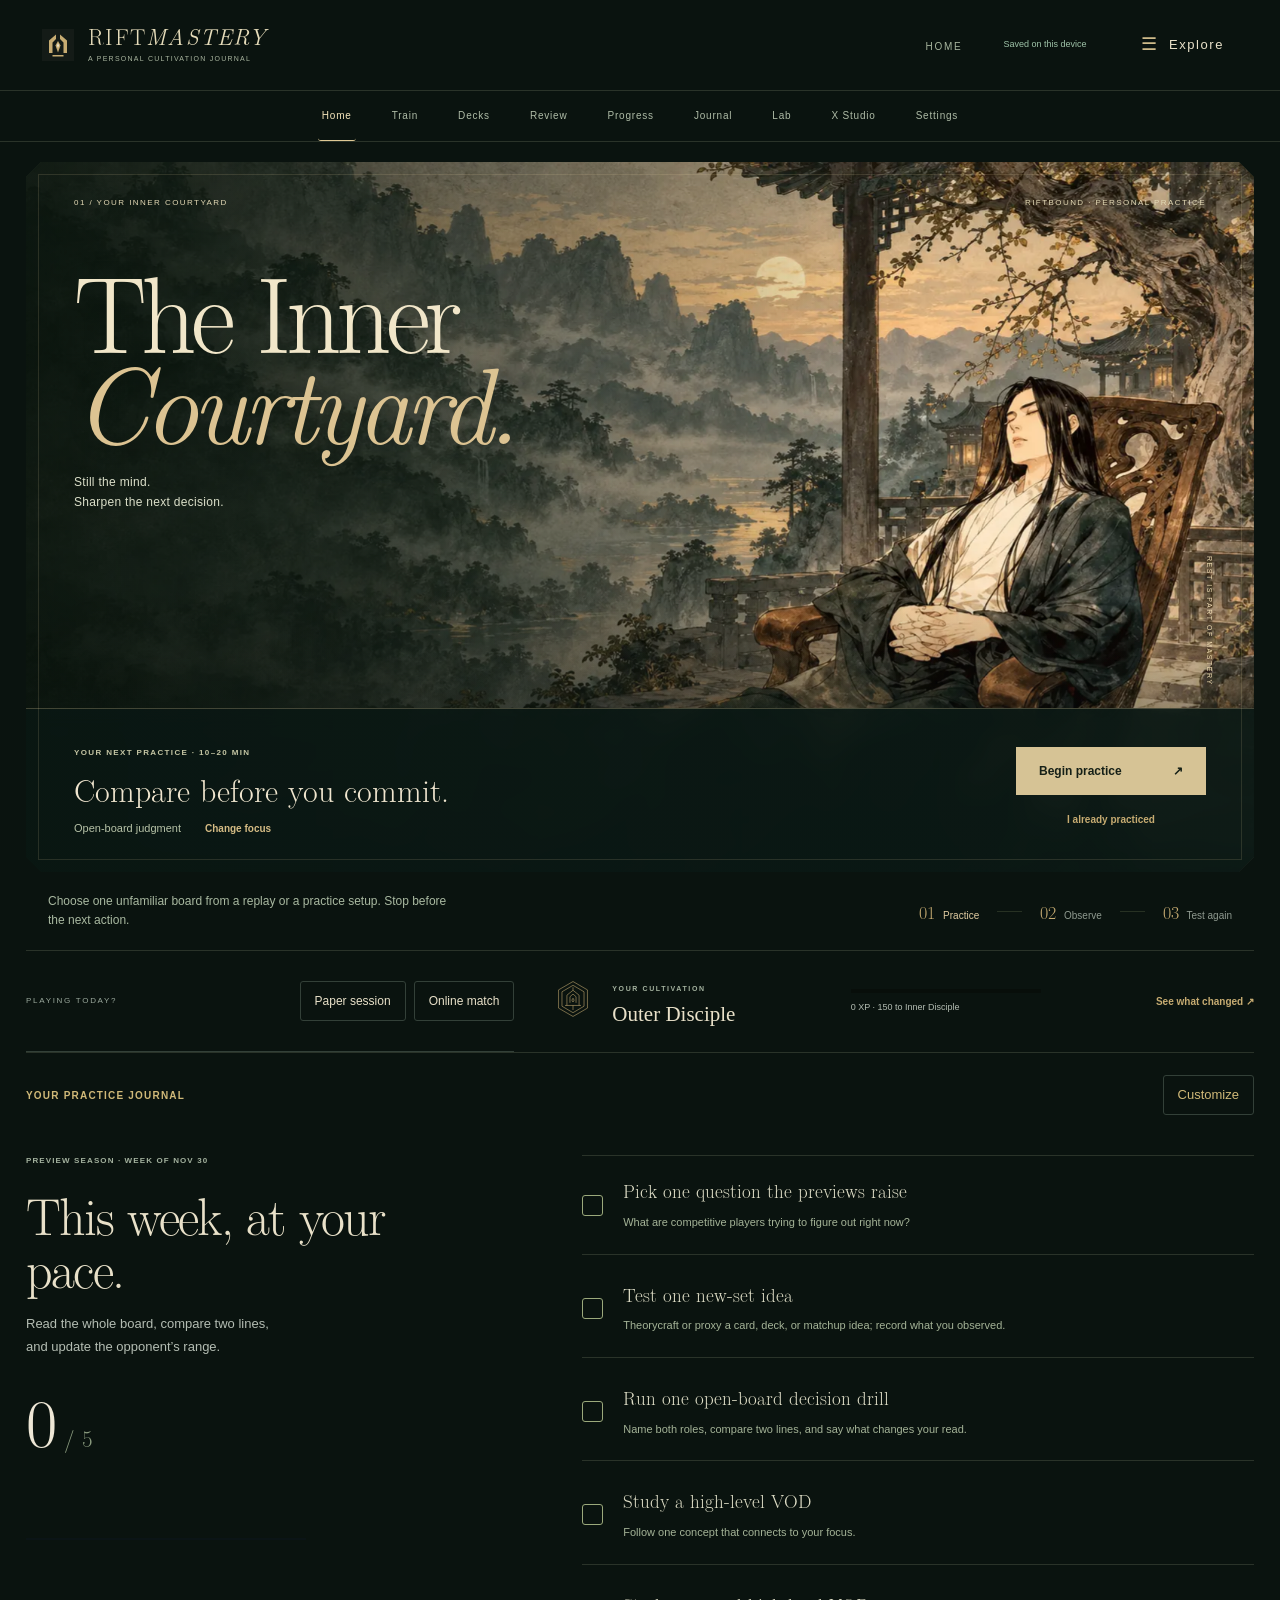
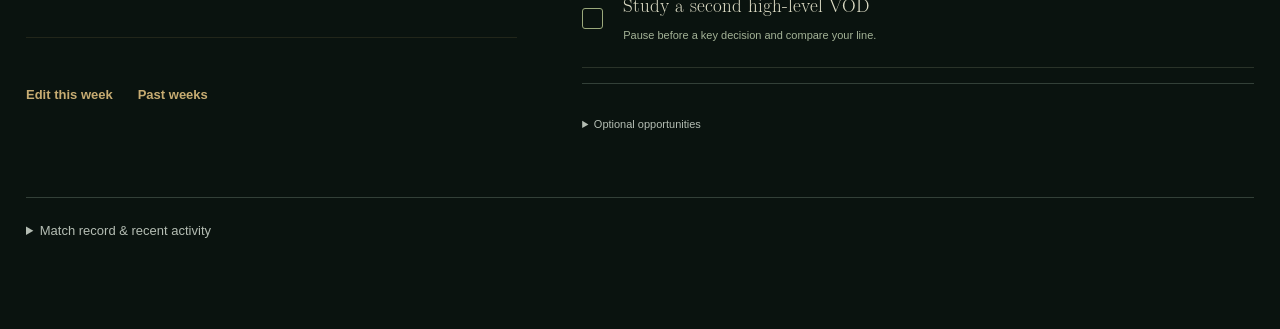
==== commit eb8d77df: "Correct portrait grid width and fixed navigation, improve phone control legibility" ====
--- a/index.html
+++ b/index.html
@@ -18,7 +18,7 @@
   <link rel="stylesheet" href="./cultivation.css?v=0.13.0" />
   <link rel="stylesheet" href="./art-direction.css?v=0.15.1" />
   <link rel="stylesheet" href="./redesign.css?v=0.16.0" />
-  <link rel="stylesheet" href="./experience.css?v=0.17.0" />
+  <link rel="stylesheet" href="./experience.css?v=0.17.1" />
   <link rel="preload" href="./assets/fonts/rift-display.woff" as="font" type="font/woff" crossorigin>
 </head>
 <body>
--- a/experience.css
+++ b/experience.css
@@ -6,7 +6,7 @@
 .app-shell{display:flex;flex-direction:column;width:100%;max-width:none;margin:0;padding-bottom:0}
 .topbar{order:0;position:relative;inset:auto;width:100%;max-width:none;padding:22px 42px;min-height:86px;display:flex;align-items:center;gap:30px;background:#0a130f;border-bottom:1px solid var(--hairline);backdrop-filter:none;z-index:10}
 .masthead-brand{display:flex;align-items:center;gap:14px;background:none;border:0;padding:0;color:#e6dcba;cursor:pointer;text-align:left;flex-shrink:0}.masthead-brand>span{font-family:var(--display);font-size:23px;letter-spacing:.055em;line-height:1}.masthead-brand>span>span{font-style:italic}.masthead-brand small{display:block;font:7px/1.8 var(--rm-font);letter-spacing:.18em;margin-top:6px;color:#a9b59f}.masthead-location{margin-left:auto}.masthead-location>.eyebrow{display:none}.topbar h1{font:10px var(--rm-font);letter-spacing:.17em;text-transform:uppercase;color:#a5b39c}.save-status{font-size:9px;color:#a7b49c;max-width:160px}.navigation-menu{display:flex;align-items:center;gap:10px;font-size:10px;letter-spacing:.12em;border:0;padding:8px 0;min-height:36px;order:5}.menu-lines{font-size:18px;color:#ceba89}
-.bottom-nav{order:1;position:relative;inset:auto;width:100%;max-width:none;min-height:50px;margin:0;padding:0 38px;display:flex;flex-direction:row;justify-content:center;align-items:center;gap:32px;background:#0a130f;border:0;border-bottom:1px solid var(--hairline);overflow:visible;border-radius:0;z-index:9}.bottom-nav:before,.bottom-nav:after{display:none}.nav-item,.nav-item[data-nav=settings]{display:flex;flex:none;flex-direction:row;align-items:center;gap:8px;margin:0;min-height:50px;padding:0 4px;clip-path:none;border:0;border-bottom:1px solid transparent;border-radius:0!important;background:none!important;color:#aebba6;position:relative}.nav-item>span{display:none}.nav-item small{font-size:10px;letter-spacing:.08em;font-weight:400}.nav-item:before{display:none!important}.nav-item.active{border-bottom-color:#dfc995;color:#f5e5bb}.nav-item.active small{color:#f5e5bb}.nav-item:hover{color:#fff3d1}.main-content{order:2;width:100%;max-width:1660px;margin:0 auto;padding:20px 26px 70px}.screen{min-width:0}.screen.active{animation:none}
+.bottom-nav{order:1;position:relative;transform:none;inset:auto;width:100%;max-width:none;min-height:50px;margin:0;padding:0 38px;display:flex;flex-direction:row;justify-content:center;align-items:center;gap:32px;background:#0a130f;border:0;border-bottom:1px solid var(--hairline);overflow:visible;border-radius:0;z-index:9}.bottom-nav:before,.bottom-nav:after{display:none}.nav-item,.nav-item[data-nav=settings]{display:flex;flex:none;flex-direction:row;align-items:center;gap:8px;margin:0;min-height:50px;padding:0 4px;clip-path:none;border:0;border-bottom:1px solid transparent;border-radius:0!important;background:none!important;color:#aebba6;position:relative}.nav-item>span{display:none}.nav-item small{font-size:10px;letter-spacing:.08em;font-weight:400}.nav-item:before{display:none!important}.nav-item.active{border-bottom-color:#dfc995;color:#f5e5bb}.nav-item.active small{color:#f5e5bb}.nav-item:hover{color:#fff3d1}.main-content{order:2;width:100%;max-width:1660px;margin:0 auto;padding:20px 26px 70px}.screen{min-width:0}.screen.active{animation:none}
 /* HOME / An inhabited scene with one practical task dock. */
 .courtyard-scene{position:relative;isolation:isolate;overflow:hidden;min-height:580px;height:clamp(580px,calc(100svh - 190px),850px);background:#1e2d21;clip-path:polygon(0 15px,15px 0,calc(100% - 15px) 0,100% 15px,100% calc(100% - 15px),calc(100% - 15px) 100%,15px 100%,0 calc(100% - 15px))}
 .courtyard-scene:after{content:'';position:absolute;inset:12px;border:1px solid #e5d0a025;z-index:2;pointer-events:none}
@@ -30,3 +30,7 @@
 @media(max-width:560px){.topbar{padding:13px 18px;min-height:65px}.save-status{display:none}.masthead-brand{gap:9px}.masthead-brand>span{font-size:20px}.masthead-brand small{font-size:5.5px;letter-spacing:.14em}.navigation-menu{font-size:8px}.main-content{padding:10px 12px 32px}.courtyard-scene{height:575px;clip-path:polygon(0 10px,10px 0,calc(100% - 10px) 0,100% 10px,100% 100%,0 100%)}.courtyard-painting{content:url('./assets/courtyard-portrait.webp');object-position:72% 49%;width:100%;height:100%;object-fit:cover}.courtyard-veil{background:linear-gradient(180deg,#091911d9,transparent 43%,transparent 60%,#0b1713c4 77%)}.scene-topline{top:25px;left:23px;right:23px;font-size:7px;letter-spacing:.1em}.courtyard-title{top:68px;left:22px;max-width:90%}.courtyard-title h2{font-size:65px;line-height:.88;letter-spacing:-.055em;margin-bottom:18px}.courtyard-title>p{font-size:10px;line-height:1.6;max-width:100px}.scene-inscription{right:16px;bottom:215px;font-size:5px;letter-spacing:.15em}.courtyard-scene:after{inset:8px;border-color:#e4d2a322}.practice-dock{min-height:0;display:flex;flex-direction:column;align-items:stretch;gap:16px;padding:20px 22px;background:#0b1a15e8;backdrop-filter:blur(8px)}.dock-focus .eyebrow{font-size:7px;letter-spacing:.1em}.dock-focus h3{font-size:24px;margin:9px 0}.dock-skill{font-size:9px;gap:14px}.dock-skill .link-btn{font-size:8px}.dock-action{display:grid;grid-template-columns:1fr auto;align-items:center;gap:13px}.dock-action .btn{min-width:0;font-size:10px;min-height:42px;padding:12px 14px;gap:10px}.dock-action>.link-btn{font-size:9px;min-height:42px;max-width:105px;line-height:1.4}.courtyard-understory{display:block;padding:15px 5px 18px}.courtyard-understory>p{display:none}.courtyard-understory .daily-path{display:flex;justify-content:space-between;gap:10px}.courtyard-understory .daily-path span{font-size:9px}.courtyard-understory .daily-path b{font-size:16px}.courtyard-play{grid-column:1/-1;padding:13px 0;justify-content:end;gap:10px}.courtyard-play>span{display:block;margin-right:auto;font-size:7px;letter-spacing:.1em}.courtyard-play .btn{font-size:10px;padding:8px 9px;min-height:36px}#cultHome{grid-column:1/-1;border-top:1px solid var(--hairline);border-bottom:1px solid var(--hairline)}.courtyard-rank{padding:16px 5px}.courtyard-rank strong{font-size:22px}.courtyard-rank .link-btn{font-size:9px;margin-left:auto}.courtyard-rank>button:after{display:none}.courtyard-rank-meter{display:none}.home-toolbar{padding-top:22px;border-top:0}.home-toolbar>span{font-size:8px}.home-toolbar .btn{font-size:10px}#screen-home .weekly-card{grid-template-columns:1fr;grid-template-areas:'head' 'meter' 'items' 'footer';gap:22px;padding:15px 5px 25px}.weekly-head{position:relative;padding-right:65px}.weekly-head h3{font-size:40px!important;margin:18px 0!important;max-width:245px}.weekly-head p{font-size:12px;max-width:30ch}.weekly-head .focus-kicker{font-size:7px;letter-spacing:.08em}.weekly-count{position:absolute;right:0;top:35px;font-size:50px;margin:0}.weekly-count span{font-size:17px;display:block;margin-top:9px}.weekly-progress{max-width:none}.weekly-item{padding:20px 0;gap:15px}.weekly-copy strong{font-size:19px}.weekly-copy small{font-size:11px}.ascent-heading{display:block;padding:22px 5px 24px}.ascent-heading>.eyebrow{font-size:7px}.ascent-heading h2{font-size:63px;margin-top:22px}.ascent-heading p{max-width:36ch;margin-top:18px;font-size:11px}.realm-panorama{aspect-ratio:auto;padding-top:330px;background:#183021;overflow:hidden}.realm-panorama>img{height:330px;object-position:65% center}.realm-world-shade{height:330px;background:linear-gradient(90deg,#0b1c15ad,transparent),linear-gradient(0deg,#11271fbb,transparent 45%)}.realm-world-copy{top:30px;left:24px;max-width:65%;min-height:200px}.realm-world-copy .eyebrow{font-size:7px}.realm-world-copy h3{font-size:40px;line-height:1;max-width:200px;margin:16px 0}.realm-world-copy p{font-size:11px;line-height:1.7;max-width:26ch}.realm-world-copy>span:last-child{font-size:9px;margin-top:8px}.realm-stops{position:relative;inset:auto;display:grid;grid-template-columns:repeat(3,minmax(0,1fr));gap:0;background:#14271e;padding:12px 6px}.realm-stop,.realm-stop:nth-child(n){position:relative;left:auto;top:auto;transform:none;min-width:0;padding:13px 5px;gap:6px}.realm-stop svg{width:37px;height:37px;border:0;background:none}.realm-stop strong{font-size:8px;font-weight:400;white-space:normal;padding:0;background:none;border:0;text-shadow:none}.realm-stop.is-current:after{content:'CURRENT';font-size:5px;padding:3px 5px;position:absolute;top:4px;right:5px}.realm-stop[aria-pressed=true] svg{background:#ddc892;transform:none;box-shadow:none}.realm-stop>span{display:block;font-size:6px;color:#adbe98}.realm-world-footer{padding:22px;grid-template-columns:70px minmax(0,1fr);gap:20px 14px}.realm-world-footer strong{font-size:33px}.realm-world-footer .eyebrow{font-size:7px}.realm-footer-meter>span{font-size:9px}.realm-footer-meter>small{font-size:8px;line-height:1.5}.realm-world-footer .btn{grid-column:1/-1;max-width:none;width:100%;min-height:42px;font-size:10px}.journey-tabs{padding:0 5px;gap:28px;margin-top:12px}.journey-tabs button{font-size:11px;padding:19px 0}.journey-focus{padding:28px 0}.journey-focus h3{font-size:30px}.journey-focus p{font-size:12px}.journey-next p{font-size:11px}.cult-skills{grid-template-columns:1fr}.cult-skill:nth-child(odd){border-right:0!important}.cult-skill{padding:27px 5px!important}.cult-skill.is-focus:before{left:0;top:0;width:45px;height:2px}.cult-skill h4{font-size:29px!important}.skill-folio-number{font-size:130px}.cult-seals{grid-template-columns:1fr 1fr;gap:0}.cult-seal{padding:25px 14px;border-bottom:1px solid var(--hairline)}.cult-seal:nth-child(even){border-right:0}.cult-seal strong{font-size:22px}.cult-seal small{font-size:10px}.collection-head{padding:22px 5px!important}.collection-head h2{font-size:58px!important;line-height:.92!important;margin:22px 0!important}.collection-head .sub{font-size:12px}.deck-opening{background:linear-gradient(90deg,#0a130f,#0a130f44),url('./assets/realm-landscape.webp') right/cover;min-height:330px;gap:12px}.deck-opening>.btn-row{padding-bottom:0;gap:8px}.deck-opening>.btn-row .btn{font-size:10px;min-height:38px}.deck-list{grid-template-columns:1fr;padding-top:15px;gap:15px}.deck-folio-art{height:240px}.folio-initial{font-size:150px}.deck-library-item .title{font-size:30px!important}.deck-library-item>div:last-child{padding:22px 5px}.deck-empty{padding:26px 8px!important}.deck-empty .deck-art{height:85px;width:100px}.deck-empty h3{font-size:32px}.deck-empty p{font-size:12px}.practice-hero.portrait-hero.training-entrance{position:relative;min-height:480px;padding:26px!important;display:block;background:#14271e}.training-entrance>.hero-art{position:absolute!important;inset:0!important;width:100%!important;height:100%!important;margin:0!important;mask-image:none!important;z-index:-1!important}.training-entrance>.hero-art img{content:url('./assets/courtyard-portrait.webp')!important;height:100%!important;top:0!important;object-position:70% 45%!important}.training-entrance>.hero-art:after{display:block!important;background:linear-gradient(180deg,#0b1b16d9,transparent 65%)!important}.training-entrance>.practice-hero-copy{padding:0!important;position:relative}.training-entrance .eyebrow{font-size:7px}.training-entrance h2{font-size:54px!important;margin:25px 0 20px!important}.training-entrance p{font-size:11px;max-width:24ch;color:#e6e6d1}.practice-section-head{margin:28px 3px 20px;gap:12px}.practice-section-head h3{font-size:29px}.practice-note{font-size:8px}.practice-options{display:flex;flex-direction:column}.practice-option{display:flex;align-items:center;min-height:125px;padding:23px 6px;border-right:0;border-bottom:1px solid var(--hairline);gap:20px}.practice-option:last-child{border-bottom:0}.practice-copy{flex:1;margin:0}.practice-copy strong{font-size:25px}.practice-copy small{font-size:10px}.practice-icon,.practice-icon img{width:52px;height:52px;flex-shrink:0}.practice-index{display:none}.practice-arrow{font-size:17px;position:static}.lab-shell{margin-top:8px}.lab-mobile-picker{max-width:none}.lab-panel>.lab-row:first-child .strong,.lab-panel>.lab-row:first-child .lab-title{font-size:36px!important}.insight-intro{padding:27px 20px}.insight-intro .lab-title{font-size:39px}.lab-card,.insight-card{padding:22px 4px}.library-heading{min-height:0;background:linear-gradient(90deg,#0a130f,#0a130f88),url('./assets/realm-landscape.webp') right/cover;padding:27px 15px!important;gap:20px}.library-heading h2{font-size:48px!important}.library-heading p{font-size:12px}.library-heading>.btn{font-size:11px}.archive-controls{grid-template-columns:1fr;gap:15px;padding:12px 5px}.archive-controls input,.archive-controls select{font-size:13px;padding:10px 0}.archive-controls .label-title{font-size:8px}.archive-count{font-size:8px}.card-gallery{grid-template-columns:1fr 1fr;gap:26px 15px;padding:15px 5px}.archive-card-caption strong{font-size:23px}.archive-empty{padding:32px 20px;min-height:300px}.archive-empty h3{font-size:35px}.archive-empty p{font-size:12px}.archive-empty img{width:58px;height:58px}.archive-footnote{font-size:9px;line-height:1.6}#screen-more{padding:27px 22px 40px;min-height:75svh}.screen#screen-more .collection-head{padding:5px 0 25px!important}.screen#screen-more .collection-head h2{font-size:60px!important}.screen#screen-more .eyebrow{font-size:7px}.screen#screen-more .collection-head .sub{font-size:11px}#screen-more>.list{grid-template-columns:1fr;gap:0}.journal-entry-text{font-size:25px}.screen#screen-more .empty h3{font-size:33px!important}.screen#screen-more .empty p{font-size:12px}.modal-card{padding:23px}.modal-head h2{font-size:29px}.x-draft-preview{font-size:23px;padding:26px}}
 @media(prefers-reduced-motion:no-preference){.courtyard-title{animation:courtyard-arrive .6s ease-out both}.courtyard-painting{animation:painting-arrive 1s ease-out both}.practice-dock{animation:dock-arrive .45s .1s ease-out both}@keyframes courtyard-arrive{from{opacity:0;transform:translateY(12px)}to{opacity:1;transform:none}}@keyframes painting-arrive{from{opacity:.5;transform:scale(1.015)}to{opacity:1;transform:scale(1)}}@keyframes dock-arrive{from{opacity:0;transform:translateY(8px)}to{opacity:1;transform:none}}}
 @media(prefers-reduced-motion:reduce){.realm-stop svg{transition:none}}
+
+/* Keep the narrow layout independent of the retired sidebar rules. */
+@media(max-width:819px){#screen-home{column-gap:0}.bottom-nav .nav-item:is([data-nav=history],[data-nav=more],[data-nav=studio],[data-nav=settings]){display:none}.bottom-nav{transform:none}.nav-item[data-nav=stats]{order:2}.nav-item[data-nav=decks]{order:3}.nav-item[data-nav=lab]{order:4}}
+@media(max-width:560px){.dock-focus,.dock-action{min-width:0}.dock-action{grid-template-columns:minmax(0,1fr) 92px}.dock-action .btn{font-size:12px}.dock-skill{font-size:11px}.dock-skill .link-btn{font-size:10px}.dock-focus .eyebrow{font-size:8px}.dock-action>.link-btn{font-size:10px}.courtyard-title>p{font-size:11px;max-width:135px}.realm-world-copy p{font-size:12px}.realm-stop strong{font-size:10px}.nav-item small{font-size:10px}}
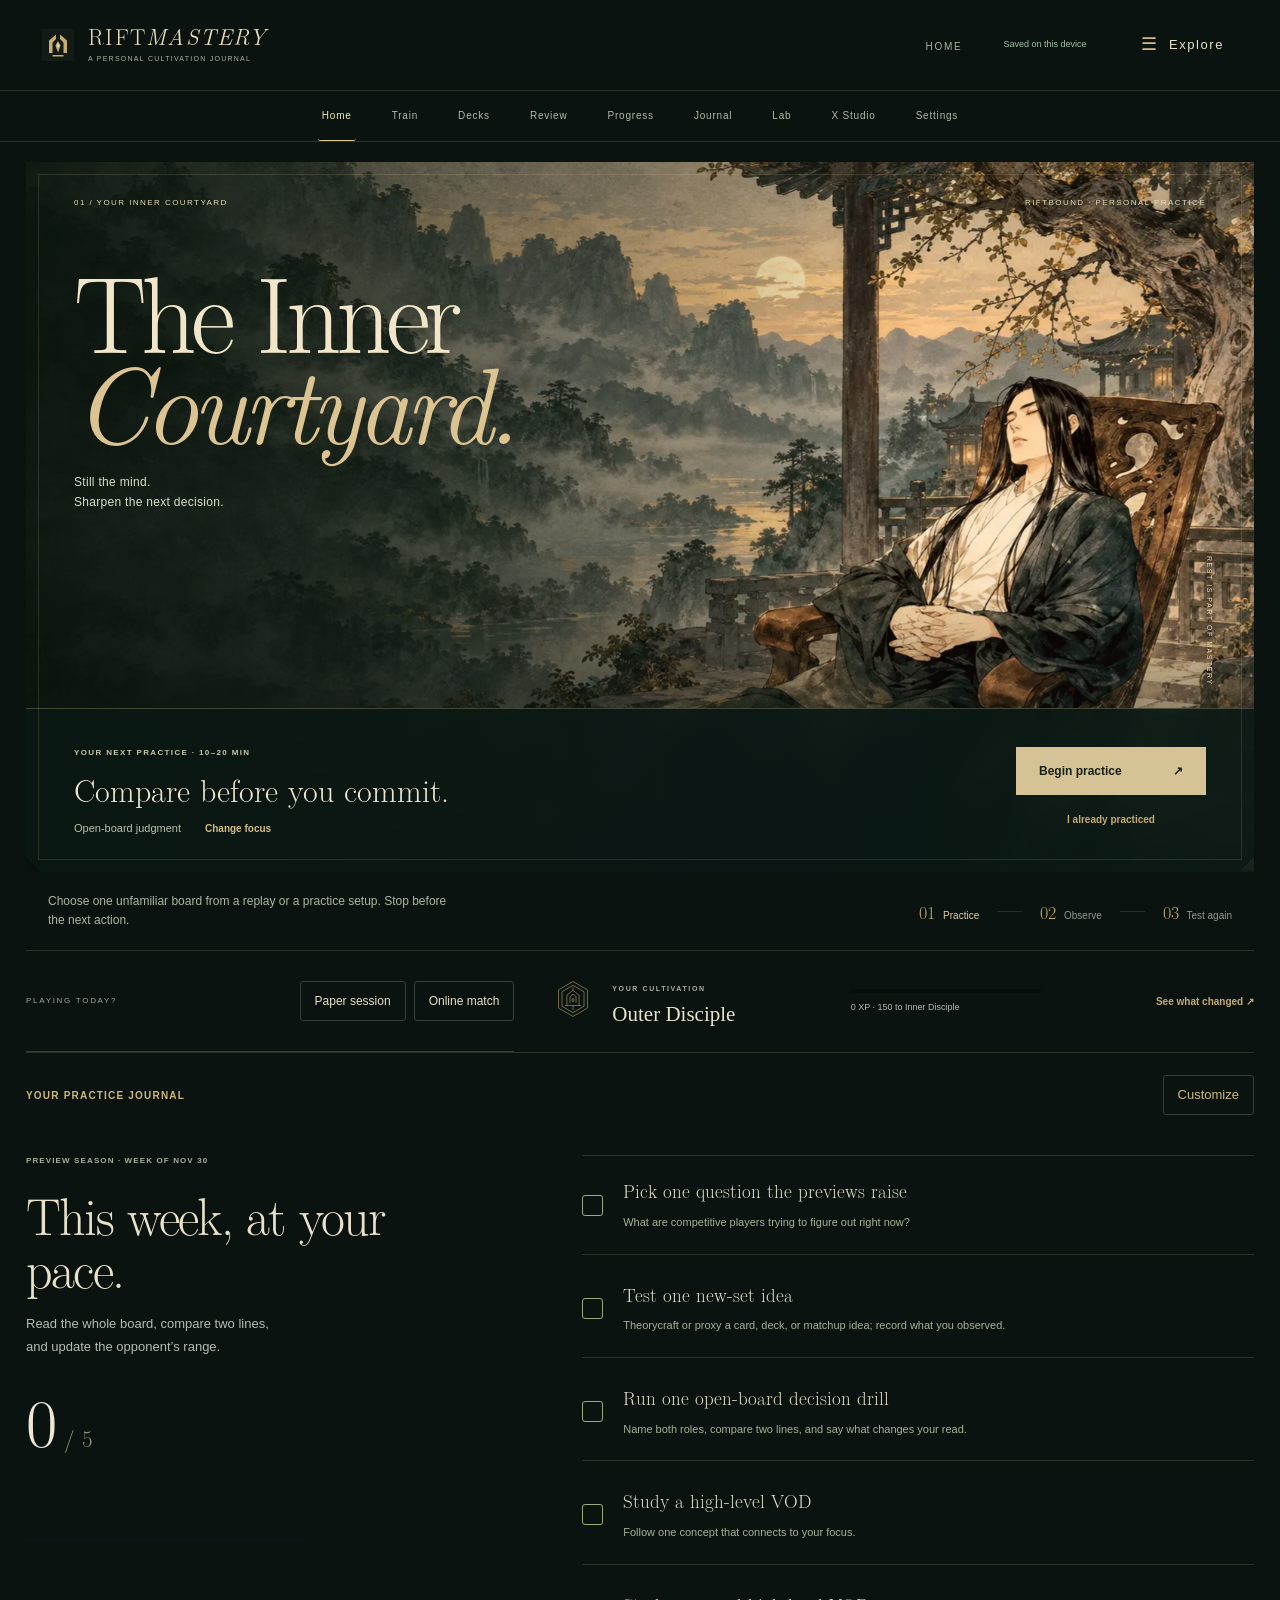
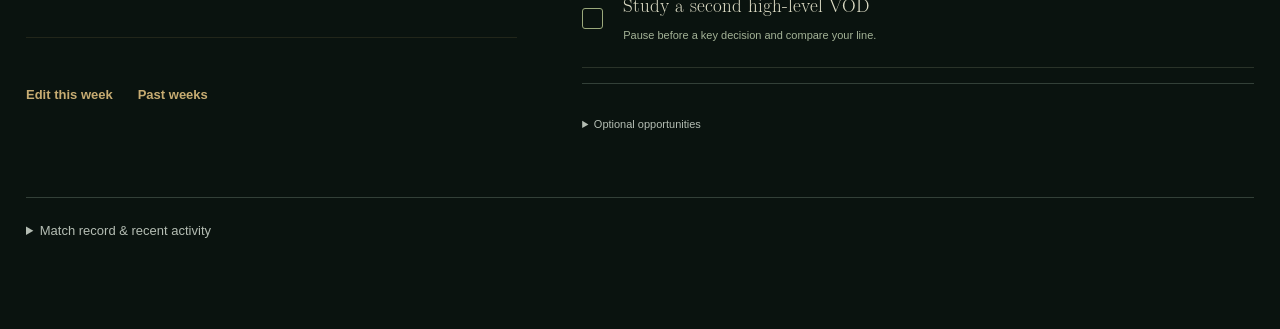
==== commit d92fef9d: "Finish sharp training artwork edges and remove duplicate tablet navigation cue" ====
--- a/index.html
+++ b/index.html
@@ -18,7 +18,7 @@
   <link rel="stylesheet" href="./cultivation.css?v=0.13.0" />
   <link rel="stylesheet" href="./art-direction.css?v=0.15.1" />
   <link rel="stylesheet" href="./redesign.css?v=0.16.0" />
-  <link rel="stylesheet" href="./experience.css?v=0.17.1" />
+  <link rel="stylesheet" href="./experience.css?v=0.17.3" />
   <link rel="preload" href="./assets/fonts/rift-display.woff" as="font" type="font/woff" crossorigin>
 </head>
 <body>
@@ -83,7 +83,7 @@
     }
   </script>
   <script type="module" src="./app.js?v=0.17.0"></script>
-  <script type="module" src="./lab.js?v=0.17.0"></script>
+  <script type="module" src="./lab.js?v=0.17.2"></script>
   <script type="module" src="./sync.js?v=0.13.0"></script>
 </body>
 </html>
--- a/experience.css
+++ b/experience.css
@@ -26,7 +26,7 @@
 .lab-shell{display:grid;grid-template-columns:minmax(0,1fr) 230px;gap:28px 24px;margin-top:12px}.lab-navigation{display:flex;flex-wrap:wrap;background:none;border:0;border-bottom:1px solid var(--hairline);padding:0;align-items:end;height:auto;gap:20px}.lab-nav-group{display:contents}.lab-nav-group>span{display:none}.lab-nav-group button{display:none;min-height:46px;border:0;background:none;padding:12px 4px;border-bottom:1px solid transparent;white-space:nowrap}.lab-nav-group button:is([data-lab-tab=positions],[data-lab-tab=cards],[data-lab-tab=research],[data-lab-tab=skills]),.lab-nav-group button.active{display:block}.lab-nav-group button.active{border:0;border-bottom:1px solid #d5be88;background:none;color:#e9d5a4}.lab-mobile-picker{display:block;margin:0}.lab-mobile-picker .label-title{font-size:8px;letter-spacing:.1em}.lab-mobile-picker select{padding:10px;font-size:11px;min-height:42px}.lab-panel{grid-column:1/-1}.studio-shell{display:block}.lab-panel>.lab-row:first-child .strong,.lab-panel>.lab-row:first-child .lab-title{font-family:var(--display)!important;font-size:45px!important}.insight-intro{padding:38px;background:linear-gradient(90deg,#122218,#122218bb),url('./assets/realm-landscape.webp') center/cover}.insight-intro .lab-title{font:48px var(--display);font-weight:400}.lab-card,.insight-card{background:transparent;border-width:0 0 1px;border-color:var(--hairline);box-shadow:none;padding:27px 12px}.insight-pair{margin-top:20px}.x-draft-preview{font:25px/1.6 var(--display);padding:35px}.library-heading{min-height:200px;align-items:end;background:linear-gradient(90deg,#0a130f 35%,#0a130f88),url('./assets/realm-landscape.webp') right 70%/60% auto no-repeat}.library-heading h2{font-size:70px!important;max-width:700px}.library-heading>div{flex:1}.archive-controls{grid-template-columns:minmax(0,1fr) 220px;max-width:100%;gap:20px 35px;padding:4px 12px 16px;border-bottom:1px solid var(--hairline)}.archive-controls input,.archive-controls select{border:0!important;background:transparent;border-bottom:1px solid var(--hairline)!important;padding:12px 0;border-radius:0}.archive-controls .label-title{font-size:9px}.archive-count{margin:0;color:#a4b59a;font-size:9px}.card-gallery{grid-template-columns:repeat(4,minmax(0,1fr));gap:35px;padding:20px 12px}.archive-card-art{border:0;background:#1c2f22;box-shadow:0 8px 28px #0004}.archive-card-caption strong{font:27px var(--display)}.archive-empty{padding:40px;background:linear-gradient(100deg,#1c332299,#122018dd),url('./assets/realm-landscape.webp') center/cover;border:0;min-height:300px}.archive-empty h3{font:42px var(--display)}.archive-footnote{font-size:10px}.modal{backdrop-filter:blur(5px)}.modal-card{border:1px solid #a7b38866;border-top:2px solid #c6ad78;box-shadow:0 30px 100px #0009;border-radius:0!important}.modal-head h2{font:32px var(--display)}.practice-dialog-title,.practice-receipt h3{font-family:var(--display)}
 @media(min-width:1500px){.main-content{padding-left:38px;padding-right:38px}.courtyard-title{top:120px}.courtyard-scene{height:min(800px,calc(100svh - 180px))}}
 @media(min-width:820px) and (max-width:1100px){.topbar{padding:19px 28px}.bottom-nav{gap:23px;padding:0 24px}.main-content{padding:20px}.courtyard-title h2{font-size:90px}.courtyard-scene{height:610px;min-height:610px}.courtyard-title{left:34px;top:100px}.scene-topline{left:34px;right:34px}.practice-dock{padding:24px 34px}.realm-world-footer{gap:20px;grid-template-columns:90px 1fr auto}.realm-weekly{display:none}.deck-list{grid-template-columns:repeat(2,minmax(0,1fr))}.card-gallery{grid-template-columns:repeat(3,minmax(0,1fr))}.courtyard-understory>p{max-width:45ch}.courtyard-understory .daily-path{gap:8px}.courtyard-rank-meter{display:none}#screen-home .weekly-card{gap:20px 40px}.realm-world-copy p{font-size:11px;line-height:1.6}.realm-world-copy h3{font-size:43px;margin:14px 0}.realm-world-copy>span:last-child{font-size:9px;margin-top:5px}}
-@media(max-width:819px){.app-shell{padding-bottom:76px}.topbar{padding:16px 20px;min-height:72px;gap:14px}.masthead-brand img{width:27px;height:27px}.masthead-brand>span{font-size:21px}.masthead-brand small{font-size:6px}.masthead-location{display:none}.save-status{margin-left:auto;font-size:8px;max-width:100px}.navigation-menu{margin-left:auto;font-size:9px}.bottom-nav{position:fixed;top:auto;bottom:0;left:0;right:0;order:3;justify-content:space-around;gap:0;padding:8px 6px max(8px,env(safe-area-inset-bottom));background:#0b1712f5;backdrop-filter:blur(18px);border-top:1px solid var(--hairline);min-height:65px}.nav-item,.nav-item[data-nav=settings]{display:none}.nav-item:is([data-nav=home],[data-nav=play],[data-nav=stats],[data-nav=decks],[data-nav=lab]){display:flex;flex-direction:column;justify-content:center;min-height:48px;gap:6px;padding:4px 10px}.nav-item>span{display:block;width:19px;height:19px}.nav-item svg{width:19px;height:19px}.nav-item small{font-size:9px;letter-spacing:0}.nav-item.active{border-bottom:0;color:#ebd79f}.nav-item.active>span{color:#ebd79f}.main-content{padding:14px 16px 40px}.courtyard-scene{height:630px;min-height:0}.courtyard-title h2{font-size:75px}.courtyard-title{left:30px;top:100px}.scene-topline{left:30px;right:30px}.scene-topline>span:last-child{display:none}.practice-dock{padding:24px 30px;gap:20px}.dock-focus h3{font-size:27px}.dock-action .btn{min-width:155px}.courtyard-understory{padding:20px 5px;gap:22px}.courtyard-understory>p{font-size:11px}.courtyard-understory .daily-path{gap:9px}.courtyard-understory .daily-path i{display:none}.courtyard-play{grid-column:1/7}.courtyard-play>span{display:none}#cultHome{grid-column:7/-1}.courtyard-rank-meter{display:none}.courtyard-rank{gap:12px}.courtyard-rank>button{font-size:0}.courtyard-rank>button:after{content:'↗';font-size:18px}.courtyard-rank strong{font-size:20px}.courtyard-rank .eyebrow{font-size:6px}.courtyard-rank-crest{width:30px}.home-toolbar{margin-top:0}.weekly-head h3{font-size:42px!important}#screen-home .weekly-card{gap:20px 35px}.weekly-copy strong{font-size:18px}.ascent-heading{padding:20px 3px 26px}.ascent-heading h2{font-size:65px}.ascent-heading p{max-width:25ch;font-size:11px}.realm-world-copy p{font-size:10px;line-height:1.6}.realm-world-copy h3{font-size:35px;margin:12px 0}.realm-world-copy>span:last-child{font-size:9px;margin-top:0;padding-top:8px}.realm-stop svg{width:33px;height:33px}.realm-stop strong{font-size:8px;padding:4px 5px}.realm-stop.is-current:after{font-size:6px}.realm-world-footer{grid-template-columns:90px minmax(0,1fr) auto;gap:20px;padding:22px}.realm-weekly{display:none}.realm-world-footer strong{font-size:31px}.realm-world-footer .btn{font-size:10px;padding:12px;max-width:150px}.journey-focus{grid-template-columns:1fr;gap:18px;margin:0 4px}.journey-next{border-left:0;border-top:1px solid var(--hairline);padding:20px 0 0}.cult-section-head,.journey-empty,.journey-recent,.journey-change,.cult-ledger{margin-left:4px;margin-right:4px}.journey-focus h3{font-size:32px}.cult-skills{grid-template-columns:1fr 1fr}.cult-skill h4{font-size:25px!important}.cult-skill{padding:24px 16px!important}.collection-head h2{font-size:60px!important}.deck-list{grid-template-columns:repeat(2,minmax(0,1fr));gap:20px}.deck-opening{min-height:260px}.deck-opening>.btn-row{padding-bottom:0}.deck-folio-art{height:240px}.library-heading h2{font-size:56px!important}.card-gallery{grid-template-columns:repeat(3,minmax(0,1fr));gap:24px}.lab-shell{grid-template-columns:1fr;gap:12px}.lab-navigation{display:none}.lab-mobile-picker{max-width:320px;margin-bottom:10px}.lab-panel{grid-column:1}.practice-hero.portrait-hero.training-entrance{min-height:360px;padding:32px!important}.training-entrance h2{font-size:65px!important}.practice-option{padding:24px 18px;min-height:210px}.practice-copy strong{font-size:23px}.practice-copy small{font-size:10px}.practice-icon img,.practice-icon{width:55px;height:55px}#screen-more{padding:30px}.journal-entry-text{font-size:23px}.screen#screen-more .collection-head h2{font-size:60px!important}}
+@media(max-width:819px){.app-shell{padding-bottom:76px}.topbar{padding:16px 20px;min-height:72px;gap:14px}.masthead-brand img{width:27px;height:27px}.masthead-brand>span{font-size:21px}.masthead-brand small{font-size:6px}.masthead-location{display:none}.save-status{margin-left:auto;font-size:8px;max-width:100px}.navigation-menu{margin-left:auto;font-size:9px}.bottom-nav{position:fixed;top:auto;bottom:0;left:0;right:0;order:3;justify-content:space-around;gap:0;padding:8px 6px max(8px,env(safe-area-inset-bottom));background:#0b1712f5;backdrop-filter:blur(18px);border-top:1px solid var(--hairline);min-height:65px}.nav-item,.nav-item[data-nav=settings]{display:none}.nav-item:is([data-nav=home],[data-nav=play],[data-nav=stats],[data-nav=decks],[data-nav=lab]){display:flex;flex-direction:column;justify-content:center;min-height:48px;gap:6px;padding:4px 10px}.nav-item>span{display:block;width:19px;height:19px}.nav-item svg{width:19px;height:19px}.nav-item small{font-size:9px;letter-spacing:0}.nav-item.active{border-bottom:0;color:#ebd79f}.nav-item.active>span{color:#ebd79f}.main-content{padding:14px 16px 40px}.courtyard-scene{height:630px;min-height:0}.courtyard-title h2{font-size:75px}.courtyard-title{left:30px;top:100px}.scene-topline{left:30px;right:30px}.scene-topline>span:last-child{display:none}.practice-dock{padding:24px 30px;gap:20px}.dock-focus h3{font-size:27px}.dock-action .btn{min-width:155px}.courtyard-understory{padding:20px 5px;gap:22px}.courtyard-understory>p{font-size:11px}.courtyard-understory .daily-path{gap:9px}.courtyard-understory .daily-path i{display:none}.courtyard-play{grid-column:1/7}.courtyard-play>span{display:none}#cultHome{grid-column:7/-1}.courtyard-rank-meter{display:none}.courtyard-rank{gap:12px}.courtyard-rank>button:after{display:none}.courtyard-rank strong{font-size:20px}.courtyard-rank .eyebrow{font-size:6px}.courtyard-rank-crest{width:30px}.home-toolbar{margin-top:0}.weekly-head h3{font-size:42px!important}#screen-home .weekly-card{gap:20px 35px}.weekly-copy strong{font-size:18px}.ascent-heading{padding:20px 3px 26px}.ascent-heading h2{font-size:65px}.ascent-heading p{max-width:25ch;font-size:11px}.realm-world-copy p{font-size:10px;line-height:1.6}.realm-world-copy h3{font-size:35px;margin:12px 0}.realm-world-copy>span:last-child{font-size:9px;margin-top:0;padding-top:8px}.realm-stop svg{width:33px;height:33px}.realm-stop strong{font-size:8px;padding:4px 5px}.realm-stop.is-current:after{font-size:6px}.realm-world-footer{grid-template-columns:90px minmax(0,1fr) auto;gap:20px;padding:22px}.realm-weekly{display:none}.realm-world-footer strong{font-size:31px}.realm-world-footer .btn{font-size:10px;padding:12px;max-width:150px}.journey-focus{grid-template-columns:1fr;gap:18px;margin:0 4px}.journey-next{border-left:0;border-top:1px solid var(--hairline);padding:20px 0 0}.cult-section-head,.journey-empty,.journey-recent,.journey-change,.cult-ledger{margin-left:4px;margin-right:4px}.journey-focus h3{font-size:32px}.cult-skills{grid-template-columns:1fr 1fr}.cult-skill h4{font-size:25px!important}.cult-skill{padding:24px 16px!important}.collection-head h2{font-size:60px!important}.deck-list{grid-template-columns:repeat(2,minmax(0,1fr));gap:20px}.deck-opening{min-height:260px}.deck-opening>.btn-row{padding-bottom:0}.deck-folio-art{height:240px}.library-heading h2{font-size:56px!important}.card-gallery{grid-template-columns:repeat(3,minmax(0,1fr));gap:24px}.lab-shell{grid-template-columns:1fr;gap:12px}.lab-navigation{display:none}.lab-mobile-picker{max-width:320px;margin-bottom:10px}.lab-panel{grid-column:1}.practice-hero.portrait-hero.training-entrance{min-height:360px;padding:32px!important}.training-entrance h2{font-size:65px!important}.practice-option{padding:24px 18px;min-height:210px}.practice-copy strong{font-size:23px}.practice-copy small{font-size:10px}.practice-icon img,.practice-icon{width:55px;height:55px}#screen-more{padding:30px}.journal-entry-text{font-size:23px}.screen#screen-more .collection-head h2{font-size:60px!important}}
 @media(max-width:560px){.topbar{padding:13px 18px;min-height:65px}.save-status{display:none}.masthead-brand{gap:9px}.masthead-brand>span{font-size:20px}.masthead-brand small{font-size:5.5px;letter-spacing:.14em}.navigation-menu{font-size:8px}.main-content{padding:10px 12px 32px}.courtyard-scene{height:575px;clip-path:polygon(0 10px,10px 0,calc(100% - 10px) 0,100% 10px,100% 100%,0 100%)}.courtyard-painting{content:url('./assets/courtyard-portrait.webp');object-position:72% 49%;width:100%;height:100%;object-fit:cover}.courtyard-veil{background:linear-gradient(180deg,#091911d9,transparent 43%,transparent 60%,#0b1713c4 77%)}.scene-topline{top:25px;left:23px;right:23px;font-size:7px;letter-spacing:.1em}.courtyard-title{top:68px;left:22px;max-width:90%}.courtyard-title h2{font-size:65px;line-height:.88;letter-spacing:-.055em;margin-bottom:18px}.courtyard-title>p{font-size:10px;line-height:1.6;max-width:100px}.scene-inscription{right:16px;bottom:215px;font-size:5px;letter-spacing:.15em}.courtyard-scene:after{inset:8px;border-color:#e4d2a322}.practice-dock{min-height:0;display:flex;flex-direction:column;align-items:stretch;gap:16px;padding:20px 22px;background:#0b1a15e8;backdrop-filter:blur(8px)}.dock-focus .eyebrow{font-size:7px;letter-spacing:.1em}.dock-focus h3{font-size:24px;margin:9px 0}.dock-skill{font-size:9px;gap:14px}.dock-skill .link-btn{font-size:8px}.dock-action{display:grid;grid-template-columns:1fr auto;align-items:center;gap:13px}.dock-action .btn{min-width:0;font-size:10px;min-height:42px;padding:12px 14px;gap:10px}.dock-action>.link-btn{font-size:9px;min-height:42px;max-width:105px;line-height:1.4}.courtyard-understory{display:block;padding:15px 5px 18px}.courtyard-understory>p{display:none}.courtyard-understory .daily-path{display:flex;justify-content:space-between;gap:10px}.courtyard-understory .daily-path span{font-size:9px}.courtyard-understory .daily-path b{font-size:16px}.courtyard-play{grid-column:1/-1;padding:13px 0;justify-content:end;gap:10px}.courtyard-play>span{display:block;margin-right:auto;font-size:7px;letter-spacing:.1em}.courtyard-play .btn{font-size:10px;padding:8px 9px;min-height:36px}#cultHome{grid-column:1/-1;border-top:1px solid var(--hairline);border-bottom:1px solid var(--hairline)}.courtyard-rank{padding:16px 5px}.courtyard-rank strong{font-size:22px}.courtyard-rank .link-btn{font-size:9px;margin-left:auto}.courtyard-rank>button:after{display:none}.courtyard-rank-meter{display:none}.home-toolbar{padding-top:22px;border-top:0}.home-toolbar>span{font-size:8px}.home-toolbar .btn{font-size:10px}#screen-home .weekly-card{grid-template-columns:1fr;grid-template-areas:'head' 'meter' 'items' 'footer';gap:22px;padding:15px 5px 25px}.weekly-head{position:relative;padding-right:65px}.weekly-head h3{font-size:40px!important;margin:18px 0!important;max-width:245px}.weekly-head p{font-size:12px;max-width:30ch}.weekly-head .focus-kicker{font-size:7px;letter-spacing:.08em}.weekly-count{position:absolute;right:0;top:35px;font-size:50px;margin:0}.weekly-count span{font-size:17px;display:block;margin-top:9px}.weekly-progress{max-width:none}.weekly-item{padding:20px 0;gap:15px}.weekly-copy strong{font-size:19px}.weekly-copy small{font-size:11px}.ascent-heading{display:block;padding:22px 5px 24px}.ascent-heading>.eyebrow{font-size:7px}.ascent-heading h2{font-size:63px;margin-top:22px}.ascent-heading p{max-width:36ch;margin-top:18px;font-size:11px}.realm-panorama{aspect-ratio:auto;padding-top:330px;background:#183021;overflow:hidden}.realm-panorama>img{height:330px;object-position:65% center}.realm-world-shade{height:330px;background:linear-gradient(90deg,#0b1c15ad,transparent),linear-gradient(0deg,#11271fbb,transparent 45%)}.realm-world-copy{top:30px;left:24px;max-width:65%;min-height:200px}.realm-world-copy .eyebrow{font-size:7px}.realm-world-copy h3{font-size:40px;line-height:1;max-width:200px;margin:16px 0}.realm-world-copy p{font-size:11px;line-height:1.7;max-width:26ch}.realm-world-copy>span:last-child{font-size:9px;margin-top:8px}.realm-stops{position:relative;inset:auto;display:grid;grid-template-columns:repeat(3,minmax(0,1fr));gap:0;background:#14271e;padding:12px 6px}.realm-stop,.realm-stop:nth-child(n){position:relative;left:auto;top:auto;transform:none;min-width:0;padding:13px 5px;gap:6px}.realm-stop svg{width:37px;height:37px;border:0;background:none}.realm-stop strong{font-size:8px;font-weight:400;white-space:normal;padding:0;background:none;border:0;text-shadow:none}.realm-stop.is-current:after{content:'CURRENT';font-size:5px;padding:3px 5px;position:absolute;top:4px;right:5px}.realm-stop[aria-pressed=true] svg{background:#ddc892;transform:none;box-shadow:none}.realm-stop>span{display:block;font-size:6px;color:#adbe98}.realm-world-footer{padding:22px;grid-template-columns:70px minmax(0,1fr);gap:20px 14px}.realm-world-footer strong{font-size:33px}.realm-world-footer .eyebrow{font-size:7px}.realm-footer-meter>span{font-size:9px}.realm-footer-meter>small{font-size:8px;line-height:1.5}.realm-world-footer .btn{grid-column:1/-1;max-width:none;width:100%;min-height:42px;font-size:10px}.journey-tabs{padding:0 5px;gap:28px;margin-top:12px}.journey-tabs button{font-size:11px;padding:19px 0}.journey-focus{padding:28px 0}.journey-focus h3{font-size:30px}.journey-focus p{font-size:12px}.journey-next p{font-size:11px}.cult-skills{grid-template-columns:1fr}.cult-skill:nth-child(odd){border-right:0!important}.cult-skill{padding:27px 5px!important}.cult-skill.is-focus:before{left:0;top:0;width:45px;height:2px}.cult-skill h4{font-size:29px!important}.skill-folio-number{font-size:130px}.cult-seals{grid-template-columns:1fr 1fr;gap:0}.cult-seal{padding:25px 14px;border-bottom:1px solid var(--hairline)}.cult-seal:nth-child(even){border-right:0}.cult-seal strong{font-size:22px}.cult-seal small{font-size:10px}.collection-head{padding:22px 5px!important}.collection-head h2{font-size:58px!important;line-height:.92!important;margin:22px 0!important}.collection-head .sub{font-size:12px}.deck-opening{background:linear-gradient(90deg,#0a130f,#0a130f44),url('./assets/realm-landscape.webp') right/cover;min-height:330px;gap:12px}.deck-opening>.btn-row{padding-bottom:0;gap:8px}.deck-opening>.btn-row .btn{font-size:10px;min-height:38px}.deck-list{grid-template-columns:1fr;padding-top:15px;gap:15px}.deck-folio-art{height:240px}.folio-initial{font-size:150px}.deck-library-item .title{font-size:30px!important}.deck-library-item>div:last-child{padding:22px 5px}.deck-empty{padding:26px 8px!important}.deck-empty .deck-art{height:85px;width:100px}.deck-empty h3{font-size:32px}.deck-empty p{font-size:12px}.practice-hero.portrait-hero.training-entrance{position:relative;min-height:480px;padding:26px!important;display:block;background:#14271e}.training-entrance>.hero-art{position:absolute!important;inset:0!important;width:100%!important;height:100%!important;margin:0!important;mask-image:none!important;z-index:-1!important}.training-entrance>.hero-art img{content:url('./assets/courtyard-portrait.webp')!important;height:100%!important;top:0!important;object-position:70% 45%!important}.training-entrance>.hero-art:after{display:block!important;background:linear-gradient(180deg,#0b1b16d9,transparent 65%)!important}.training-entrance>.practice-hero-copy{padding:0!important;position:relative}.training-entrance .eyebrow{font-size:7px}.training-entrance h2{font-size:54px!important;margin:25px 0 20px!important}.training-entrance p{font-size:11px;max-width:24ch;color:#e6e6d1}.practice-section-head{margin:28px 3px 20px;gap:12px}.practice-section-head h3{font-size:29px}.practice-note{font-size:8px}.practice-options{display:flex;flex-direction:column}.practice-option{display:flex;align-items:center;min-height:125px;padding:23px 6px;border-right:0;border-bottom:1px solid var(--hairline);gap:20px}.practice-option:last-child{border-bottom:0}.practice-copy{flex:1;margin:0}.practice-copy strong{font-size:25px}.practice-copy small{font-size:10px}.practice-icon,.practice-icon img{width:52px;height:52px;flex-shrink:0}.practice-index{display:none}.practice-arrow{font-size:17px;position:static}.lab-shell{margin-top:8px}.lab-mobile-picker{max-width:none}.lab-panel>.lab-row:first-child .strong,.lab-panel>.lab-row:first-child .lab-title{font-size:36px!important}.insight-intro{padding:27px 20px}.insight-intro .lab-title{font-size:39px}.lab-card,.insight-card{padding:22px 4px}.library-heading{min-height:0;background:linear-gradient(90deg,#0a130f,#0a130f88),url('./assets/realm-landscape.webp') right/cover;padding:27px 15px!important;gap:20px}.library-heading h2{font-size:48px!important}.library-heading p{font-size:12px}.library-heading>.btn{font-size:11px}.archive-controls{grid-template-columns:1fr;gap:15px;padding:12px 5px}.archive-controls input,.archive-controls select{font-size:13px;padding:10px 0}.archive-controls .label-title{font-size:8px}.archive-count{font-size:8px}.card-gallery{grid-template-columns:1fr 1fr;gap:26px 15px;padding:15px 5px}.archive-card-caption strong{font-size:23px}.archive-empty{padding:32px 20px;min-height:300px}.archive-empty h3{font-size:35px}.archive-empty p{font-size:12px}.archive-empty img{width:58px;height:58px}.archive-footnote{font-size:9px;line-height:1.6}#screen-more{padding:27px 22px 40px;min-height:75svh}.screen#screen-more .collection-head{padding:5px 0 25px!important}.screen#screen-more .collection-head h2{font-size:60px!important}.screen#screen-more .eyebrow{font-size:7px}.screen#screen-more .collection-head .sub{font-size:11px}#screen-more>.list{grid-template-columns:1fr;gap:0}.journal-entry-text{font-size:25px}.screen#screen-more .empty h3{font-size:33px!important}.screen#screen-more .empty p{font-size:12px}.modal-card{padding:23px}.modal-head h2{font-size:29px}.x-draft-preview{font-size:23px;padding:26px}}
 @media(prefers-reduced-motion:no-preference){.courtyard-title{animation:courtyard-arrive .6s ease-out both}.courtyard-painting{animation:painting-arrive 1s ease-out both}.practice-dock{animation:dock-arrive .45s .1s ease-out both}@keyframes courtyard-arrive{from{opacity:0;transform:translateY(12px)}to{opacity:1;transform:none}}@keyframes painting-arrive{from{opacity:.5;transform:scale(1.015)}to{opacity:1;transform:scale(1)}}@keyframes dock-arrive{from{opacity:0;transform:translateY(8px)}to{opacity:1;transform:none}}}
 @media(prefers-reduced-motion:reduce){.realm-stop svg{transition:none}}
@@ -34,3 +34,10 @@
 /* Keep the narrow layout independent of the retired sidebar rules. */
 @media(max-width:819px){#screen-home{column-gap:0}.bottom-nav .nav-item:is([data-nav=history],[data-nav=more],[data-nav=studio],[data-nav=settings]){display:none}.bottom-nav{transform:none}.nav-item[data-nav=stats]{order:2}.nav-item[data-nav=decks]{order:3}.nav-item[data-nav=lab]{order:4}}
 @media(max-width:560px){.dock-focus,.dock-action{min-width:0}.dock-action{grid-template-columns:minmax(0,1fr) 92px}.dock-action .btn{font-size:12px}.dock-skill{font-size:11px}.dock-skill .link-btn{font-size:10px}.dock-focus .eyebrow{font-size:8px}.dock-action>.link-btn{font-size:10px}.courtyard-title>p{font-size:11px;max-width:135px}.realm-world-copy p{font-size:12px}.realm-stop strong{font-size:10px}.nav-item small{font-size:10px}}
+
+/* X STUDIO / A writing desk with an editorial rhythm. */
+#screen-studio .insight-panel{max-width:1200px;margin:auto}.studio-opening{display:grid;grid-template-columns:1.2fr .8fr;gap:70px;align-items:center;padding:45px 15px 55px}.studio-opening .eyebrow{font-size:9px;letter-spacing:.14em;color:#bbc6a4}.studio-opening h2{font:92px/.9 var(--display);letter-spacing:-.04em;margin:30px 0}.studio-opening h2 em{font-weight:400;color:#cdb787}.studio-opening p{font-size:13px;line-height:1.8;color:#b6c0aa;max-width:43ch;margin:0 0 27px}.studio-opening .btn{display:flex;justify-content:space-between;gap:55px;padding:15px 20px;min-height:48px;font-size:13px}.studio-seal{background:#dfd6b9;color:#34482d;min-height:360px;display:flex;flex-direction:column;align-items:center;justify-content:center;position:relative;isolation:isolate;padding:35px;text-align:center;clip-path:polygon(0 0,calc(100% - 20px) 0,100% 20px,100% 100%,0 100%)}.studio-seal:after{content:'';position:absolute;inset:14px;border:1px solid #53603d55;pointer-events:none}.studio-seal>span{font-size:7px;letter-spacing:.19em}.studio-seal img{width:105px;height:105px;margin:25px 0;filter:brightness(.55)}.studio-seal i{font:italic 35px/1.1 var(--display)}.studio-shelf-label{display:flex;justify-content:space-between;padding:20px 0;border-top:1px solid var(--hairline);font-size:9px;letter-spacing:.08em;color:#aebb9e}.studio-shelf-label>span:last-child{letter-spacing:0}.writing-principles{display:grid;grid-template-columns:repeat(3,minmax(0,1fr));gap:35px;padding:20px 0 40px}.writing-principles article{border-right:1px solid var(--hairline);padding-right:25px}.writing-principles article:last-child{border:0}.writing-principles article>span{font:27px var(--display);color:#b9a576}.writing-principles h3{font:27px/1.1 var(--display);margin:17px 0;color:#e5dfc4}.writing-principles p{font-size:12px;line-height:1.75;color:#a9b79b;max-width:35ch}
+@media(max-width:819px){.studio-opening{gap:30px;padding:30px 5px 40px}.studio-opening h2{font-size:65px}.studio-seal{min-height:330px}.studio-seal i{font-size:29px}.writing-principles{gap:22px}.writing-principles h3{font-size:24px}}
+@media(max-width:560px){.studio-opening{display:block;padding:26px 5px 36px}.studio-opening .eyebrow{font-size:8px}.studio-opening h2{font-size:64px;margin:26px 0}.studio-opening p{font-size:13px}.studio-seal{display:none}.studio-opening .btn{width:100%}.studio-shelf-label{font-size:8px;gap:20px}.writing-principles{grid-template-columns:1fr;gap:0;padding-top:0}.writing-principles article{border-right:0;border-bottom:1px solid var(--hairline);padding:22px 0 22px 45px;position:relative}.writing-principles article>span{position:absolute;left:0;top:23px;font-size:23px}.writing-principles h3{font-size:28px;margin:0 0 12px}.writing-principles p{margin:0;font-size:12px}}
+
+.practice-hero.portrait-hero.training-entrance{border-radius:0!important;clip-path:polygon(0 12px,12px 0,calc(100% - 12px) 0,100% 12px,100% 100%,0 100%)}
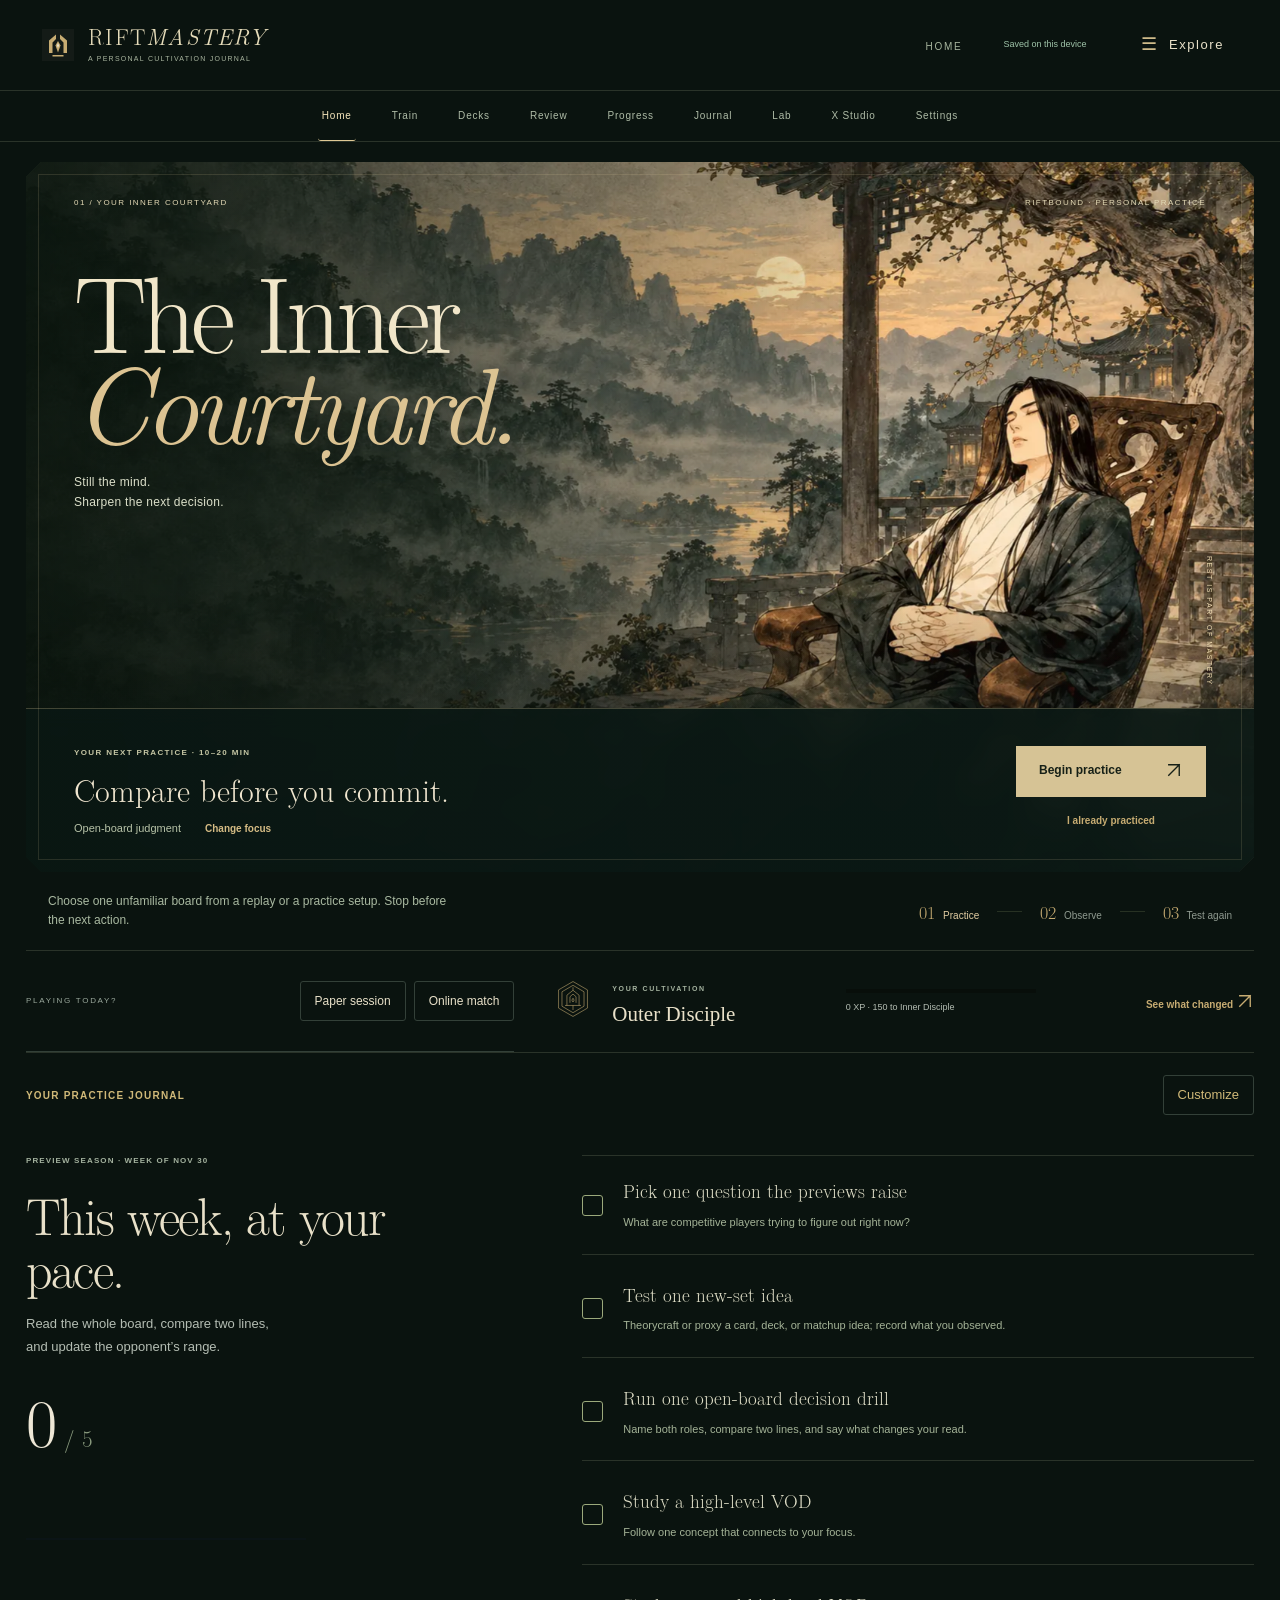
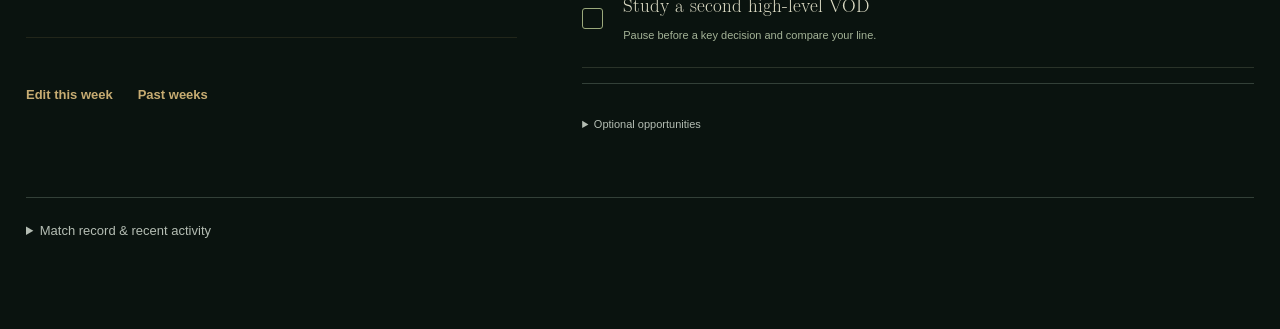
==== commit 709ee477: "Replace emoji-prone arrows with SVG and correct journal readability" ====
--- a/index.html
+++ b/index.html
@@ -18,7 +18,7 @@
   <link rel="stylesheet" href="./cultivation.css?v=0.13.0" />
   <link rel="stylesheet" href="./art-direction.css?v=0.15.1" />
   <link rel="stylesheet" href="./redesign.css?v=0.16.0" />
-  <link rel="stylesheet" href="./experience.css?v=0.17.3" />
+  <link rel="stylesheet" href="./experience.css?v=0.18.0" />
   <link rel="preload" href="./assets/fonts/rift-display.woff" as="font" type="font/woff" crossorigin>
 </head>
 <body>
@@ -82,8 +82,8 @@
       }
     }
   </script>
-  <script type="module" src="./app.js?v=0.17.0"></script>
-  <script type="module" src="./lab.js?v=0.17.2"></script>
+  <script type="module" src="./app.js?v=0.18.0"></script>
+  <script type="module" src="./lab.js?v=0.18.0"></script>
   <script type="module" src="./sync.js?v=0.13.0"></script>
 </body>
 </html>
--- a/experience.css
+++ b/experience.css
@@ -41,3 +41,8 @@
 @media(max-width:560px){.studio-opening{display:block;padding:26px 5px 36px}.studio-opening .eyebrow{font-size:8px}.studio-opening h2{font-size:64px;margin:26px 0}.studio-opening p{font-size:13px}.studio-seal{display:none}.studio-opening .btn{width:100%}.studio-shelf-label{font-size:8px;gap:20px}.writing-principles{grid-template-columns:1fr;gap:0;padding-top:0}.writing-principles article{border-right:0;border-bottom:1px solid var(--hairline);padding:22px 0 22px 45px;position:relative}.writing-principles article>span{position:absolute;left:0;top:23px;font-size:23px}.writing-principles h3{font-size:28px;margin:0 0 12px}.writing-principles p{margin:0;font-size:12px}}
 
 .practice-hero.portrait-hero.training-entrance{border-radius:0!important;clip-path:polygon(0 12px,12px 0,calc(100% - 12px) 0,100% 12px,100% 100%,0 100%)}
+
+/* Readable text and platform-independent action icons. */
+.ui-arrow{display:inline-block;width:18px;height:18px;min-width:18px;flex-shrink:0;vertical-align:-.2em;fill:none;stroke:currentColor;stroke-width:1.8}.empty-symbol .ui-arrow,.journey-empty-mark .ui-arrow{width:28px;height:28px}.dock-action .ui-arrow{width:18px;height:18px}.practice-arrow .ui-arrow{width:22px;height:22px}
+.screen#screen-more{color:#243321;padding:30px 42px 42px;min-height:0}.screen#screen-more .collection-head{padding:10px 0 22px!important}.screen#screen-more .collection-head h2{font-size:58px!important;line-height:1!important;margin:18px 0!important;color:#243321!important}.screen#screen-more .collection-head h2 em{color:#243321!important}.screen#screen-more .eyebrow,.screen#screen-more .journal-entry-label{font-size:12px;color:#415138;letter-spacing:.09em}.screen#screen-more .collection-head .sub{font:16px/1.6 var(--rm-font);color:#415138}.screen#screen-more #noteSearch{font-size:16px;min-height:50px;color:#243321}.screen#screen-more #noteSearch::placeholder{color:#48573e;opacity:1}.screen#screen-more>.list{gap:0 36px}.screen#screen-more .empty{grid-column:1/-1;min-height:0;padding:30px 20px!important;border-color:#a5aa91;color:#243321;background:transparent}.screen#screen-more .empty h3{font:400 30px/1.2 var(--display)!important;color:#243321!important;margin:12px 0}.screen#screen-more .empty p{font:16px/1.6 var(--rm-font);color:#415138!important;margin:12px auto 20px}.screen#screen-more .empty-glyph{color:#415138;border-color:#677658;margin-bottom:12px;width:42px;height:42px}.screen#screen-more .empty .btn{font-size:16px;min-height:46px;background:#253b29;color:#fff5d9;border-color:#253b29}.screen#screen-more .journal-entry-text{font:17px/1.75 var(--rm-font);color:#243321}.screen#screen-more .note .context{font:13px/1.5 var(--rm-font);color:#415138}.screen#screen-more .note{padding:24px 0!important}
+@media(max-width:560px){.screen#screen-more{padding:22px 20px 30px}.screen#screen-more .collection-head h2{font-size:44px!important}.screen#screen-more .empty{padding:24px 12px!important}.screen#screen-more .empty h3{font-size:28px!important}.screen#screen-more .eyebrow,.screen#screen-more .journal-entry-label{font-size:11px}.screen#screen-more .journal-entry-text{font-size:17px}}
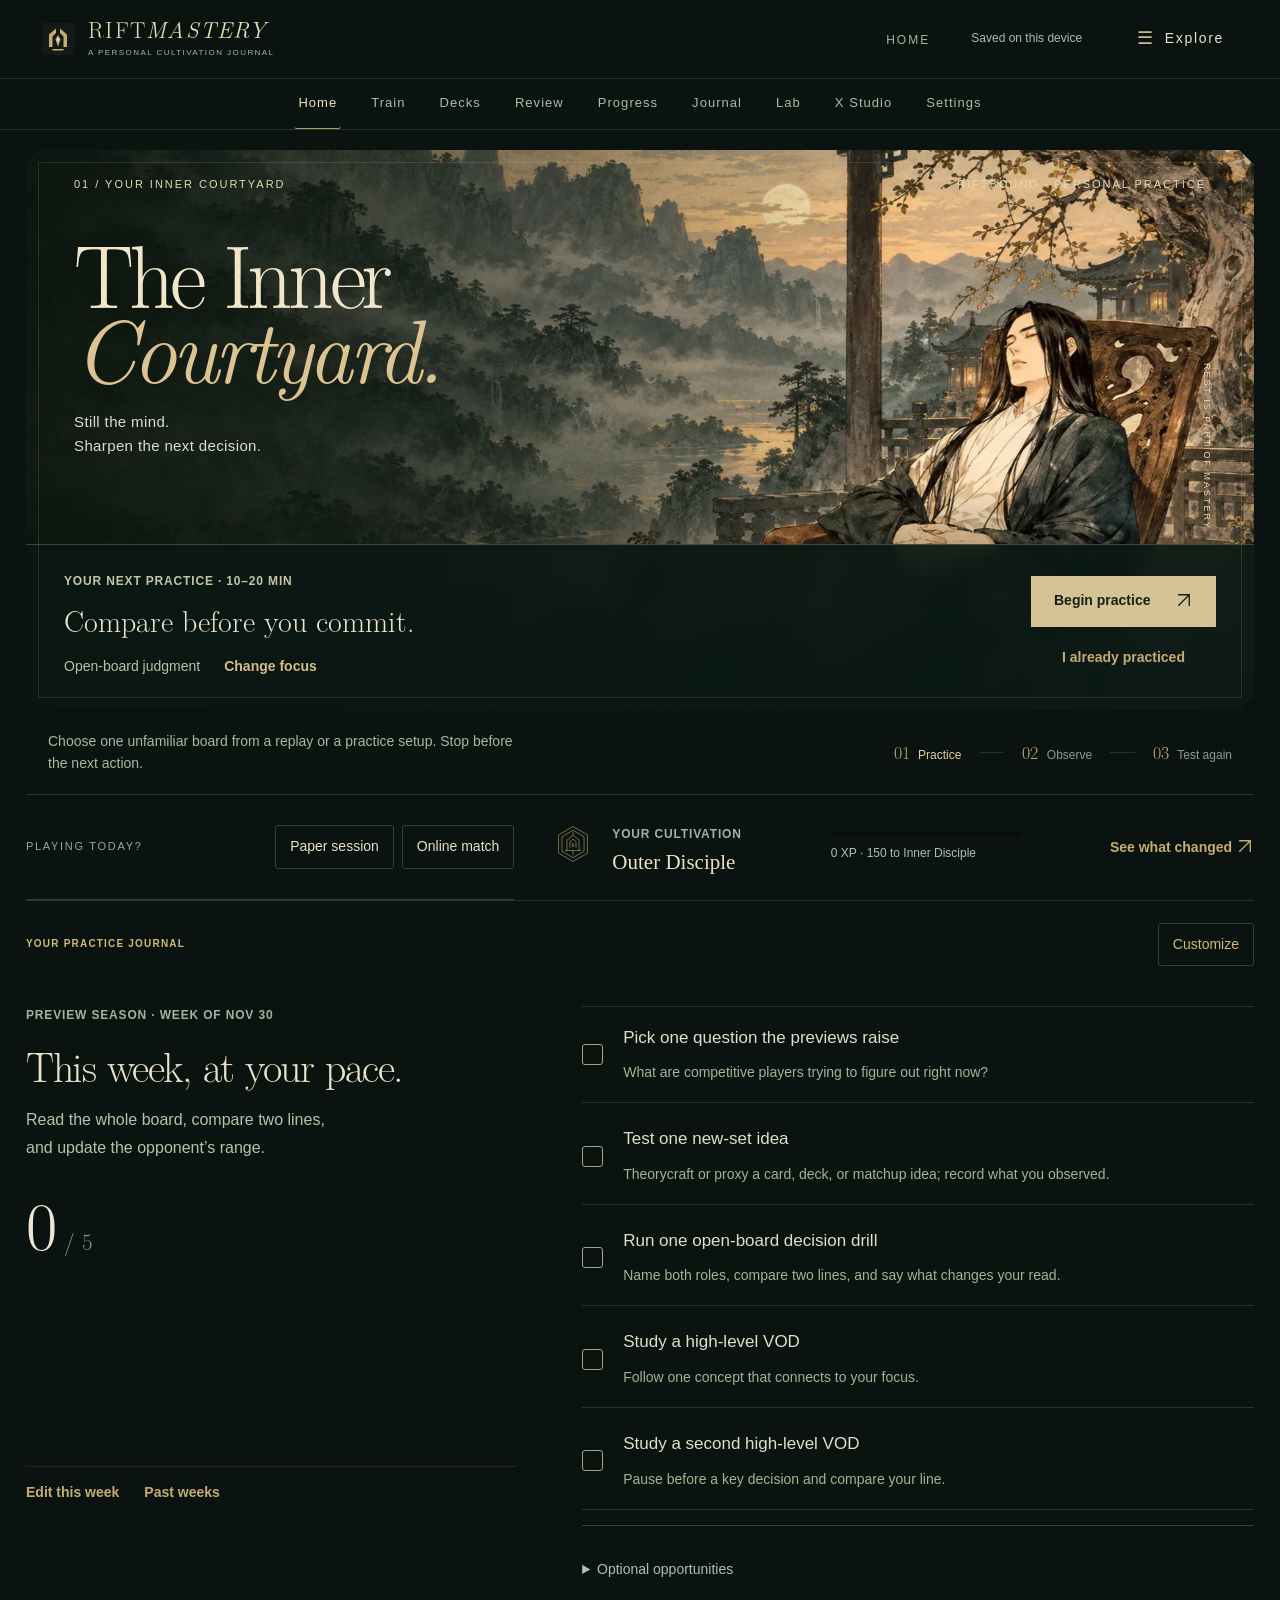
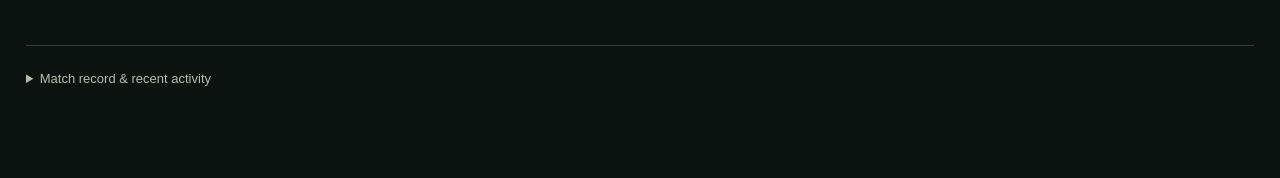
==== commit fdd89e87: "Unify readable controls and editors, shorten introductions across the workspace" ====
--- a/index.html
+++ b/index.html
@@ -19,6 +19,7 @@
   <link rel="stylesheet" href="./art-direction.css?v=0.15.1" />
   <link rel="stylesheet" href="./redesign.css?v=0.16.0" />
   <link rel="stylesheet" href="./experience.css?v=0.18.0" />
+  <link rel="stylesheet" href="./usability.css?v=0.19.0" />
   <link rel="preload" href="./assets/fonts/rift-display.woff" as="font" type="font/woff" crossorigin>
 </head>
 <body>
--- a/usability.css
+++ b/usability.css
@@ -0,0 +1,25 @@
+/* Readability and working layouts: shared across the cultivation workspace. */
+:root{--muted:#b7c3aa;--readable-ink:#263624;--readable-paper:#ece3cc}
+body{font-size:16px;line-height:1.6}
+:is(.app-shell,.modal) :is(input,select,textarea){font:400 16px/1.5 var(--rm-font);min-height:46px;border-radius:0!important;padding:11px 13px;color:#eee7d1;background:#132319;border:1px solid #839373}
+:is(.app-shell,.modal) textarea{min-height:112px;resize:vertical}
+:is(.app-shell,.modal) :is(input,textarea)::placeholder{color:#b2bda7;opacity:1}
+:is(.app-shell,.modal) :is(.btn,.btn.small,.link-btn){font-size:14px!important;line-height:1.4;min-height:42px;white-space:normal}
+:is(.app-shell,.modal) :is(.label-title,.small,.sub,.lab-meta,.meta,.muted,.practice-copy small,.weekly-copy small,.cult-skill>p,.cult-skill .small){font-size:14px!important;line-height:1.65}
+:is(.app-shell,.modal) :is(.tiny,.eyebrow,.focus-kicker,.practice-type,.lab-chip,.chip,.journal-entry-label,.archive-count){font-size:12px!important;line-height:1.5;letter-spacing:.07em}
+:is(.app-shell,.modal) :is(.lab-card,.insight-card,.empty,.empty-state,.journey-empty) p{font-size:16px;line-height:1.65}
+:is(.app-shell,.modal) :is(.empty,.empty-state) h3{color:#eae2ca}
+:is(.app-shell,.modal) :is(button,a,input,select,textarea,summary):focus-visible{outline:2px solid #e5c987;outline-offset:4px}
+.topbar{min-height:72px;padding-top:15px;padding-bottom:15px}.topbar h1,.save-status{font-size:12px}.nav-item small{font-size:13px}.bottom-nav{gap:26px}.navigation-menu{font-size:13px!important}.masthead-brand small{font-size:8px}
+.courtyard-scene{height:560px;min-height:560px}.courtyard-title{top:83px}.courtyard-title h2{font-size:clamp(64px,7vw,102px)}.courtyard-title>p{font-size:15px;line-height:1.6}.scene-topline{font-size:11px;top:26px}.scene-inscription{font-size:9px;bottom:180px}.practice-dock{min-height:155px;padding:22px 38px}.dock-focus h3{font-size:30px}.dock-skill{font-size:14px}.dock-action .btn{min-width:185px}.courtyard-understory>p{font-size:14px}.courtyard-understory .daily-path span{font-size:12px}.courtyard-understory{gap:24px}.courtyard-rank-meter>span{font-size:12px}.courtyard-play>span{font-size:11px}.weekly-head h3{font-size:42px!important}.weekly-head p{font-size:16px}.weekly-copy strong{font:500 17px/1.5 var(--rm-font)}.weekly-item{padding:18px 0}.weekly-footer{align-self:start}.weekly-optional-drawer summary{font-size:14px}
+.practice-hero.portrait-hero.training-entrance{min-height:300px!important;padding:30px 38px!important}.training-entrance h2{font-size:64px!important;line-height:.98!important;margin:20px 0!important}.training-entrance p{font-size:15px;max-width:36ch}.practice-section-head{margin:24px 0 16px}.practice-section-head h3{font-size:30px}.practice-note{font-size:12px}.practice-option{min-height:180px;padding:25px 22px}.practice-copy strong{font:400 25px/1.2 var(--display)}.practice-icon,.practice-icon img{width:58px;height:58px}
+.ascent-heading{padding:20px 12px 22px}.ascent-heading h2{font-size:70px;margin-top:16px}.ascent-heading p{font-size:15px;max-width:36ch}.realm-world-copy p{font-size:15px;line-height:1.6}.realm-world-copy>span:last-child{font-size:13px}.realm-stop>strong{font-size:13px}.realm-world-footer{padding:20px 28px;gap:22px}.realm-footer-meter>span,.realm-footer-meter>small{font-size:13px}.realm-world-footer strong{font-size:30px}.journey-tabs button{font-size:15px;padding:16px 0}.journey-focus h3{font-size:34px}.journey-focus p,.journey-next p,.journey-empty p{font-size:16px}.cult-skill h4{font-size:28px!important}.cult-skill .cult-badge{font-size:12px}.cult-seal small{font-size:14px}.cult-ledger summary{font-size:15px}
+.collection-head{padding:22px 10px!important}.collection-head h2{font-size:60px!important;margin:18px 0!important}.collection-head p{font-size:16px}.deck-opening{min-height:220px}.deck-folio-art{height:210px}.deck-library-item .meta{font-size:14px}.deck-action-row{gap:10px}.folio-number,.deck-folio-art>span:last-child{font-size:12px}.archive-controls .label-title,.archive-count,.archive-footnote{font-size:13px}.library-heading{min-height:180px}.library-heading h2{font-size:56px!important}.library-heading p{font-size:16px}.archive-card-caption small{font-size:12px}.archive-card-caption>span{font-size:14px}
+.lab-shell{gap:22px;grid-template-columns:minmax(0,1fr) 270px}.lab-nav-group button{font-size:14px;min-height:44px}.lab-mobile-picker .label-title{font-size:12px}.lab-mobile-picker select{font-size:16px}.lab-panel>.lab-row:first-child :is(.strong,.lab-title){font:400 36px/1.15 var(--display)!important}.lab-row{align-items:center}.lab-panel>.lab-row:first-child{padding:18px 0 22px}.lab-card,.insight-card{padding:24px 18px;border:1px solid #65745566;background:#122117;border-radius:0!important}.lab-card .lab-title,.insight-card .lab-title{font:500 20px/1.4 var(--rm-font)}.lab-card .lab-meta,.insight-card .lab-meta{max-width:70ch}.insight-header{padding:20px 0}.insight-header .lab-title{font:400 36px var(--display)}.lab-mini .big{font-size:30px}.lab-mini{border:1px solid #65745566;border-radius:0!important;background:#15271c}.insight-intro{padding:25px}.insight-intro .lab-title{font-size:36px}.insight-metrics span{font-size:13px}.lab-table,.table-wrap{font-size:14px}.lab-table th,.lab-table td,table th,table td{padding:12px 14px}.table-wrap{overflow-x:auto}.lab-chip{letter-spacing:0!important}.milestone-card small,.chronicle-event small{font-size:14px}.milestone-card b,.chronicle-event b{font-size:17px}
+.studio-opening{padding:25px 10px 30px;gap:45px}.studio-opening h2{font-size:70px;margin:22px 0}.studio-opening p{font-size:16px}.studio-seal{min-height:280px;padding:25px}.studio-seal img{width:75px;height:75px;margin:18px 0}.studio-seal>span,.studio-shelf-label{font-size:12px}.writing-principles{padding:12px 0 25px}.writing-principles p{font-size:15px}.x-draft-preview{font:17px/1.75 var(--rm-font);background:#e2d9bf;color:#263624}
+.modal-card{padding:28px;max-height:calc(100dvh - 40px);overflow-y:auto}.modal-head{margin-bottom:22px}.modal-head h2{font-size:32px}.modal .label-title{display:block;margin:0 0 7px;color:#d7dfc6;letter-spacing:.025em}.modal .editor-section{border:1px solid #738066;padding:20px;margin:0;min-width:0}.modal .editor-section legend{font:400 23px var(--display);padding:0 10px;color:#e3d1a5}.modal .editor-section-grid{gap:20px}.modal .editor-footer{border-top:1px solid #738066;padding-top:18px;margin-top:12px}.modal :is(.editor-step-tabs,.editor-step-tabs button){font-size:14px}.modal p{max-width:70ch}.modal .btn.primary{min-height:46px}
+.screen#screen-more :is(.empty h3,.empty p,.muted,.sub,.meta,.label-title,.eyebrow){color:#263624!important}.screen#screen-more #noteSearch{background:transparent;border-width:0 0 1px;color:#263624}.screen#screen-more #noteSearch::placeholder{color:#48573e}.screen#screen-more .empty .btn{font-size:16px!important}.screen#screen-more .note .context{color:#415138}.screen#screen-more .journal-entry-text{font-size:17px}
+@media(min-width:1500px){.courtyard-scene{height:600px}.courtyard-title{top:90px}}
+@media(max-width:1100px){.bottom-nav{gap:17px}.courtyard-understory{align-items:start;flex-direction:column;gap:12px}.lab-shell{grid-template-columns:1fr}.lab-mobile-picker{max-width:none}.ascent-heading p{max-width:28ch}.realm-world-copy p{font-size:13px}.realm-world-copy h3{font-size:42px}}
+@media(max-width:819px){.topbar{padding:14px 18px}.nav-item small{font-size:12px}.bottom-nav{gap:0}.courtyard-scene{height:570px;min-height:0}.courtyard-title h2{font-size:74px}.scene-topline>span:last-child{display:none}.practice-dock{padding:22px 28px}.courtyard-rank strong{font-size:22px}.courtyard-rank{gap:12px}.ascent-heading h2{font-size:60px}.realm-world-footer{grid-template-columns:90px 1fr}.realm-world-footer .btn{grid-column:1/-1}.realm-world-copy{max-width:40%}.collection-head h2{font-size:54px!important}.studio-opening h2{font-size:58px}.lab-navigation{display:none}.practice-hero.portrait-hero.training-entrance{min-height:300px!important}.training-entrance h2{font-size:53px!important}}
+@media(max-width:560px){.masthead-brand small{font-size:6px}.navigation-menu{font-size:12px!important}.topbar{gap:12px}.courtyard-scene{height:530px}.scene-topline{font-size:9px;top:23px}.courtyard-title{top:58px;left:22px}.courtyard-title h2{font-size:59px}.courtyard-title>p{font-size:12px;max-width:150px}.scene-inscription{display:none}.practice-dock{padding:18px 20px;gap:10px}.dock-focus .eyebrow{font-size:11px!important}.dock-focus h3{font-size:25px;line-height:1.15}.dock-skill{font-size:12px;flex-wrap:wrap;gap:4px 12px}.dock-skill .link-btn{font-size:12px!important;min-height:32px;padding:3px}.dock-action{grid-template-columns:minmax(0,1fr) 98px;gap:10px}.dock-action .btn{min-width:0;font-size:14px!important;padding:10px 12px}.dock-action>.link-btn{font-size:12px!important;min-height:44px}.courtyard-understory .daily-path span{font-size:11px}.courtyard-understory .daily-path{gap:8px}.courtyard-play{flex-wrap:wrap;gap:8px}.courtyard-play>span{font-size:11px}.courtyard-play .btn{font-size:12px!important}.courtyard-rank .eyebrow{font-size:10px!important}.courtyard-rank .link-btn{font-size:12px!important;max-width:115px}.weekly-head{padding-right:60px}.weekly-head h3{font-size:34px!important}.weekly-head p{font-size:15px}.weekly-count{font-size:43px}.weekly-copy strong{font-size:16px}.home-toolbar>span{font-size:11px}.practice-hero.portrait-hero.training-entrance{min-height:390px!important;padding:24px!important}.training-entrance h2{font-size:45px!important;max-width:270px;margin:18px 0!important}.training-entrance .eyebrow{font-size:10px!important}.training-entrance p{font-size:13px;max-width:21ch}.practice-section-head h3{font-size:27px}.practice-option{min-height:138px;padding:20px 8px;gap:16px}.practice-copy strong{font-size:22px}.practice-icon,.practice-icon img{width:48px;height:48px}.ascent-heading{padding:18px 4px}.ascent-heading h2{font-size:52px;margin-top:14px}.ascent-heading p{font-size:14px;max-width:36ch;margin-top:14px}.realm-world-copy{max-width:76%;top:24px}.realm-world-copy h3{font-size:38px}.realm-world-copy p{font-size:14px;max-width:27ch}.realm-world-copy>span:last-child{font-size:12px}.realm-stop strong{font-size:12px}.realm-stop>span{font-size:10px}.realm-stop.is-current:after{font-size:8px;top:0;right:0}.realm-stops{padding-top:20px}.realm-stop svg{margin-top:4px}.realm-world-footer{padding:20px}.realm-footer-meter>small{font-size:12px}.journey-tabs{gap:22px}.journey-tabs button{font-size:14px}.journey-focus h3{font-size:29px}.cult-seal strong{font-size:22px}.collection-head h2{font-size:46px!important}.deck-opening{min-height:230px;padding:20px 8px!important}.deck-opening>.btn-row{flex-wrap:wrap}.deck-opening>.btn-row .btn{font-size:13px!important}.library-heading h2{font-size:44px!important}.library-heading{padding:22px 15px!important}.archive-controls{padding:12px 5px}.archive-controls input,.archive-controls select{font-size:16px}.archive-footnote{font-size:13px}.lab-card,.insight-card{padding:20px 15px}.lab-panel>.lab-row:first-child :is(.strong,.lab-title){font-size:30px!important}.lab-row{flex-wrap:wrap;gap:12px}.lab-row>.btn{max-width:100%}.studio-opening h2{font-size:54px}.studio-opening p{font-size:16px}.studio-shelf-label{font-size:11px}.writing-principles h3{font-size:25px}.writing-principles p{font-size:15px}.modal-card{padding:22px 18px;max-height:calc(100dvh - 20px)}.modal .editor-section{padding:17px 12px}.modal-head h2{font-size:28px}.modal .editor-footer{gap:10px}.screen#screen-more .eyebrow{font-size:11px!important}}
